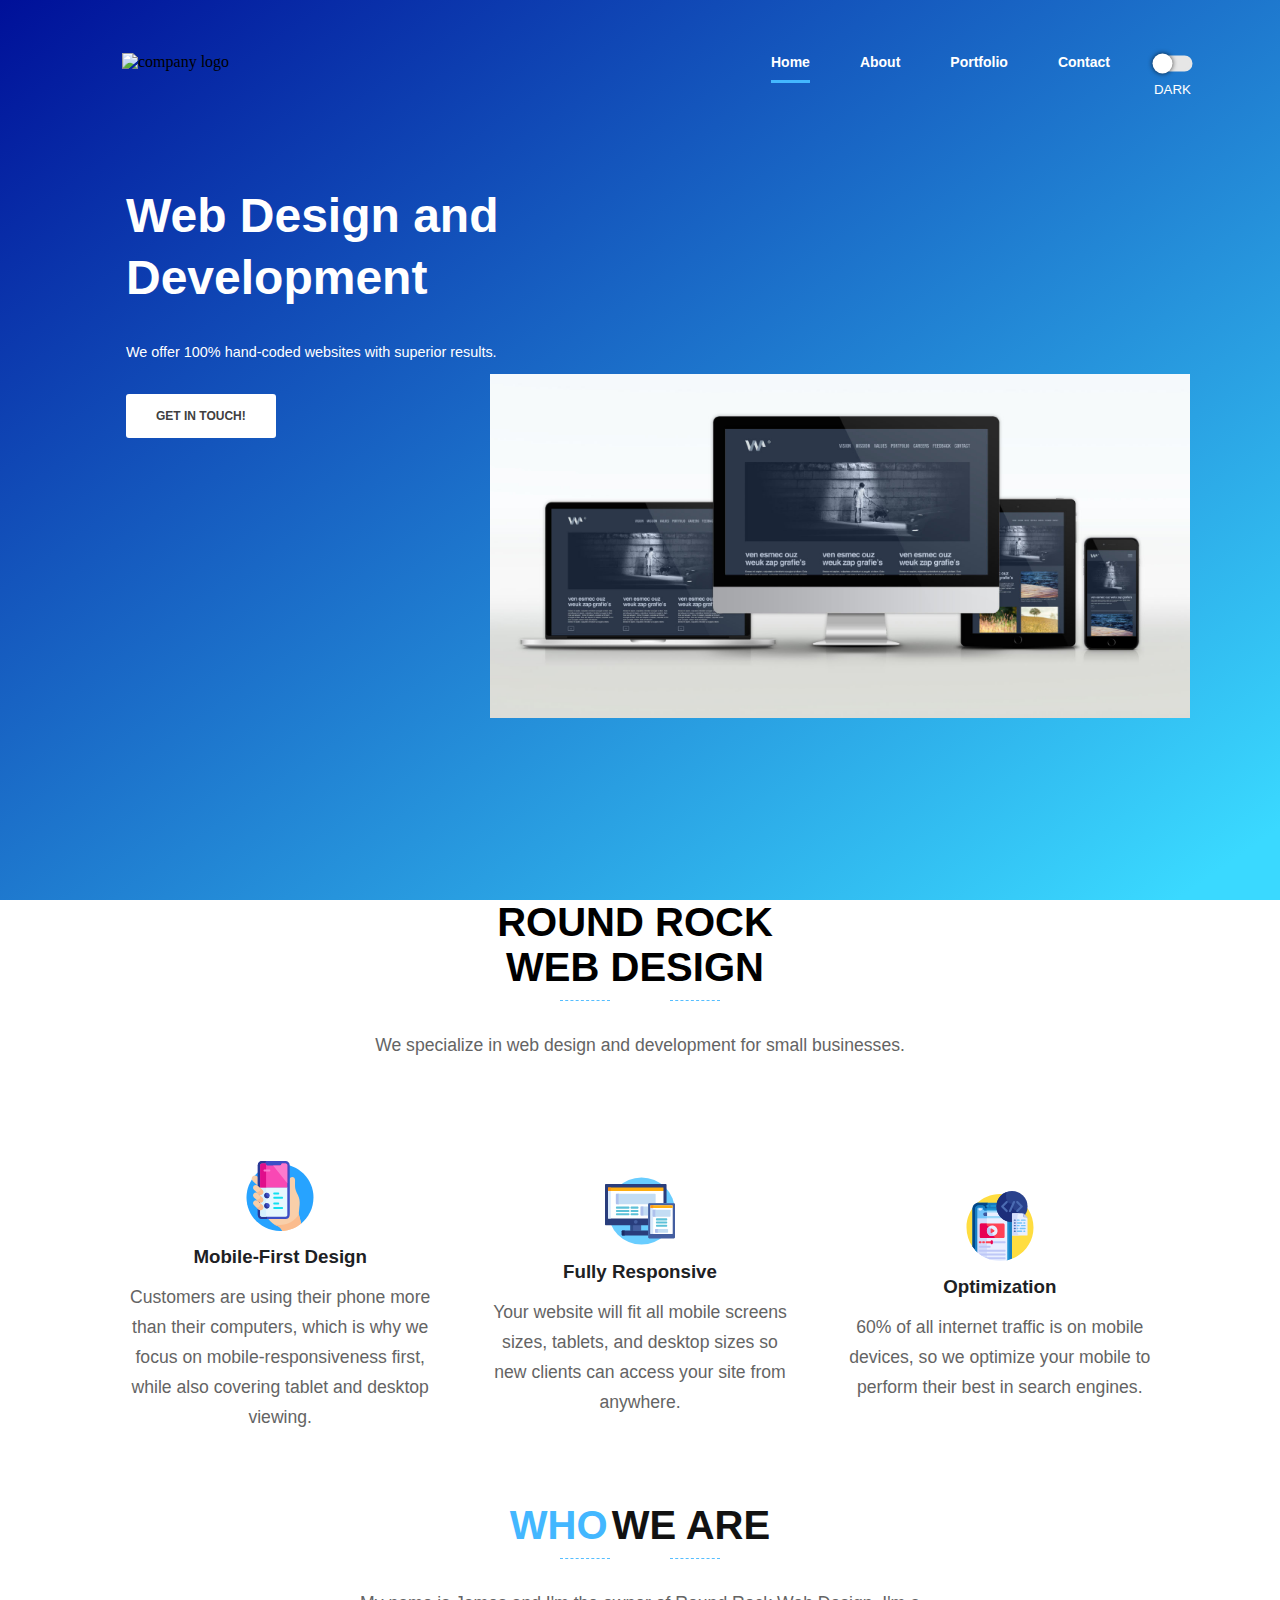
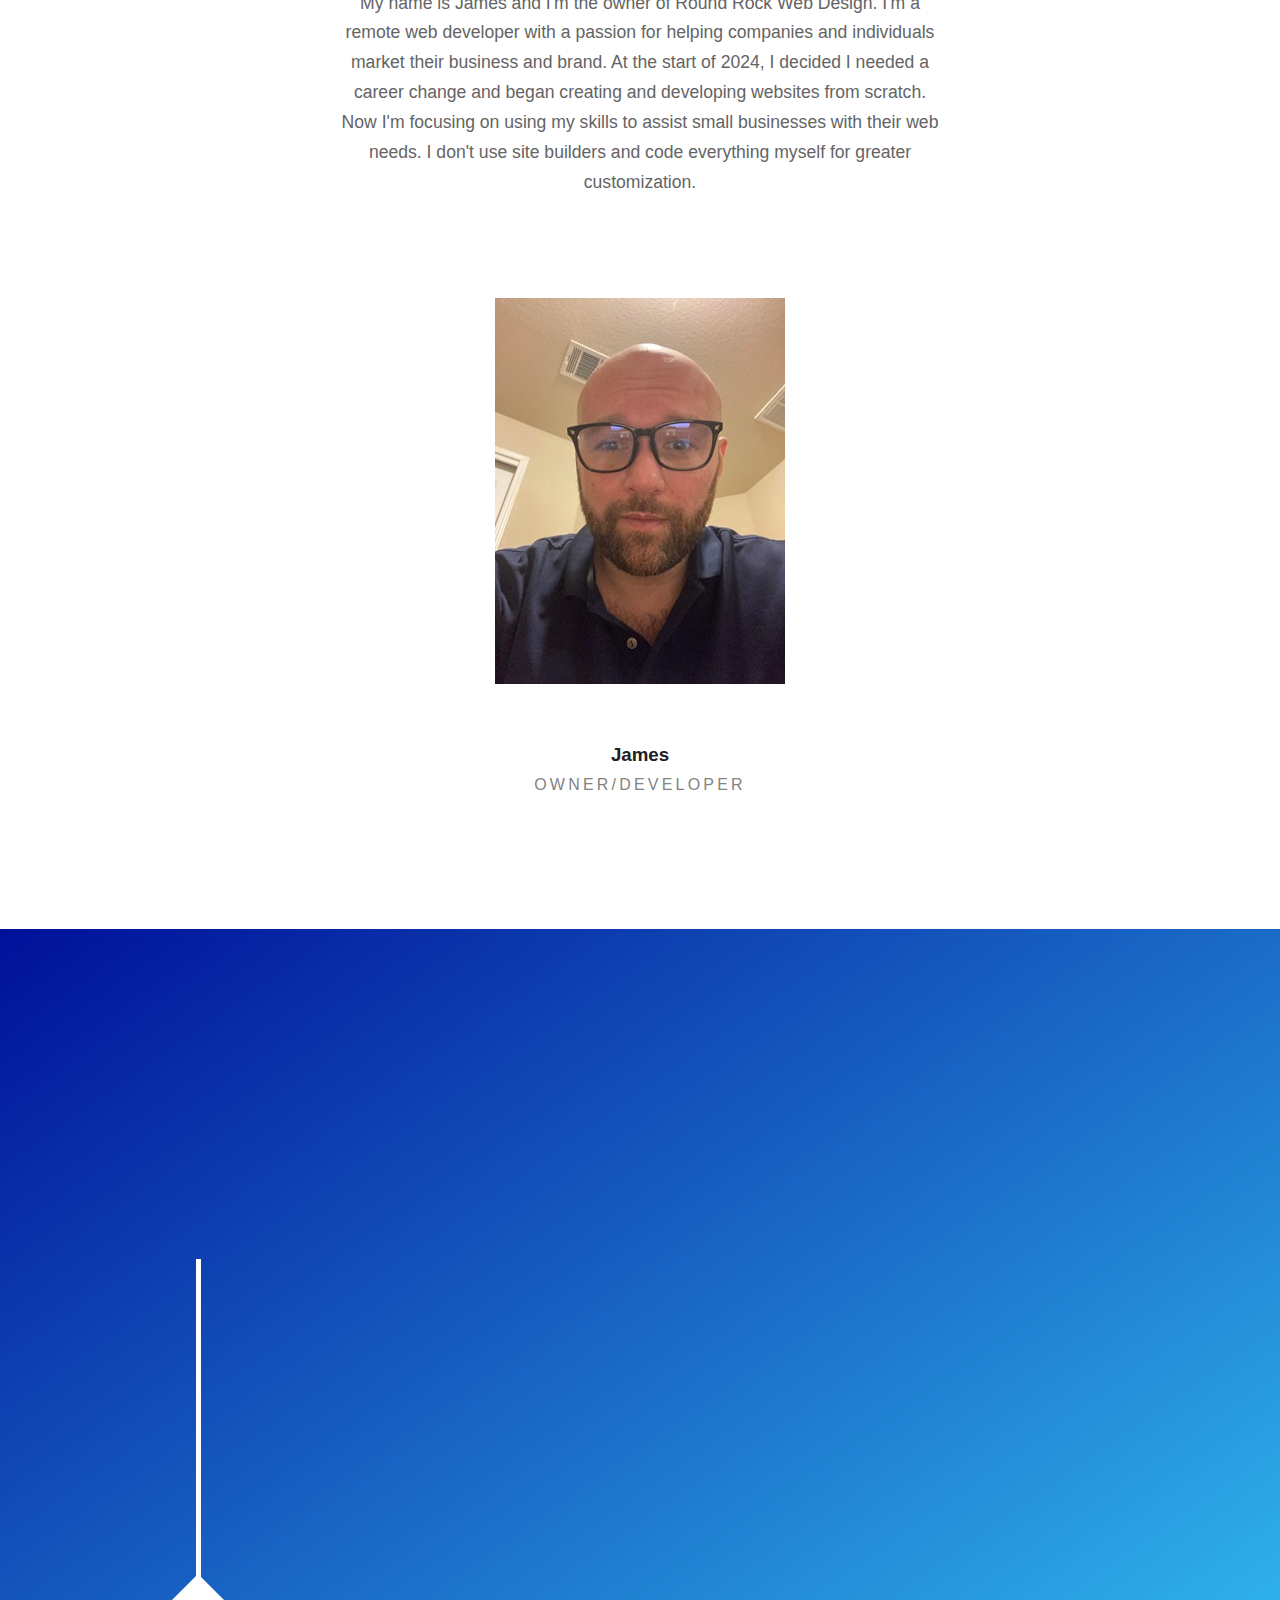
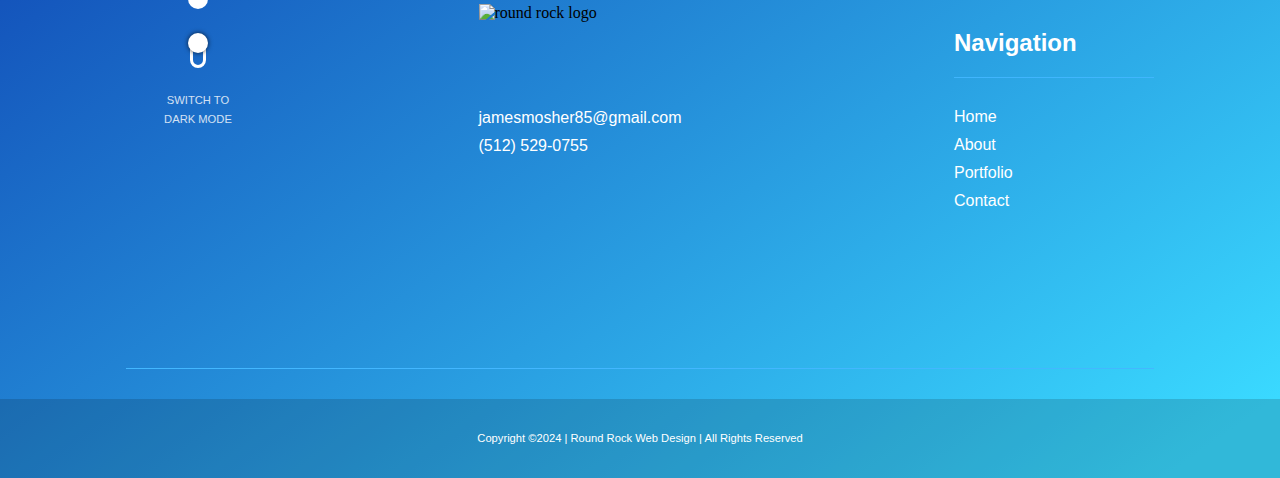
==== index.html @ 41aff117 "basic html/css site" ====
<!DOCTYPE html>
<html lang="en">
  <head>
    <meta charset="UTF-8" />
    <meta name="viewport" content="width=device-width, initial-scale=1.0" />
    <link rel="stylesheet" href="styles.css" />
    <script defer="" src="https://ajax.googleapis.com/ajax/libs/jquery/3.4.1/jquery.min.js"></script>
    <title>Round Rock Web Design</title>
  </head>
  <body>
    <a class="skip" href="/#main">skip to main content</a>
    <header>
      <button
        class="dark-mode-button top-dark-mode-button"
        aria-label="dark mode toggle"
      >
        <span aria-hidden="true" class="dark-toggle">
          <span class="DTspan"></span>
        </span>
      </button>
      <!-- Desktop Navbar -->
      <div class="mobile-wrapper">
        <div class="mobile-nav container mobile-nav-container">
          <img
            id="mobile-logo"
            src="https://goroundrock.com/wp-content/uploads/2023/08/The-Round-Rock.jpg"
            alt="mobile_company_logo"
            height="60"
          />
          <!-- Hamburger Menu -->
          <button
            aria-label="open the menu"
            id="menu-button"
            class="hamburger hamburger--spring"
            onclick="toggleNav()"
            type="button"
          >
            <span aria-hidden="true" class="hamburger-box">
              <span aria-hidden="true" class="hamburger-inner"></span>
            </span>
          </button>
        </div>
      </div>
      <!-- ============================================ -->
      <!--                   NAVIGATION                 -->
      <!-- ============================================ -->
      <nav>
        <div class="navbar-menu">
          <div id="side-menu" class="side-nav">
            <img
              src="https://goroundrock.com/wp-content/uploads/2023/08/The-Round-Rock.jpg"
              alt="company logo"
              width="100px"
            />
            <ul id="on-top" class="navbar-links">
              <li class="nav-li">
                <a class="active-menu" href="/">Home</a>
              </li>
              <li class="nav-li">
                <a href="/About">About</a>
              </li>
              <li class="nav-li">
                <a href="/portfolio">Portfolio</a>
              </li>
              <li class="nav-li">
                <a href="/contact">Contact</a>
              </li>
            </ul>
          </div>
        </div>
      </nav>
    </header>
    <main id="main">
      <!-- ============================================ -->
      <!--                    LANDING                   -->
      <!-- ============================================ -->
      <section id="landing" class="section">
        <div aria-hidden="true" class="universe universe1">
          <div class="shooting-star"></div>
          <div class="shooting-star star2"></div>
          <svg
            class="satellite"
            xmlns="http://www.w3.org/2000/svg"
            id="Capa_1"
            enable-background="new 0 0 512 512"
            height="512"
            viewBox="0 0 512 512"
            width="512"
          >
            <g>
              <path
                d="m362.066 319.64-38.184 4.242-4.242 38.184 31.82 10.607 21.213-21.213z"
                fill="#fcc023"
              />
              <path
                d="m330.246 287.82-31.82 10.607-10.607 31.82c-17.572 17.572-17.572 46.068 0 63.64l106.067-106.067c-17.571-17.572-46.068-17.572-63.64 0z"
                fill="#fff04a"
              />
              <path
                d="m234.787 340.853 21.213-84.853 84.853-21.213 21.213 21.213-106.066 106.066z"
                fill="#c0d4ed"
              />
              <path
                d="m192.361 149.934-4.243 38.184-38.184 4.243-10.606-31.82 21.213-21.213z"
                fill="#fcc023"
              />
              <path
                d="m224.181 181.754-10.607 31.82-31.82 10.607c-17.572 17.572-46.068 17.572-63.64 0l106.066-106.066c17.572 17.571 17.572 46.067.001 63.639z"
                fill="#fff04a"
              />
              <path
                d="m149.934 256 106.066-106.066 84.853 84.853-21.213 21.213-42.427 21.213-21.213 42.427-21.213 21.213z"
                fill="#deecff"
              />
              <path
                d="m351.46 202.967 34.094-97.733 97.733-34.094 21.213 21.213-43.942 43.943-32.578 11.364-11.365 32.578-43.942 43.942z"
                fill="#0f4c81"
              />
              <path
                d="m287.82 139.328 43.943-43.943 43.184-.758.758-43.184 43.942-43.943 63.64 63.64-131.827 131.827z"
                fill="#2d6aab"
              />
              <path
                d="m395.402 159.025-9.848-53.791 53.791 9.848 21.213 21.214-43.943 43.942z"
                fill="#2d6aab"
              />
              <path
                d="m354.481 60.234h62.144v90h-62.144z"
                fill="#4b88d5"
                transform="matrix(.707 -.707 .707 .707 38.515 303.45)"
              />
              <path
                d="m71.14 483.287 34.094-97.733 97.733-34.094 21.213 21.213-43.942 43.942-32.578 11.365-11.364 32.578-43.943 43.942z"
                fill="#0f4c81"
              />
              <path
                d="m7.5 419.647 43.943-43.942 43.184-.758.758-43.184 43.943-43.943 63.639 63.64-131.827 131.827z"
                fill="#2d6aab"
              />
              <path
                d="m115.082 439.345-9.848-53.791 53.791 9.848 21.213 21.213-43.942 43.943z"
                fill="#2d6aab"
              />
              <path
                d="m74.162 340.553h62.144v90h-62.144z"
                fill="#4b88d5"
                transform="matrix(.707 -.707 .707 .707 -241.805 187.337)"
              />
              <path
                d="m232.213 262.213h90v30h-90z"
                fill="#69a7ff"
                transform="matrix(.707 -.707 .707 .707 -114.826 277.213)"
              />
              <circle cx="256" cy="192.36" r="7.5" />
              <path
                d="m240.09 218.877c2.929-2.929 2.929-7.678 0-10.607s-7.677-2.929-10.606 0-2.929 7.678 0 10.607 7.677 2.929 10.606 0z"
              />
              <path
                d="m282.517 218.877c2.929-2.929 2.929-7.678 0-10.607s-7.678-2.929-10.607 0-2.929 7.678 0 10.607 7.678 2.929 10.607 0z"
              />
              <circle cx="256" cy="234.787" r="7.5" />
              <path
                d="m229.484 303.73 21.213 21.213c1.465 1.464 3.385 2.196 5.304 2.196s3.839-.732 5.304-2.196l63.64-63.64c2.929-2.93 2.929-7.678 0-10.607l-21.213-21.213c-2.93-2.928-7.678-2.928-10.607 0l-63.64 63.64c-2.93 2.93-2.93 7.678-.001 10.607zm68.943-58.336 10.606 10.606-53.033 53.033-10.606-10.606z"
              />
              <path
                d="m367.369 229.484c1.407 1.406 3.314 2.196 5.304 2.196s3.896-.79 5.304-2.196l131.827-131.828c2.929-2.93 2.929-7.678 0-10.607l-84.853-84.853c-2.929-2.927-7.677-2.929-10.607 0l-131.828 131.827c-1.406 1.407-2.196 3.314-2.196 5.304s.79 3.896 2.196 5.304l15.911 15.911-10.606 10.605-26.517-26.517c-2.93-2.928-7.678-2.928-10.607 0l-5.873 5.873c.146-13.633-4.959-27.313-15.339-37.693-2.93-2.928-7.678-2.928-10.607 0l-28.542 28.542-27.422-9.141c-2.693-.896-5.667-.196-7.676 1.812l-21.214 21.214c-2.009 2.009-2.71 4.98-1.812 7.676l9.141 27.422-28.542 28.542c-2.929 2.93-2.929 7.678 0 10.607 10.235 10.234 23.68 15.352 37.124 15.352.19 0 .379-.011.569-.014l-5.874 5.874c-1.406 1.407-2.196 3.314-2.196 5.304s.79 3.896 2.196 5.304l26.518 26.516-10.606 10.607-15.91-15.91c-1.407-1.406-3.314-2.196-5.304-2.196s-3.896.79-5.304 2.196l-131.827 131.827c-2.929 2.93-2.929 7.678 0 10.607l84.853 84.853c1.465 1.464 3.384 2.196 5.304 2.196 1.919 0 3.839-.732 5.304-2.196l131.828-131.827c1.406-1.407 2.196-3.314 2.196-5.304s-.79-3.896-2.196-5.304l-15.911-15.911 10.606-10.605 26.517 26.517c1.465 1.464 3.385 2.196 5.304 2.196s3.839-.732 5.304-2.196l5.873-5.873c-.146 13.633 4.959 27.313 15.339 37.692 1.465 1.464 3.385 2.196 5.304 2.196s3.839-.732 5.304-2.196l28.542-28.542 27.422 9.141c.777.259 1.577.385 2.371.385 1.958 0 3.875-.768 5.305-2.196l21.214-21.214c2.009-2.009 2.71-4.98 1.812-7.676l-9.141-27.422 28.542-28.542c2.929-2.93 2.929-7.678 0-10.607-10.38-10.379-24.06-15.485-37.693-15.338l5.874-5.874c2.929-2.93 2.929-7.678 0-10.607l-26.517-26.517 10.605-10.606zm49.247-59.853-74.246-74.247 33.335-33.335 74.247 74.247zm3.032-151.525 74.246 74.246-33.335 33.336-74.246-74.246zm-87.886 87.885 74.247 74.247-33.336 33.336-74.247-74.247zm-183.854 56.575 14.658-14.658 15.91 5.303-25.265 25.265zm-18.654 61.081 94.394-94.394c9.619 14.543 8.036 34.368-4.749 47.174l-42.471 42.471c-12.806 12.787-32.63 14.368-47.174 4.749zm-33.87 118.722 74.247 74.247-33.335 33.335-74.247-74.247zm-3.031 151.525-74.246-74.246 33.335-33.335 74.246 74.246zm87.886-87.885-74.247-74.247 33.336-33.336 74.247 74.247zm183.853-56.575-14.658 14.658-15.91-5.303 25.265-25.265zm18.654-61.081-94.394 94.394c-9.619-14.543-8.036-34.368 4.749-47.174l42.471-42.471c12.807-12.788 32.632-14.369 47.174-4.749zm-126.746 63.107-47.729-47.73c-2.93-2.928-7.678-2.928-10.607 0-2.929 2.93-2.929 7.678 0 10.607l15.91 15.91-10.606 10.605-31.819-31.819 15.91-15.911c2.929-2.929 2.929-7.678 0-10.606l-26.519-26.516 95.46-95.46 95.46 95.46zm74.247-137.887-31.82-31.82 10.606-10.605 31.819 31.82z"
              />
            </g>
          </svg>
          <svg
            class="star"
            xmlns="http://www.w3.org/2000/svg"
            xmlns:xlink="http://www.w3.org/1999/xlink"
            version="1.1"
            x="0px"
            y="0px"
            viewBox="0 0 512 512"
            style="enable-background: new 0 0 512 512"
            xml:space="preserve"
            width="2px"
            height="2px"
          >
            <g>
              <g>
                <g>
                  <path
                    d="M256,0C115.39,0,0,115.39,0,256s115.39,256,256,256s256-115.39,256-256S396.61,0,256,0z"
                    data-original="#000000"
                    class="active-path"
                    data-old_color="#000000"
                    fill="#FFFFFF"
                  />
                </g>
              </g>
            </g>
          </svg>
          <svg
            class="star"
            xmlns="http://www.w3.org/2000/svg"
            xmlns:xlink="http://www.w3.org/1999/xlink"
            version="1.1"
            x="0px"
            y="0px"
            viewBox="0 0 512 512"
            style="enable-background: new 0 0 512 512"
            xml:space="preserve"
            width="2px"
            height="2px"
          >
            <g>
              <g>
                <g>
                  <path
                    d="M256,0C115.39,0,0,115.39,0,256s115.39,256,256,256s256-115.39,256-256S396.61,0,256,0z"
                    data-original="#000000"
                    class="active-path"
                    data-old_color="#000000"
                    fill="#FFFFFF"
                  />
                </g>
              </g>
            </g>
          </svg>
          <svg
            class="star"
            xmlns="http://www.w3.org/2000/svg"
            xmlns:xlink="http://www.w3.org/1999/xlink"
            version="1.1"
            x="0px"
            y="0px"
            viewBox="0 0 512 512"
            style="enable-background: new 0 0 512 512"
            xml:space="preserve"
            width="2px"
            height="2px"
          >
            <g>
              <g>
                <g>
                  <path
                    d="M256,0C115.39,0,0,115.39,0,256s115.39,256,256,256s256-115.39,256-256S396.61,0,256,0z"
                    data-original="#000000"
                    class="active-path"
                    data-old_color="#000000"
                    fill="#FFFFFF"
                  />
                </g>
              </g>
            </g>
          </svg>
          <svg
            class="star"
            xmlns="http://www.w3.org/2000/svg"
            xmlns:xlink="http://www.w3.org/1999/xlink"
            version="1.1"
            x="0px"
            y="0px"
            viewBox="0 0 512 512"
            style="enable-background: new 0 0 512 512"
            xml:space="preserve"
            width="2px"
            height="2px"
          >
            <g>
              <g>
                <g>
                  <path
                    d="M256,0C115.39,0,0,115.39,0,256s115.39,256,256,256s256-115.39,256-256S396.61,0,256,0z"
                    data-original="#000000"
                    class="active-path"
                    data-old_color="#000000"
                    fill="#FFFFFF"
                  />
                </g>
              </g>
            </g>
          </svg>
          <svg
            class="star"
            xmlns="http://www.w3.org/2000/svg"
            xmlns:xlink="http://www.w3.org/1999/xlink"
            version="1.1"
            x="0px"
            y="0px"
            viewBox="0 0 512 512"
            style="enable-background: new 0 0 512 512"
            xml:space="preserve"
            width="2px"
            height="2px"
          >
            <g>
              <g>
                <g>
                  <path
                    d="M256,0C115.39,0,0,115.39,0,256s115.39,256,256,256s256-115.39,256-256S396.61,0,256,0z"
                    data-original="#000000"
                    class="active-path"
                    data-old_color="#000000"
                    fill="#FFFFFF"
                  />
                </g>
              </g>
            </g>
          </svg>
          <svg
            class="star"
            xmlns="http://www.w3.org/2000/svg"
            xmlns:xlink="http://www.w3.org/1999/xlink"
            version="1.1"
            x="0px"
            y="0px"
            viewBox="0 0 512 512"
            style="enable-background: new 0 0 512 512"
            xml:space="preserve"
            width="2px"
            height="2px"
          >
            <g>
              <g>
                <g>
                  <path
                    d="M256,0C115.39,0,0,115.39,0,256s115.39,256,256,256s256-115.39,256-256S396.61,0,256,0z"
                    data-original="#000000"
                    class="active-path"
                    data-old_color="#000000"
                    fill="#FFFFFF"
                  />
                </g>
              </g>
            </g>
          </svg>
          <svg
            class="star"
            xmlns="http://www.w3.org/2000/svg"
            xmlns:xlink="http://www.w3.org/1999/xlink"
            version="1.1"
            x="0px"
            y="0px"
            viewBox="0 0 512 512"
            style="enable-background: new 0 0 512 512"
            xml:space="preserve"
            width="2px"
            height="2px"
          >
            <g>
              <g>
                <g>
                  <path
                    d="M256,0C115.39,0,0,115.39,0,256s115.39,256,256,256s256-115.39,256-256S396.61,0,256,0z"
                    data-original="#000000"
                    class="active-path"
                    data-old_color="#000000"
                    fill="#FFFFFF"
                  />
                </g>
              </g>
            </g>
          </svg>
          <svg
            class="star"
            xmlns="http://www.w3.org/2000/svg"
            xmlns:xlink="http://www.w3.org/1999/xlink"
            version="1.1"
            x="0px"
            y="0px"
            viewBox="0 0 512 512"
            style="enable-background: new 0 0 512 512"
            xml:space="preserve"
            width="2px"
            height="2px"
          >
            <g>
              <g>
                <g>
                  <path
                    d="M256,0C115.39,0,0,115.39,0,256s115.39,256,256,256s256-115.39,256-256S396.61,0,256,0z"
                    data-original="#000000"
                    class="active-path"
                    data-old_color="#000000"
                    fill="#FFFFFF"
                  />
                </g>
              </g>
            </g>
          </svg>
          <svg
            class="star"
            xmlns="http://www.w3.org/2000/svg"
            xmlns:xlink="http://www.w3.org/1999/xlink"
            version="1.1"
            x="0px"
            y="0px"
            viewBox="0 0 512 512"
            style="enable-background: new 0 0 512 512"
            xml:space="preserve"
            width="2px"
            height="2px"
          >
            <g>
              <g>
                <g>
                  <path
                    d="M256,0C115.39,0,0,115.39,0,256s115.39,256,256,256s256-115.39,256-256S396.61,0,256,0z"
                    data-original="#000000"
                    class="active-path"
                    data-old_color="#000000"
                    fill="#FFFFFF"
                  />
                </g>
              </g>
            </g>
          </svg>
          <svg
            class="star"
            xmlns="http://www.w3.org/2000/svg"
            xmlns:xlink="http://www.w3.org/1999/xlink"
            version="1.1"
            x="0px"
            y="0px"
            viewBox="0 0 512 512"
            style="enable-background: new 0 0 512 512"
            xml:space="preserve"
            width="2px"
            height="2px"
          >
            <g>
              <g>
                <g>
                  <path
                    d="M256,0C115.39,0,0,115.39,0,256s115.39,256,256,256s256-115.39,256-256S396.61,0,256,0z"
                    data-original="#000000"
                    class="active-path"
                    data-old_color="#000000"
                    fill="#FFFFFF"
                  />
                </g>
              </g>
            </g>
          </svg>
          <svg
            class="star"
            xmlns="http://www.w3.org/2000/svg"
            xmlns:xlink="http://www.w3.org/1999/xlink"
            version="1.1"
            x="0px"
            y="0px"
            viewBox="0 0 512 512"
            style="enable-background: new 0 0 512 512"
            xml:space="preserve"
            width="2px"
            height="2px"
          >
            <g>
              <g>
                <g>
                  <path
                    d="M256,0C115.39,0,0,115.39,0,256s115.39,256,256,256s256-115.39,256-256S396.61,0,256,0z"
                    data-original="#000000"
                    class="active-path"
                    data-old_color="#000000"
                    fill="#FFFFFF"
                  />
                </g>
              </g>
            </g>
          </svg>
          <svg
            class="star"
            xmlns="http://www.w3.org/2000/svg"
            xmlns:xlink="http://www.w3.org/1999/xlink"
            version="1.1"
            x="0px"
            y="0px"
            viewBox="0 0 512 512"
            style="enable-background: new 0 0 512 512"
            xml:space="preserve"
            width="2px"
            height="2px"
          >
            <g>
              <g>
                <g>
                  <path
                    d="M256,0C115.39,0,0,115.39,0,256s115.39,256,256,256s256-115.39,256-256S396.61,0,256,0z"
                    data-original="#000000"
                    class="active-path"
                    data-old_color="#000000"
                    fill="#FFFFFF"
                  />
                </g>
              </g>
            </g>
          </svg>
          <svg
            class="star"
            xmlns="http://www.w3.org/2000/svg"
            xmlns:xlink="http://www.w3.org/1999/xlink"
            version="1.1"
            x="0px"
            y="0px"
            viewBox="0 0 512 512"
            style="enable-background: new 0 0 512 512"
            xml:space="preserve"
            width="2px"
            height="2px"
          >
            <g>
              <g>
                <g>
                  <path
                    d="M256,0C115.39,0,0,115.39,0,256s115.39,256,256,256s256-115.39,256-256S396.61,0,256,0z"
                    data-original="#000000"
                    class="active-path"
                    data-old_color="#000000"
                    fill="#FFFFFF"
                  />
                </g>
              </g>
            </g>
          </svg>
        </div>
        <div aria-hidden="true" class="universe universe2">
          <svg
            class="satellite"
            xmlns="http://www.w3.org/2000/svg"
            id="Capa_1"
            enable-background="new 0 0 512 512"
            height="512"
            viewBox="0 0 512 512"
            width="512"
          >
            <g>
              <path
                d="m362.066 319.64-38.184 4.242-4.242 38.184 31.82 10.607 21.213-21.213z"
                fill="#fcc023"
              />
              <path
                d="m330.246 287.82-31.82 10.607-10.607 31.82c-17.572 17.572-17.572 46.068 0 63.64l106.067-106.067c-17.571-17.572-46.068-17.572-63.64 0z"
                fill="#fff04a"
              />
              <path
                d="m234.787 340.853 21.213-84.853 84.853-21.213 21.213 21.213-106.066 106.066z"
                fill="#c0d4ed"
              />
              <path
                d="m192.361 149.934-4.243 38.184-38.184 4.243-10.606-31.82 21.213-21.213z"
                fill="#fcc023"
              />
              <path
                d="m224.181 181.754-10.607 31.82-31.82 10.607c-17.572 17.572-46.068 17.572-63.64 0l106.066-106.066c17.572 17.571 17.572 46.067.001 63.639z"
                fill="#fff04a"
              />
              <path
                d="m149.934 256 106.066-106.066 84.853 84.853-21.213 21.213-42.427 21.213-21.213 42.427-21.213 21.213z"
                fill="#deecff"
              />
              <path
                d="m351.46 202.967 34.094-97.733 97.733-34.094 21.213 21.213-43.942 43.943-32.578 11.364-11.365 32.578-43.942 43.942z"
                fill="#0f4c81"
              />
              <path
                d="m287.82 139.328 43.943-43.943 43.184-.758.758-43.184 43.942-43.943 63.64 63.64-131.827 131.827z"
                fill="#2d6aab"
              />
              <path
                d="m395.402 159.025-9.848-53.791 53.791 9.848 21.213 21.214-43.943 43.942z"
                fill="#2d6aab"
              />
              <path
                d="m354.481 60.234h62.144v90h-62.144z"
                fill="#4b88d5"
                transform="matrix(.707 -.707 .707 .707 38.515 303.45)"
              />
              <path
                d="m71.14 483.287 34.094-97.733 97.733-34.094 21.213 21.213-43.942 43.942-32.578 11.365-11.364 32.578-43.943 43.942z"
                fill="#0f4c81"
              />
              <path
                d="m7.5 419.647 43.943-43.942 43.184-.758.758-43.184 43.943-43.943 63.639 63.64-131.827 131.827z"
                fill="#2d6aab"
              />
              <path
                d="m115.082 439.345-9.848-53.791 53.791 9.848 21.213 21.213-43.942 43.943z"
                fill="#2d6aab"
              />
              <path
                d="m74.162 340.553h62.144v90h-62.144z"
                fill="#4b88d5"
                transform="matrix(.707 -.707 .707 .707 -241.805 187.337)"
              />
              <path
                d="m232.213 262.213h90v30h-90z"
                fill="#69a7ff"
                transform="matrix(.707 -.707 .707 .707 -114.826 277.213)"
              />
              <circle cx="256" cy="192.36" r="7.5" />
              <path
                d="m240.09 218.877c2.929-2.929 2.929-7.678 0-10.607s-7.677-2.929-10.606 0-2.929 7.678 0 10.607 7.677 2.929 10.606 0z"
              />
              <path
                d="m282.517 218.877c2.929-2.929 2.929-7.678 0-10.607s-7.678-2.929-10.607 0-2.929 7.678 0 10.607 7.678 2.929 10.607 0z"
              />
              <circle cx="256" cy="234.787" r="7.5" />
              <path
                d="m229.484 303.73 21.213 21.213c1.465 1.464 3.385 2.196 5.304 2.196s3.839-.732 5.304-2.196l63.64-63.64c2.929-2.93 2.929-7.678 0-10.607l-21.213-21.213c-2.93-2.928-7.678-2.928-10.607 0l-63.64 63.64c-2.93 2.93-2.93 7.678-.001 10.607zm68.943-58.336 10.606 10.606-53.033 53.033-10.606-10.606z"
              />
              <path
                d="m367.369 229.484c1.407 1.406 3.314 2.196 5.304 2.196s3.896-.79 5.304-2.196l131.827-131.828c2.929-2.93 2.929-7.678 0-10.607l-84.853-84.853c-2.929-2.927-7.677-2.929-10.607 0l-131.828 131.827c-1.406 1.407-2.196 3.314-2.196 5.304s.79 3.896 2.196 5.304l15.911 15.911-10.606 10.605-26.517-26.517c-2.93-2.928-7.678-2.928-10.607 0l-5.873 5.873c.146-13.633-4.959-27.313-15.339-37.693-2.93-2.928-7.678-2.928-10.607 0l-28.542 28.542-27.422-9.141c-2.693-.896-5.667-.196-7.676 1.812l-21.214 21.214c-2.009 2.009-2.71 4.98-1.812 7.676l9.141 27.422-28.542 28.542c-2.929 2.93-2.929 7.678 0 10.607 10.235 10.234 23.68 15.352 37.124 15.352.19 0 .379-.011.569-.014l-5.874 5.874c-1.406 1.407-2.196 3.314-2.196 5.304s.79 3.896 2.196 5.304l26.518 26.516-10.606 10.607-15.91-15.91c-1.407-1.406-3.314-2.196-5.304-2.196s-3.896.79-5.304 2.196l-131.827 131.827c-2.929 2.93-2.929 7.678 0 10.607l84.853 84.853c1.465 1.464 3.384 2.196 5.304 2.196 1.919 0 3.839-.732 5.304-2.196l131.828-131.827c1.406-1.407 2.196-3.314 2.196-5.304s-.79-3.896-2.196-5.304l-15.911-15.911 10.606-10.605 26.517 26.517c1.465 1.464 3.385 2.196 5.304 2.196s3.839-.732 5.304-2.196l5.873-5.873c-.146 13.633 4.959 27.313 15.339 37.692 1.465 1.464 3.385 2.196 5.304 2.196s3.839-.732 5.304-2.196l28.542-28.542 27.422 9.141c.777.259 1.577.385 2.371.385 1.958 0 3.875-.768 5.305-2.196l21.214-21.214c2.009-2.009 2.71-4.98 1.812-7.676l-9.141-27.422 28.542-28.542c2.929-2.93 2.929-7.678 0-10.607-10.38-10.379-24.06-15.485-37.693-15.338l5.874-5.874c2.929-2.93 2.929-7.678 0-10.607l-26.517-26.517 10.605-10.606zm49.247-59.853-74.246-74.247 33.335-33.335 74.247 74.247zm3.032-151.525 74.246 74.246-33.335 33.336-74.246-74.246zm-87.886 87.885 74.247 74.247-33.336 33.336-74.247-74.247zm-183.854 56.575 14.658-14.658 15.91 5.303-25.265 25.265zm-18.654 61.081 94.394-94.394c9.619 14.543 8.036 34.368-4.749 47.174l-42.471 42.471c-12.806 12.787-32.63 14.368-47.174 4.749zm-33.87 118.722 74.247 74.247-33.335 33.335-74.247-74.247zm-3.031 151.525-74.246-74.246 33.335-33.335 74.246 74.246zm87.886-87.885-74.247-74.247 33.336-33.336 74.247 74.247zm183.853-56.575-14.658 14.658-15.91-5.303 25.265-25.265zm18.654-61.081-94.394 94.394c-9.619-14.543-8.036-34.368 4.749-47.174l42.471-42.471c12.807-12.788 32.632-14.369 47.174-4.749zm-126.746 63.107-47.729-47.73c-2.93-2.928-7.678-2.928-10.607 0-2.929 2.93-2.929 7.678 0 10.607l15.91 15.91-10.606 10.605-31.819-31.819 15.91-15.911c2.929-2.929 2.929-7.678 0-10.606l-26.519-26.516 95.46-95.46 95.46 95.46zm74.247-137.887-31.82-31.82 10.606-10.605 31.819 31.82z"
              />
            </g>
          </svg>
          <svg
            class="star"
            xmlns="http://www.w3.org/2000/svg"
            xmlns:xlink="http://www.w3.org/1999/xlink"
            version="1.1"
            x="0px"
            y="0px"
            viewBox="0 0 512 512"
            style="enable-background: new 0 0 512 512"
            xml:space="preserve"
            width="2px"
            height="2px"
          >
            <g>
              <g>
                <g>
                  <path
                    d="M256,0C115.39,0,0,115.39,0,256s115.39,256,256,256s256-115.39,256-256S396.61,0,256,0z"
                    data-original="#000000"
                    class="active-path"
                    data-old_color="#000000"
                    fill="#FFFFFF"
                  />
                </g>
              </g>
            </g>
          </svg>
          <svg
            class="star"
            xmlns="http://www.w3.org/2000/svg"
            xmlns:xlink="http://www.w3.org/1999/xlink"
            version="1.1"
            x="0px"
            y="0px"
            viewBox="0 0 512 512"
            style="enable-background: new 0 0 512 512"
            xml:space="preserve"
            width="2px"
            height="2px"
          >
            <g>
              <g>
                <g>
                  <path
                    d="M256,0C115.39,0,0,115.39,0,256s115.39,256,256,256s256-115.39,256-256S396.61,0,256,0z"
                    data-original="#000000"
                    class="active-path"
                    data-old_color="#000000"
                    fill="#FFFFFF"
                  />
                </g>
              </g>
            </g>
          </svg>
          <svg
            class="star"
            xmlns="http://www.w3.org/2000/svg"
            xmlns:xlink="http://www.w3.org/1999/xlink"
            version="1.1"
            x="0px"
            y="0px"
            viewBox="0 0 512 512"
            style="enable-background: new 0 0 512 512"
            xml:space="preserve"
            width="2px"
            height="2px"
          >
            <g>
              <g>
                <g>
                  <path
                    d="M256,0C115.39,0,0,115.39,0,256s115.39,256,256,256s256-115.39,256-256S396.61,0,256,0z"
                    data-original="#000000"
                    class="active-path"
                    data-old_color="#000000"
                    fill="#FFFFFF"
                  />
                </g>
              </g>
            </g>
          </svg>
          <svg
            class="star"
            xmlns="http://www.w3.org/2000/svg"
            xmlns:xlink="http://www.w3.org/1999/xlink"
            version="1.1"
            x="0px"
            y="0px"
            viewBox="0 0 512 512"
            style="enable-background: new 0 0 512 512"
            xml:space="preserve"
            width="2px"
            height="2px"
          >
            <g>
              <g>
                <g>
                  <path
                    d="M256,0C115.39,0,0,115.39,0,256s115.39,256,256,256s256-115.39,256-256S396.61,0,256,0z"
                    data-original="#000000"
                    class="active-path"
                    data-old_color="#000000"
                    fill="#FFFFFF"
                  />
                </g>
              </g>
            </g>
          </svg>
          <svg
            class="star"
            xmlns="http://www.w3.org/2000/svg"
            xmlns:xlink="http://www.w3.org/1999/xlink"
            version="1.1"
            x="0px"
            y="0px"
            viewBox="0 0 512 512"
            style="enable-background: new 0 0 512 512"
            xml:space="preserve"
            width="2px"
            height="2px"
          >
            <g>
              <g>
                <g>
                  <path
                    d="M256,0C115.39,0,0,115.39,0,256s115.39,256,256,256s256-115.39,256-256S396.61,0,256,0z"
                    data-original="#000000"
                    class="active-path"
                    data-old_color="#000000"
                    fill="#FFFFFF"
                  />
                </g>
              </g>
            </g>
          </svg>
          <svg
            class="star"
            xmlns="http://www.w3.org/2000/svg"
            xmlns:xlink="http://www.w3.org/1999/xlink"
            version="1.1"
            x="0px"
            y="0px"
            viewBox="0 0 512 512"
            style="enable-background: new 0 0 512 512"
            xml:space="preserve"
            width="2px"
            height="2px"
          >
            <g>
              <g>
                <g>
                  <path
                    d="M256,0C115.39,0,0,115.39,0,256s115.39,256,256,256s256-115.39,256-256S396.61,0,256,0z"
                    data-original="#000000"
                    class="active-path"
                    data-old_color="#000000"
                    fill="#FFFFFF"
                  />
                </g>
              </g>
            </g>
          </svg>
          <svg
            class="star"
            xmlns="http://www.w3.org/2000/svg"
            xmlns:xlink="http://www.w3.org/1999/xlink"
            version="1.1"
            x="0px"
            y="0px"
            viewBox="0 0 512 512"
            style="enable-background: new 0 0 512 512"
            xml:space="preserve"
            width="2px"
            height="2px"
          >
            <g>
              <g>
                <g>
                  <path
                    d="M256,0C115.39,0,0,115.39,0,256s115.39,256,256,256s256-115.39,256-256S396.61,0,256,0z"
                    data-original="#000000"
                    class="active-path"
                    data-old_color="#000000"
                    fill="#FFFFFF"
                  />
                </g>
              </g>
            </g>
          </svg>
          <svg
            class="star"
            xmlns="http://www.w3.org/2000/svg"
            xmlns:xlink="http://www.w3.org/1999/xlink"
            version="1.1"
            x="0px"
            y="0px"
            viewBox="0 0 512 512"
            style="enable-background: new 0 0 512 512"
            xml:space="preserve"
            width="2px"
            height="2px"
          >
            <g>
              <g>
                <g>
                  <path
                    d="M256,0C115.39,0,0,115.39,0,256s115.39,256,256,256s256-115.39,256-256S396.61,0,256,0z"
                    data-original="#000000"
                    class="active-path"
                    data-old_color="#000000"
                    fill="#FFFFFF"
                  />
                </g>
              </g>
            </g>
          </svg>
          <svg
            class="star"
            xmlns="http://www.w3.org/2000/svg"
            xmlns:xlink="http://www.w3.org/1999/xlink"
            version="1.1"
            x="0px"
            y="0px"
            viewBox="0 0 512 512"
            style="enable-background: new 0 0 512 512"
            xml:space="preserve"
            width="2px"
            height="2px"
          >
            <g>
              <g>
                <g>
                  <path
                    d="M256,0C115.39,0,0,115.39,0,256s115.39,256,256,256s256-115.39,256-256S396.61,0,256,0z"
                    data-original="#000000"
                    class="active-path"
                    data-old_color="#000000"
                    fill="#FFFFFF"
                  />
                </g>
              </g>
            </g>
          </svg>
          <svg
            class="star"
            xmlns="http://www.w3.org/2000/svg"
            xmlns:xlink="http://www.w3.org/1999/xlink"
            version="1.1"
            x="0px"
            y="0px"
            viewBox="0 0 512 512"
            style="enable-background: new 0 0 512 512"
            xml:space="preserve"
            width="2px"
            height="2px"
          >
            <g>
              <g>
                <g>
                  <path
                    d="M256,0C115.39,0,0,115.39,0,256s115.39,256,256,256s256-115.39,256-256S396.61,0,256,0z"
                    data-original="#000000"
                    class="active-path"
                    data-old_color="#000000"
                    fill="#FFFFFF"
                  />
                </g>
              </g>
            </g>
          </svg>
          <svg
            class="star"
            xmlns="http://www.w3.org/2000/svg"
            xmlns:xlink="http://www.w3.org/1999/xlink"
            version="1.1"
            x="0px"
            y="0px"
            viewBox="0 0 512 512"
            style="enable-background: new 0 0 512 512"
            xml:space="preserve"
            width="2px"
            height="2px"
          >
            <g>
              <g>
                <g>
                  <path
                    d="M256,0C115.39,0,0,115.39,0,256s115.39,256,256,256s256-115.39,256-256S396.61,0,256,0z"
                    data-original="#000000"
                    class="active-path"
                    data-old_color="#000000"
                    fill="#FFFFFF"
                  />
                </g>
              </g>
            </g>
          </svg>
          <svg
            class="star"
            xmlns="http://www.w3.org/2000/svg"
            xmlns:xlink="http://www.w3.org/1999/xlink"
            version="1.1"
            x="0px"
            y="0px"
            viewBox="0 0 512 512"
            style="enable-background: new 0 0 512 512"
            xml:space="preserve"
            width="2px"
            height="2px"
          >
            <g>
              <g>
                <g>
                  <path
                    d="M256,0C115.39,0,0,115.39,0,256s115.39,256,256,256s256-115.39,256-256S396.61,0,256,0z"
                    data-original="#000000"
                    class="active-path"
                    data-old_color="#000000"
                    fill="#FFFFFF"
                  />
                </g>
              </g>
            </g>
          </svg>
          <svg
            class="star"
            xmlns="http://www.w3.org/2000/svg"
            xmlns:xlink="http://www.w3.org/1999/xlink"
            version="1.1"
            x="0px"
            y="0px"
            viewBox="0 0 512 512"
            style="enable-background: new 0 0 512 512"
            xml:space="preserve"
            width="2px"
            height="2px"
          >
            <g>
              <g>
                <g>
                  <path
                    d="M256,0C115.39,0,0,115.39,0,256s115.39,256,256,256s256-115.39,256-256S396.61,0,256,0z"
                    data-original="#000000"
                    class="active-path"
                    data-old_color="#000000"
                    fill="#FFFFFF"
                  />
                </g>
              </g>
            </g>
          </svg>
        </div>
        <div aria-hidden="true" class="universe universe3">
          <svg
            class="satellite"
            xmlns="http://www.w3.org/2000/svg"
            id="Capa_1"
            enable-background="new 0 0 512 512"
            height="512"
            viewBox="0 0 512 512"
            width="512"
          >
            <g>
              <path
                d="m362.066 319.64-38.184 4.242-4.242 38.184 31.82 10.607 21.213-21.213z"
                fill="#fcc023"
              />
              <path
                d="m330.246 287.82-31.82 10.607-10.607 31.82c-17.572 17.572-17.572 46.068 0 63.64l106.067-106.067c-17.571-17.572-46.068-17.572-63.64 0z"
                fill="#fff04a"
              />
              <path
                d="m234.787 340.853 21.213-84.853 84.853-21.213 21.213 21.213-106.066 106.066z"
                fill="#c0d4ed"
              />
              <path
                d="m192.361 149.934-4.243 38.184-38.184 4.243-10.606-31.82 21.213-21.213z"
                fill="#fcc023"
              />
              <path
                d="m224.181 181.754-10.607 31.82-31.82 10.607c-17.572 17.572-46.068 17.572-63.64 0l106.066-106.066c17.572 17.571 17.572 46.067.001 63.639z"
                fill="#fff04a"
              />
              <path
                d="m149.934 256 106.066-106.066 84.853 84.853-21.213 21.213-42.427 21.213-21.213 42.427-21.213 21.213z"
                fill="#deecff"
              />
              <path
                d="m351.46 202.967 34.094-97.733 97.733-34.094 21.213 21.213-43.942 43.943-32.578 11.364-11.365 32.578-43.942 43.942z"
                fill="#0f4c81"
              />
              <path
                d="m287.82 139.328 43.943-43.943 43.184-.758.758-43.184 43.942-43.943 63.64 63.64-131.827 131.827z"
                fill="#2d6aab"
              />
              <path
                d="m395.402 159.025-9.848-53.791 53.791 9.848 21.213 21.214-43.943 43.942z"
                fill="#2d6aab"
              />
              <path
                d="m354.481 60.234h62.144v90h-62.144z"
                fill="#4b88d5"
                transform="matrix(.707 -.707 .707 .707 38.515 303.45)"
              />
              <path
                d="m71.14 483.287 34.094-97.733 97.733-34.094 21.213 21.213-43.942 43.942-32.578 11.365-11.364 32.578-43.943 43.942z"
                fill="#0f4c81"
              />
              <path
                d="m7.5 419.647 43.943-43.942 43.184-.758.758-43.184 43.943-43.943 63.639 63.64-131.827 131.827z"
                fill="#2d6aab"
              />
              <path
                d="m115.082 439.345-9.848-53.791 53.791 9.848 21.213 21.213-43.942 43.943z"
                fill="#2d6aab"
              />
              <path
                d="m74.162 340.553h62.144v90h-62.144z"
                fill="#4b88d5"
                transform="matrix(.707 -.707 .707 .707 -241.805 187.337)"
              />
              <path
                d="m232.213 262.213h90v30h-90z"
                fill="#69a7ff"
                transform="matrix(.707 -.707 .707 .707 -114.826 277.213)"
              />
              <circle cx="256" cy="192.36" r="7.5" />
              <path
                d="m240.09 218.877c2.929-2.929 2.929-7.678 0-10.607s-7.677-2.929-10.606 0-2.929 7.678 0 10.607 7.677 2.929 10.606 0z"
              />
              <path
                d="m282.517 218.877c2.929-2.929 2.929-7.678 0-10.607s-7.678-2.929-10.607 0-2.929 7.678 0 10.607 7.678 2.929 10.607 0z"
              />
              <circle cx="256" cy="234.787" r="7.5" />
              <path
                d="m229.484 303.73 21.213 21.213c1.465 1.464 3.385 2.196 5.304 2.196s3.839-.732 5.304-2.196l63.64-63.64c2.929-2.93 2.929-7.678 0-10.607l-21.213-21.213c-2.93-2.928-7.678-2.928-10.607 0l-63.64 63.64c-2.93 2.93-2.93 7.678-.001 10.607zm68.943-58.336 10.606 10.606-53.033 53.033-10.606-10.606z"
              />
              <path
                d="m367.369 229.484c1.407 1.406 3.314 2.196 5.304 2.196s3.896-.79 5.304-2.196l131.827-131.828c2.929-2.93 2.929-7.678 0-10.607l-84.853-84.853c-2.929-2.927-7.677-2.929-10.607 0l-131.828 131.827c-1.406 1.407-2.196 3.314-2.196 5.304s.79 3.896 2.196 5.304l15.911 15.911-10.606 10.605-26.517-26.517c-2.93-2.928-7.678-2.928-10.607 0l-5.873 5.873c.146-13.633-4.959-27.313-15.339-37.693-2.93-2.928-7.678-2.928-10.607 0l-28.542 28.542-27.422-9.141c-2.693-.896-5.667-.196-7.676 1.812l-21.214 21.214c-2.009 2.009-2.71 4.98-1.812 7.676l9.141 27.422-28.542 28.542c-2.929 2.93-2.929 7.678 0 10.607 10.235 10.234 23.68 15.352 37.124 15.352.19 0 .379-.011.569-.014l-5.874 5.874c-1.406 1.407-2.196 3.314-2.196 5.304s.79 3.896 2.196 5.304l26.518 26.516-10.606 10.607-15.91-15.91c-1.407-1.406-3.314-2.196-5.304-2.196s-3.896.79-5.304 2.196l-131.827 131.827c-2.929 2.93-2.929 7.678 0 10.607l84.853 84.853c1.465 1.464 3.384 2.196 5.304 2.196 1.919 0 3.839-.732 5.304-2.196l131.828-131.827c1.406-1.407 2.196-3.314 2.196-5.304s-.79-3.896-2.196-5.304l-15.911-15.911 10.606-10.605 26.517 26.517c1.465 1.464 3.385 2.196 5.304 2.196s3.839-.732 5.304-2.196l5.873-5.873c-.146 13.633 4.959 27.313 15.339 37.692 1.465 1.464 3.385 2.196 5.304 2.196s3.839-.732 5.304-2.196l28.542-28.542 27.422 9.141c.777.259 1.577.385 2.371.385 1.958 0 3.875-.768 5.305-2.196l21.214-21.214c2.009-2.009 2.71-4.98 1.812-7.676l-9.141-27.422 28.542-28.542c2.929-2.93 2.929-7.678 0-10.607-10.38-10.379-24.06-15.485-37.693-15.338l5.874-5.874c2.929-2.93 2.929-7.678 0-10.607l-26.517-26.517 10.605-10.606zm49.247-59.853-74.246-74.247 33.335-33.335 74.247 74.247zm3.032-151.525 74.246 74.246-33.335 33.336-74.246-74.246zm-87.886 87.885 74.247 74.247-33.336 33.336-74.247-74.247zm-183.854 56.575 14.658-14.658 15.91 5.303-25.265 25.265zm-18.654 61.081 94.394-94.394c9.619 14.543 8.036 34.368-4.749 47.174l-42.471 42.471c-12.806 12.787-32.63 14.368-47.174 4.749zm-33.87 118.722 74.247 74.247-33.335 33.335-74.247-74.247zm-3.031 151.525-74.246-74.246 33.335-33.335 74.246 74.246zm87.886-87.885-74.247-74.247 33.336-33.336 74.247 74.247zm183.853-56.575-14.658 14.658-15.91-5.303 25.265-25.265zm18.654-61.081-94.394 94.394c-9.619-14.543-8.036-34.368 4.749-47.174l42.471-42.471c12.807-12.788 32.632-14.369 47.174-4.749zm-126.746 63.107-47.729-47.73c-2.93-2.928-7.678-2.928-10.607 0-2.929 2.93-2.929 7.678 0 10.607l15.91 15.91-10.606 10.605-31.819-31.819 15.91-15.911c2.929-2.929 2.929-7.678 0-10.606l-26.519-26.516 95.46-95.46 95.46 95.46zm74.247-137.887-31.82-31.82 10.606-10.605 31.819 31.82z"
              />
            </g>
          </svg>
          <svg
            class="star"
            xmlns="http://www.w3.org/2000/svg"
            xmlns:xlink="http://www.w3.org/1999/xlink"
            version="1.1"
            x="0px"
            y="0px"
            viewBox="0 0 512 512"
            style="enable-background: new 0 0 512 512"
            xml:space="preserve"
            width="2px"
            height="2px"
          >
            <g>
              <g>
                <g>
                  <path
                    d="M256,0C115.39,0,0,115.39,0,256s115.39,256,256,256s256-115.39,256-256S396.61,0,256,0z"
                    data-original="#000000"
                    class="active-path"
                    data-old_color="#000000"
                    fill="#FFFFFF"
                  />
                </g>
              </g>
            </g>
          </svg>
          <svg
            class="star"
            xmlns="http://www.w3.org/2000/svg"
            xmlns:xlink="http://www.w3.org/1999/xlink"
            version="1.1"
            x="0px"
            y="0px"
            viewBox="0 0 512 512"
            style="enable-background: new 0 0 512 512"
            xml:space="preserve"
            width="2px"
            height="2px"
          >
            <g>
              <g>
                <g>
                  <path
                    d="M256,0C115.39,0,0,115.39,0,256s115.39,256,256,256s256-115.39,256-256S396.61,0,256,0z"
                    data-original="#000000"
                    class="active-path"
                    data-old_color="#000000"
                    fill="#FFFFFF"
                  />
                </g>
              </g>
            </g>
          </svg>
          <svg
            class="star"
            xmlns="http://www.w3.org/2000/svg"
            xmlns:xlink="http://www.w3.org/1999/xlink"
            version="1.1"
            x="0px"
            y="0px"
            viewBox="0 0 512 512"
            style="enable-background: new 0 0 512 512"
            xml:space="preserve"
            width="2px"
            height="2px"
          >
            <g>
              <g>
                <g>
                  <path
                    d="M256,0C115.39,0,0,115.39,0,256s115.39,256,256,256s256-115.39,256-256S396.61,0,256,0z"
                    data-original="#000000"
                    class="active-path"
                    data-old_color="#000000"
                    fill="#FFFFFF"
                  />
                </g>
              </g>
            </g>
          </svg>
          <svg
            class="star"
            xmlns="http://www.w3.org/2000/svg"
            xmlns:xlink="http://www.w3.org/1999/xlink"
            version="1.1"
            x="0px"
            y="0px"
            viewBox="0 0 512 512"
            style="enable-background: new 0 0 512 512"
            xml:space="preserve"
            width="2px"
            height="2px"
          >
            <g>
              <g>
                <g>
                  <path
                    d="M256,0C115.39,0,0,115.39,0,256s115.39,256,256,256s256-115.39,256-256S396.61,0,256,0z"
                    data-original="#000000"
                    class="active-path"
                    data-old_color="#000000"
                    fill="#FFFFFF"
                  />
                </g>
              </g>
            </g>
          </svg>
          <svg
            class="star"
            xmlns="http://www.w3.org/2000/svg"
            xmlns:xlink="http://www.w3.org/1999/xlink"
            version="1.1"
            x="0px"
            y="0px"
            viewBox="0 0 512 512"
            style="enable-background: new 0 0 512 512"
            xml:space="preserve"
            width="2px"
            height="2px"
          >
            <g>
              <g>
                <g>
                  <path
                    d="M256,0C115.39,0,0,115.39,0,256s115.39,256,256,256s256-115.39,256-256S396.61,0,256,0z"
                    data-original="#000000"
                    class="active-path"
                    data-old_color="#000000"
                    fill="#FFFFFF"
                  />
                </g>
              </g>
            </g>
          </svg>
          <svg
            class="star"
            xmlns="http://www.w3.org/2000/svg"
            xmlns:xlink="http://www.w3.org/1999/xlink"
            version="1.1"
            x="0px"
            y="0px"
            viewBox="0 0 512 512"
            style="enable-background: new 0 0 512 512"
            xml:space="preserve"
            width="2px"
            height="2px"
          >
            <g>
              <g>
                <g>
                  <path
                    d="M256,0C115.39,0,0,115.39,0,256s115.39,256,256,256s256-115.39,256-256S396.61,0,256,0z"
                    data-original="#000000"
                    class="active-path"
                    data-old_color="#000000"
                    fill="#FFFFFF"
                  />
                </g>
              </g>
            </g>
          </svg>
          <svg
            class="star"
            xmlns="http://www.w3.org/2000/svg"
            xmlns:xlink="http://www.w3.org/1999/xlink"
            version="1.1"
            x="0px"
            y="0px"
            viewBox="0 0 512 512"
            style="enable-background: new 0 0 512 512"
            xml:space="preserve"
            width="2px"
            height="2px"
          >
            <g>
              <g>
                <g>
                  <path
                    d="M256,0C115.39,0,0,115.39,0,256s115.39,256,256,256s256-115.39,256-256S396.61,0,256,0z"
                    data-original="#000000"
                    class="active-path"
                    data-old_color="#000000"
                    fill="#FFFFFF"
                  />
                </g>
              </g>
            </g>
          </svg>
          <svg
            class="star"
            xmlns="http://www.w3.org/2000/svg"
            xmlns:xlink="http://www.w3.org/1999/xlink"
            version="1.1"
            x="0px"
            y="0px"
            viewBox="0 0 512 512"
            style="enable-background: new 0 0 512 512"
            xml:space="preserve"
            width="2px"
            height="2px"
          >
            <g>
              <g>
                <g>
                  <path
                    d="M256,0C115.39,0,0,115.39,0,256s115.39,256,256,256s256-115.39,256-256S396.61,0,256,0z"
                    data-original="#000000"
                    class="active-path"
                    data-old_color="#000000"
                    fill="#FFFFFF"
                  />
                </g>
              </g>
            </g>
          </svg>
          <svg
            class="star"
            xmlns="http://www.w3.org/2000/svg"
            xmlns:xlink="http://www.w3.org/1999/xlink"
            version="1.1"
            x="0px"
            y="0px"
            viewBox="0 0 512 512"
            style="enable-background: new 0 0 512 512"
            xml:space="preserve"
            width="2px"
            height="2px"
          >
            <g>
              <g>
                <g>
                  <path
                    d="M256,0C115.39,0,0,115.39,0,256s115.39,256,256,256s256-115.39,256-256S396.61,0,256,0z"
                    data-original="#000000"
                    class="active-path"
                    data-old_color="#000000"
                    fill="#FFFFFF"
                  />
                </g>
              </g>
            </g>
          </svg>
          <svg
            class="star"
            xmlns="http://www.w3.org/2000/svg"
            xmlns:xlink="http://www.w3.org/1999/xlink"
            version="1.1"
            x="0px"
            y="0px"
            viewBox="0 0 512 512"
            style="enable-background: new 0 0 512 512"
            xml:space="preserve"
            width="2px"
            height="2px"
          >
            <g>
              <g>
                <g>
                  <path
                    d="M256,0C115.39,0,0,115.39,0,256s115.39,256,256,256s256-115.39,256-256S396.61,0,256,0z"
                    data-original="#000000"
                    class="active-path"
                    data-old_color="#000000"
                    fill="#FFFFFF"
                  />
                </g>
              </g>
            </g>
          </svg>
          <svg
            class="star"
            xmlns="http://www.w3.org/2000/svg"
            xmlns:xlink="http://www.w3.org/1999/xlink"
            version="1.1"
            x="0px"
            y="0px"
            viewBox="0 0 512 512"
            style="enable-background: new 0 0 512 512"
            xml:space="preserve"
            width="2px"
            height="2px"
          >
            <g>
              <g>
                <g>
                  <path
                    d="M256,0C115.39,0,0,115.39,0,256s115.39,256,256,256s256-115.39,256-256S396.61,0,256,0z"
                    data-original="#000000"
                    class="active-path"
                    data-old_color="#000000"
                    fill="#FFFFFF"
                  />
                </g>
              </g>
            </g>
          </svg>
          <svg
            class="star"
            xmlns="http://www.w3.org/2000/svg"
            xmlns:xlink="http://www.w3.org/1999/xlink"
            version="1.1"
            x="0px"
            y="0px"
            viewBox="0 0 512 512"
            style="enable-background: new 0 0 512 512"
            xml:space="preserve"
            width="2px"
            height="2px"
          >
            <g>
              <g>
                <g>
                  <path
                    d="M256,0C115.39,0,0,115.39,0,256s115.39,256,256,256s256-115.39,256-256S396.61,0,256,0z"
                    data-original="#000000"
                    class="active-path"
                    data-old_color="#000000"
                    fill="#FFFFFF"
                  />
                </g>
              </g>
            </g>
          </svg>
          <svg
            class="star"
            xmlns="http://www.w3.org/2000/svg"
            xmlns:xlink="http://www.w3.org/1999/xlink"
            version="1.1"
            x="0px"
            y="0px"
            viewBox="0 0 512 512"
            style="enable-background: new 0 0 512 512"
            xml:space="preserve"
            width="2px"
            height="2px"
          >
            <g>
              <g>
                <g>
                  <path
                    d="M256,0C115.39,0,0,115.39,0,256s115.39,256,256,256s256-115.39,256-256S396.61,0,256,0z"
                    data-original="#000000"
                    class="active-path"
                    data-old_color="#000000"
                    fill="#FFFFFF"
                  />
                </g>
              </g>
            </g>
          </svg>
        </div>
        <div class="container">
          <h1>Web Design and Development</h1>
          <h2>
           We offer 100% hand-coded websites with superior results.
          </h2>
          <button
            class="button-solid quote-button"
            onclick="location.href='/contact'"
            type="button"
          >
            GET IN TOUCH!
          </button>
          <img
            class="mock-up desktop-display"
            src="/assets/mockup.png"
            alt="mockup of a website on computer desktop and phone"
          />
          <img
            class="mock-up mobile-display"
            src="/assets/mockupmobile.png"
            alt="a mockup of a website on computer desktop and phone"
          />
        </div>
        <img
          aria-hidden="true"
          class="swoop light-swoop"
          src="https://d33wubrfki0l68.cloudfront.net/25e94eabb1cdec2613bd265d645dc15324bacfe8/86f45/images/landing-swoosh.svg"
          alt=""
        />
        <img
          aria-hidden="true"
          class="swoop dark-swoop"
          src="https://d33wubrfki0l68.cloudfront.net/2c499269a4a33fbbfca28010db8fdbb668a23c1c/beba6/images/landing-swoosh-dark.svg"
          alt=""
        />
      </section>
      <!-- ============================================ -->
      <!--                   WHAT WE DO                 -->
      <!-- ============================================ -->
      <section id="what-we-do" class="section">
        <div class="what-topper">
          <div class="what-we-do-topper container">
            <h2>
              <span>ROUND ROCK WEB DESIGN</span>
            </h2>
            <div aria-hidden="true" class="graphic-group">
              <div class="dash"></div>
              <img
                src="https://d33wubrfki0l68.cloudfront.net/29048d9efe89252399122cd2487f253dcbe9bcc4/cf8a5/images/code.svg"
                alt=""
              />
              <div class="dash"></div>
            </div>
            <p>
              We specialize in web design and development for small businesses.
            </p>
          </div>
        </div>
        <div class="what-we-do-content container">
          <div class="content">
            <div class="item">
              <svg
                aria-hidden="true"
                xmlns="http://www.w3.org/2000/svg"
                height="512pt"
                viewBox="-11 0 512 512.001"
                width="512pt"
              >
                <path
                  d="m261.4375 511.441406 138.851562-54.941406c54.765626-44.929688 89.710938-113.132812 89.710938-189.5 0-135.308594-109.691406-245-245-245s-245 109.691406-245 245c0 135.3125 109.691406 245 245 245 5.527344 0 11.003906-.199219 16.4375-.558594zm0 0"
                  fill="#27a3ff"
                />
                <path
                  d="m388.742188 318.949219c1.953124-23.644531-1.648438-47.335938-12.117188-68.628907-27.042969-55.011718-20.839844-59.003906-21.679688-113.601562 0-11.15625-9.042968-20.195312-20.195312-20.195312-11.15625 0-20.195312 9.039062-20.195312 20.195312 0 7.203125 0 203.832031 0 203.0625 0 3.148438-.335938 6.222656-.957032 9.1875v29.070312c0 24.496094-19.929687 44.429688-44.425781 44.429688-16.269531 0-72.375 0-110.550781 0 16.980468 23.617188 40.214844 42.113281 67.179687 53.3125.167969.066406.335938.136719.503907.207031 16.222656 6.855469 28.609374 19.78125 35.132812 35.453125 52.535156-3.480468 100.546875-23.507812 138.851562-54.9375l-15.050781-55.292968c-2.148437-7.902344-2.90625-16.117188-2.238281-24.277344zm0 0"
                  fill="#f9cfa9"
                />
                <path
                  d="m83.609375 117.230469-6.152344-5.699219c-9.480469-8.789062-24.429687-8.21875-33.214843 1.265625-8.785157 9.480469-8.214844 24.429687 1.265624 33.214844l38.101563 35.304687zm0 0"
                  fill="#f9cfa9"
                />
                <path
                  d="m285.621094 0h-172.714844c-16.757812 0-30.390625 13.636719-30.390625 30.394531v363.980469c0 16.757812 13.632813 30.394531 30.390625 30.394531h172.714844c16.757812 0 30.394531-13.636719 30.394531-30.394531v-363.980469c0-16.757812-13.636719-30.394531-30.394531-30.394531zm0 0"
                  fill="#3d4ec6"
                />
                <path
                  d="m141.035156 22.539062c-1.644531-2.445312-2.605468-5.386718-2.605468-8.554687 0-6.21875 3.703124-11.5625 9.015624-13.984375h-34.539062c-16.785156 0-30.394531 13.609375-30.394531 30.394531v363.980469c0 16.785156 13.609375 30.390625 30.394531 30.390625h36.71875v-375.589844c0-9.558593-3.253906-18.703125-8.589844-26.636719zm0 0"
                  fill="#2b3894"
                />
                <path
                  d="m100.109375 191.976562v202.398438c0 7.070312 5.730469 12.800781 12.796875 12.800781h172.714844c7.066406 0 12.796875-5.730469 12.796875-12.800781 0-6.945312 0-108.335938 0-202.398438zm0 0"
                  fill="#e6f7fe"
                />
                <path
                  d="m100.109375 191.976562v202.398438c0 7.070312 5.730469 12.800781 12.796875 12.800781h30.273438v-215.199219zm0 0"
                  fill="#d5f1fe"
                />
                <path
                  d="m169.675781 253.03125c0 11.074219-8.976562 20.050781-20.050781 20.050781s-20.050781-8.976562-20.050781-20.050781 8.976562-20.054688 20.050781-20.054688 20.050781 8.980469 20.050781 20.054688zm0 0"
                  fill="#3d4ec6"
                />
                <path
                  d="m169.675781 327.382812c0 11.074219-8.976562 20.054688-20.050781 20.054688s-20.050781-8.980469-20.050781-20.054688c0-11.074218 8.976562-20.050781 20.050781-20.050781s20.050781 8.976563 20.050781 20.050781zm0 0"
                  fill="#3d4ec6"
                />
                <path
                  d="m147.359375 233.113281c-10.007813 1.128907-17.785156 9.609375-17.785156 19.917969 0 11.074219 8.976562 20.050781 20.050781 20.050781 6.90625 0 12.992188-3.492187 16.597656-8.804687-17.289062 1.949218-28.296875-17.269532-18.863281-31.164063zm0 0"
                  fill="#2b3894"
                />
                <path
                  d="m147.359375 307.46875c-10.007813 1.125-17.785156 9.609375-17.785156 19.914062 0 11.078126 8.976562 20.054688 20.050781 20.054688 6.90625 0 12.992188-3.492188 16.597656-8.804688-17.183594 1.933594-28.359375-17.179687-18.863281-31.164062zm0 0"
                  fill="#2b3894"
                />
                <g fill="#11dfef">
                  <path
                    d="m231.566406 244.695312h-28.46875c-4.140625 0-7.5-3.359374-7.5-7.5 0-4.144531 3.359375-7.5 7.5-7.5h28.46875c4.140625 0 7.5 3.355469 7.5 7.5 0 4.140626-3.359375 7.5-7.5 7.5zm0 0"
                  />
                  <path
                    d="m260.035156 276.367188h-56.9375c-4.144531 0-7.5-3.359376-7.5-7.5 0-4.144532 3.355469-7.5 7.5-7.5h56.9375c4.140625 0 7.5 3.355468 7.5 7.5 0 4.140624-3.359375 7.5-7.5 7.5zm0 0"
                  />
                  <path
                    d="m231.566406 319.046875h-28.46875c-4.140625 0-7.5-3.355469-7.5-7.5s3.359375-7.5 7.5-7.5h28.46875c4.140625 0 7.5 3.355469 7.5 7.5s-3.359375 7.5-7.5 7.5zm0 0"
                  />
                  <path
                    d="m260.035156 350.71875h-56.9375c-4.144531 0-7.5-3.355469-7.5-7.5 0-4.140625 3.355469-7.5 7.5-7.5h56.9375c4.140625 0 7.5 3.359375 7.5 7.5 0 4.144531-3.359375 7.5-7.5 7.5zm0 0"
                  />
                </g>
                <path
                  d="m285.519531 17.597656h-25.667969c-2.421874 0-4.382812 1.960938-4.382812 4.378906 0 5.808594-4.75 10.558594-10.554688 10.558594h-91.496093c-5.808594 0-10.558594-4.75-10.558594-10.558594 0-2.417968-1.960937-4.378906-4.382813-4.378906h-25.667968c-7.070313 0-12.800782 5.730469-12.800782 12.796875v163.582031h198.3125v-163.582031c0-7.066406-5.730468-12.796875-12.800781-12.796875zm0 0"
                  fill="#f948b4"
                />
                <path
                  d="m143.179688 24.507812c-.203126-.8125-.320313-1.65625-.320313-2.527343 0-2.421875-1.960937-4.382813-4.382813-4.382813h-25.667968c-7.070313 0-12.800782 5.730469-12.800782 12.796875v163.582031h43.171876zm0 0"
                  fill="#e00e8b"
                />
                <path
                  d="m285.519531 17.597656h-25.667969c-2.421874 0-4.382812 1.960938-4.382812 4.378906 0 5.808594-4.75 10.558594-10.554688 10.558594h-50.464843l103.871093 130.203125v-132.34375c0-7.066406-5.730468-12.796875-12.800781-12.796875zm0 0"
                  fill="#fc7acd"
                />
                <path
                  d="m166.917969 77.207031h-34.585938c-4.140625 0-7.5-3.355469-7.5-7.5s3.359375-7.5 7.5-7.5h34.585938c4.140625 0 7.5 3.355469 7.5 7.5 0 4.140625-3.359375 7.5-7.5 7.5zm0 0"
                  fill="#fc7acd"
                />
                <path
                  d="m117.816406 241.191406c-7.730468 8.339844-20.761718 8.839844-29.105468 1.109375l-34.496094-31.964843c-8.34375-7.730469-8.839844-20.761719-1.109375-29.105469s20.761719-8.839844 29.105469-1.109375l34.496093 31.964844c8.339844 7.730468 8.839844 20.761718 1.109375 29.105468zm0 0"
                  fill="#f9cfa9"
                />
                <path
                  d="m116.707031 212.085938-16.410156-15.203126c2.160156 7.824219.367187 16.542969-5.550781 22.929688-5.921875 6.390625-14.480469 8.839844-22.441406 7.285156l16.40625 15.203125c8.34375 7.730469 21.371093 7.230469 29.105468-1.109375 7.730469-8.34375 7.230469-21.375-1.109375-29.105468zm0 0"
                  fill="#fbbc8d"
                />
                <path
                  d="m117.816406 297.363281c-7.730468 8.34375-20.761718 8.839844-29.105468 1.109375l-34.496094-31.964844c-8.34375-7.730468-8.839844-20.761718-1.109375-29.101562 7.730469-8.34375 20.761719-8.839844 29.105469-1.109375l34.496093 31.964844c8.339844 7.730469 8.839844 20.757812 1.109375 29.101562zm0 0"
                  fill="#f9cfa9"
                />
                <path
                  d="m117.816406 353.539062c-7.730468 8.34375-20.761718 8.839844-29.105468 1.109376l-34.496094-31.964844c-8.34375-7.730469-8.839844-20.761719-1.109375-29.105469s20.761719-8.839844 29.105469-1.109375l34.496093 31.964844c8.339844 7.730468 8.839844 20.761718 1.109375 29.105468zm0 0"
                  fill="#f9cfa9"
                />
                <path
                  d="m385.238281 401.207031c-1.066406-3.929687-1.789062-7.933593-2.167969-11.972656-38.164062 62.65625-112.257812 91.753906-181.855468 73.660156 7.761718 4.988281 15.984375 9.308594 24.585937 12.882813.167969.070312.335938.140625.503907.210937 16.222656 6.851563 28.609374 19.777344 35.132812 35.453125 52.535156-3.480468 100.546875-23.511718 138.851562-54.941406zm0 0"
                  fill="#fbbc8d"
                />
                <path
                  d="m116.707031 268.261719-16.410156-15.203125c2.160156 7.820312.367187 16.539062-5.550781 22.929687-5.921875 6.390625-14.480469 8.839844-22.441406 7.285157l16.40625 15.199218c8.34375 7.730469 21.375 7.234375 29.105468-1.109375 7.730469-8.34375 7.230469-21.371093-1.109375-29.101562zm0 0"
                  fill="#fbbc8d"
                />
                <path
                  d="m116.707031 324.433594-16.410156-15.203125c2.160156 7.824219.367187 16.542969-5.550781 22.929687-5.921875 6.390625-14.480469 8.84375-22.441406 7.285156l16.40625 15.203126c8.34375 7.730468 21.375 7.234374 29.105468-1.109376 7.730469-8.34375 7.230469-21.375-1.109375-29.105468zm0 0"
                  fill="#fbbc8d"
                />
              </svg>
              <h3>Mobile-First Design</h3>
              <p>
                Customers are using their phone more than their computers, which is why we focus on mobile-responsiveness first, while also covering tablet and desktop viewing.
              </p>
            </div>
            <div class="item">
              <svg
                aria-hidden="true"
                xmlns="http://www.w3.org/2000/svg"
                xmlns:xlink="http://www.w3.org/1999/xlink"
                version="1.1"
                id="Capa_1"
                x="0px"
                y="0px"
                viewBox="0 0 512 512"
                style="enable-background: new 0 0 512 512"
                xml:space="preserve"
              >
                <circle style="fill: #69cdff" cx="267" cy="256" r="245" />
                <rect
                  x="185.72"
                  y="358.53"
                  style="fill: #445ea0"
                  width="78.71"
                  height="41.23"
                />
                <rect
                  x="185.72"
                  y="358.53"
                  style="fill: #2e4c89"
                  width="19.842"
                  height="41.23"
                />
                <path
                  style="fill: #293d7c"
                  d="M316.856,398.763H127.56c-2.806,0-5.101,2.296-5.101,5.102v25.571c0,2.806,2.296,5.102,5.101,5.102  h189.296L316.856,398.763L316.856,398.763z"
                />
                <path
                  style="fill: #1a2b63"
                  d="M142.301,429.435v-25.571c0-2.806,2.296-5.102,5.102-5.102H127.56c-2.806,0-5.101,2.296-5.101,5.102  v25.571c0,2.806,2.296,5.102,5.101,5.102h19.842C144.597,434.537,142.301,432.241,142.301,429.435z"
                />
                <path
                  style="fill: #293d7c"
                  d="M445.054,58.964H5.102C2.296,58.964,0,61.26,0,64.066V354.43c0,2.807,2.296,5.102,5.102,5.102  h311.754V206.768c0-3.859,3.14-7,7-7h126.3V64.066C450.156,61.26,447.86,58.964,445.054,58.964z"
                />
                <path
                  style="fill: #ffffff"
                  d="M22.396,308.514c0,1.684,1.377,3.06,3.061,3.06h291.399V206.768c0-3.859,3.14-7,7-7H427.76v-90.77  H22.396V308.514z"
                />
                <path
                  style="fill: #d9eafc"
                  d="M42.239,308.514V108.998H22.396v199.516c0,1.684,1.377,3.06,3.061,3.06H45.3  C43.616,311.574,42.239,310.197,42.239,308.514z"
                />
                <circle
                  style="fill: #445ea0"
                  cx="225.08"
                  cy="335.46"
                  r="13.774"
                />
                <path
                  style="fill: #c3ddf4"
                  d="M316.856,223.146h-53.424c-1.65,0-3,1.35-3,3v59.639c0,1.65,1.35,3,3,3h53.424V223.146z"
                />
                <path
                  style="fill: #aec1ed"
                  d="M280.274,285.785v-59.639c0-1.65,1.35-3,3-3h-19.842c-1.65,0-3,1.35-3,3v59.639c0,1.65,1.35,3,3,3  h19.842C281.624,288.785,280.274,287.435,280.274,285.785z"
                />
                <path
                  style="fill: #c3ddf4"
                  d="M323.856,199.768h46.618v-65.382c0-2.75-2.25-5-5-5H84.682c-2.75,0-5,2.25-5,5v66.525  c0,2.75,2.25,5,5,5h232.233C317.339,202.455,320.288,199.768,323.856,199.768z"
                />
                <path
                  style="fill: #aec1ed"
                  d="M99.524,200.91v-66.525c0-2.75,2.25-5,5-5H84.682c-2.75,0-5,2.25-5,5v66.525c0,2.75,2.25,5,5,5  h19.842C101.774,205.91,99.524,203.66,99.524,200.91z"
                />
                <path
                  style="fill: #ffaf10"
                  d="M424.699,84.983H25.457c-1.684,0-3.061,1.377-3.061,3.062v21.953H427.76V88.045  C427.76,86.36,426.382,84.983,424.699,84.983z"
                />
                <path
                  style="fill: #ff9518"
                  d="M45.3,84.983H25.457c-1.684,0-3.061,1.377-3.061,3.062v21.953h19.842V88.045  C42.239,86.36,43.616,84.983,45.3,84.983z"
                />
                <g>
                  <path
                    style="fill: #5dc1d8"
                    d="M171.504,238.979h-84.17c-4.142,0-7.5-3.357-7.5-7.5s3.358-7.5,7.5-7.5h84.17   c4.142,0,7.5,3.357,7.5,7.5S175.646,238.979,171.504,238.979z"
                  />
                  <path
                    style="fill: #5dc1d8"
                    d="M171.504,263.466h-84.17c-4.142,0-7.5-3.357-7.5-7.5s3.358-7.5,7.5-7.5h84.17   c4.142,0,7.5,3.357,7.5,7.5C179.004,260.108,175.646,263.466,171.504,263.466z"
                  />
                  <path
                    style="fill: #5dc1d8"
                    d="M171.504,287.953h-84.17c-4.142,0-7.5-3.357-7.5-7.5s3.358-7.5,7.5-7.5h84.17   c4.142,0,7.5,3.357,7.5,7.5S175.646,287.953,171.504,287.953z"
                  />
                  <path
                    style="fill: #5dc1d8"
                    d="M237.56,238.979h-43.326c-4.142,0-7.5-3.357-7.5-7.5s3.358-7.5,7.5-7.5h43.326   c4.142,0,7.5,3.357,7.5,7.5S241.702,238.979,237.56,238.979z"
                  />
                  <path
                    style="fill: #5dc1d8"
                    d="M237.56,263.466h-43.326c-4.142,0-7.5-3.357-7.5-7.5s3.358-7.5,7.5-7.5h43.326   c4.142,0,7.5,3.357,7.5,7.5C245.06,260.108,241.702,263.466,237.56,263.466z"
                  />
                  <path
                    style="fill: #5dc1d8"
                    d="M237.56,287.953h-43.326c-4.142,0-7.5-3.357-7.5-7.5s3.358-7.5,7.5-7.5h43.326   c4.142,0,7.5,3.357,7.5,7.5S241.702,287.953,237.56,287.953z"
                  />
                </g>
                <path
                  style="fill: #445ea0"
                  d="M504,198.768c4.4,0,8,3.6,8,8v241.77c0,4.4-3.6,8-8,8H323.856c-4.4,0-8-3.6-8-8v-241.77  c0-4.4,3.6-8,8-8L504,198.768L504,198.768z"
                />
                <path
                  style="fill: #ffffff"
                  d="M337.567,425.125c-2.75,0-5-2.25-5-5V219.18c0-2.75,2.25-5,5-5H490.29c2.75,0,5,2.25,5,5v200.945  c0,2.75-2.25,5-5,5H337.567z"
                />
                <path
                  style="fill: #d9eafc"
                  d="M352.409,420.125V219.18c0-2.75,2.25-5,5-5h-19.842c-2.75,0-5,2.25-5,5v200.945c0,2.75,2.25,5,5,5  h19.842C354.659,425.125,352.409,422.875,352.409,420.125z"
                />
                <path
                  style="fill: #445ea0"
                  d="M404.567,445.125c-2.75,0-5-2.25-5-5v-1.945c0-2.75,2.25-5,5-5h18.723c2.75,0,5,2.25,5,5v1.945  c0,2.75-2.25,5-5,5H404.567z"
                />
                <path
                  style="fill: #ffaf10"
                  d="M495.29,233.473V219.18c0-2.75-2.25-5-5-5H337.567c-2.75,0-5,2.25-5,5v14.293L495.29,233.473  L495.29,233.473z"
                />
                <path
                  style="fill: #ff9518"
                  d="M357.409,214.18h-19.842c-2.75,0-5,2.25-5,5v14.293h19.842V219.18  C352.409,216.43,354.659,214.18,357.409,214.18z"
                />
                <g>
                  <path
                    style="fill: #5dc1d8"
                    d="M448.013,324.933h-68.169c-4.142,0-7.5-3.357-7.5-7.5s3.358-7.5,7.5-7.5h68.169   c4.142,0,7.5,3.357,7.5,7.5C455.513,321.575,452.155,324.933,448.013,324.933z"
                  />
                  <path
                    style="fill: #5dc1d8"
                    d="M448.013,348.06h-68.169c-4.142,0-7.5-3.357-7.5-7.5c0-4.142,3.358-7.5,7.5-7.5h68.169   c4.142,0,7.5,3.358,7.5,7.5C455.513,344.703,452.155,348.06,448.013,348.06z"
                  />
                  <path
                    style="fill: #5dc1d8"
                    d="M448.013,371.185h-68.169c-4.142,0-7.5-3.357-7.5-7.5c0-4.142,3.358-7.5,7.5-7.5h68.169   c4.142,0,7.5,3.358,7.5,7.5C455.513,367.828,452.155,371.185,448.013,371.185z"
                  />
                </g>
                <path
                  style="fill: #c3ddf4"
                  d="M479.756,292.257c0,2.75-2.25,5-5,5H353.101c-2.75,0-5-2.25-5-5v-41.244c0-2.75,2.25-5,5-5h121.655  c2.75,0,5,2.25,5,5V292.257z"
                />
                <path
                  style="fill: #aec1ed"
                  d="M367.943,292.257v-41.244c0-2.75,2.25-5,5-5h-19.842c-2.75,0-5,2.25-5,5v41.244c0,2.75,2.25,5,5,5  h19.842C370.193,297.257,367.943,295.007,367.943,292.257z"
                />
                <path
                  style="fill: #c3ddf4"
                  d="M461.757,409.416c0,2.75-2.25,5-5,5H371.1c-2.75,0-5-2.25-5-5v-16.91c0-2.75,2.25-5,5-5h85.657  c2.75,0,5,2.25,5,5L461.757,409.416L461.757,409.416z"
                />
                <path
                  style="fill: #aec1ed"
                  d="M385.942,409.416v-16.91c0-2.75,2.25-5,5-5H371.1c-2.75,0-5,2.25-5,5v16.91c0,2.75,2.25,5,5,5h19.842  C388.192,414.416,385.942,412.166,385.942,409.416z"
                />
                <g></g>
                <g></g>
                <g></g>
                <g></g>
                <g></g>
                <g></g>
                <g></g>
                <g></g>
                <g></g>
                <g></g>
                <g></g>
                <g></g>
                <g></g>
                <g></g>
                <g></g>
              </svg>
              <h3>Fully Responsive</h3>
              <p>
                Your website will fit all mobile screens sizes, tablets, and
                desktop sizes so new clients can access your site from anywhere.
              </p>
            </div>
            <div class="item">
              <svg
                aria-hidden="true"
                xmlns="http://www.w3.org/2000/svg"
                id="Layer_1"
                enable-background="new 0 0 512 512"
                height="512"
                viewBox="0 0 512 512"
                width="512"
              >
                <g>
                  <path
                    d="m256 21.995c-135.311 0-245.002 109.691-245.002 245.002 0 52.367 16.439 100.889 44.425 140.708l286.822 88.666c92.755-34.893 158.757-124.419 158.757-229.373 0-135.311-109.691-245.003-245.002-245.003z"
                    fill="#ffdd40"
                  />
                  <path
                    d="m231.432 113.764c0-9.306 1.146-18.348 3.29-27.001h-136.783c-3.034 0-5.995.316-8.855.911-12.847 11.963-24.404 25.288-34.446 39.748-.057.906-.096 1.818-.096 2.738v276.275c10.451 15.071 22.551 28.912 36.035 41.265l216.579 58.936c12.562-2.672 24.769-6.302 36.54-10.816v-269.794c-61.903 0-112.264-50.36-112.264-112.262z"
                    fill="#167cc1"
                  />
                  <path
                    d="m162.165 480.399-2.113-336.11c-.003-.492-.185-.964-.49-1.35-5.347-6.752-2.011-11.404.082-13.366.685-.642.846-1.673.417-2.508-2.463-4.796.815-7.829 2.195-8.834.379-.276.648-.676.779-1.126l3.773-13.061c.203-.703.041-1.471-.449-2.014-6.459-7.16-1.993-12.277.494-14.304.318-.259.539-.596.664-.963h-69.578c-23.929 0-43.397 19.468-43.397 43.397v276.273c10.054 14.499 21.633 27.858 34.503 39.85z"
                    fill="#024788"
                  />
                  <path
                    d="m81.542 195.887v243.108c44.43 45.062 106.177 73.005 174.458 73.005 20.951 0 41.285-2.636 60.695-7.583v-281.681c-18.787-4.656-35.72-14.055-49.454-26.849z"
                    fill="#e9efff"
                  />
                  <path
                    d="m81.542 438.996c22.271 22.587 48.888 40.875 78.506 53.494v-296.603h-78.506z"
                    fill="#d3dcfb"
                  />
                  <g>
                    <path
                      d="m167.149 117.862h-4.333c-4.142 0-7.5-3.357-7.5-7.5s3.358-7.5 7.5-7.5h4.333c4.142 0 7.5 3.357 7.5 7.5s-3.358 7.5-7.5 7.5z"
                      fill="#1e92d3"
                    />
                  </g>
                  <g>
                    <path
                      d="m234.384 117.862h-41.638c-4.142 0-7.5-3.357-7.5-7.5s3.358-7.5 7.5-7.5h41.638c4.142 0 7.5 3.357 7.5 7.5s-3.358 7.5-7.5 7.5z"
                      fill="#1e92d3"
                    />
                  </g>
                  <path
                    d="m233.653 136.029h-83.035c-6.6 0-12-5.4-12-12 0-5.67-4.596-10.266-10.266-10.266h-30.413c-9.056 0-16.397 7.341-16.397 16.397v68.385h188.644c-18.379-15.956-31.535-37.775-36.533-62.516z"
                    fill="#9bd8f9"
                  />
                  <path
                    d="m150.618 136.029c-6.6 0-12-5.4-12-12 0-5.67-4.596-10.266-10.265-10.266h-30.414c-9.056 0-16.397 7.341-16.397 16.397v68.385h78.505v-62.517h-9.429z"
                    fill="#73c3f9"
                  />
                  <g fill="#1e92d3">
                    <path
                      d="m316.695 210.236c-4.142 0-7.5 3.357-7.5 7.5v288.455c5.06-1.12 10.063-2.392 15-3.819v-284.636c0-4.142-3.358-7.5-7.5-7.5z"
                    />
                    <path
                      d="m89.042 446.282v-316.122c0-4.906 3.991-8.897 8.897-8.897h30.414c1.525 0 2.766 1.24 2.766 2.765 0 10.752 8.748 19.5 19.5 19.5h88.035c4.142 0 7.5-3.357 7.5-7.5 0-4.142-3.358-7.5-7.5-7.5h-88.035c-2.439 0-4.5-2.06-4.5-4.5 0-9.796-7.97-17.765-17.766-17.765h-30.414c-13.177 0-23.897 10.721-23.897 23.897v300.892c4.776 5.293 9.784 10.371 15 15.23z"
                    />
                  </g>
                  <path
                    d="m159.644 129.573c.306-.286.489-.655.58-1.044h-9.606c-2.439 0-4.5-2.06-4.5-4.5 0-9.796-7.97-17.765-17.766-17.765h-30.413c-13.177 0-23.897 10.721-23.897 23.897v300.892c4.776 5.293 9.784 10.371 15 15.23v-316.123c0-4.906 3.991-8.897 8.897-8.897h30.414c1.525 0 2.766 1.24 2.766 2.765 0 10.752 8.748 19.5 19.5 19.5h9.281c-.083-.21-.195-.41-.337-.59-5.347-6.751-2.011-11.404.081-13.365z"
                    fill="#167cc1"
                  />
                  <path
                    d="m241.934 157.106h-81.585v26.286h94.292c.568 0 1.124-.048 1.674-.118-5.892-7.984-10.75-16.772-14.381-26.168z"
                    fill="#e9efff"
                  />
                  <path
                    d="m161.349 157.106h-14.752c-7.259 0-13.143 5.884-13.143 13.143s5.884 13.143 13.143 13.143h14.752z"
                    fill="#3c58a0"
                  />
                  <g>
                    <path
                      d="m116.535 141.832h-10.334c-4.142 0-7.5-3.357-7.5-7.5s3.358-7.5 7.5-7.5h10.334c4.142 0 7.5 3.357 7.5 7.5s-3.358 7.5-7.5 7.5z"
                      fill="#e9efff"
                    />
                  </g>
                  <path
                    d="m279.821 344.5h-161.405c-5.445 0-9.899-4.455-9.899-9.899v-87.32c0-5.445 4.455-9.899 9.899-9.899h161.405c5.445 0 9.899 4.455 9.899 9.899v87.32c0 5.445-4.454 9.899-9.899 9.899z"
                    fill="#ff4155"
                  />
                  <path
                    d="m108.517 247.281v87.32c0 5.445 4.455 9.899 9.899 9.899h103.706c-.316-.525-.778-.97-1.374-1.255-8.068-3.848-7.854-10.046-6.848-13.692.443-1.607-.374-3.315-1.94-3.886-14.32-5.216-11.761-18.034-10.633-21.86.218-.739.172-1.527-.14-2.232l-10.99-24.823c-.479-1.081-1.51-1.839-2.69-1.908-9.687-.567-11.434-8.464-11.672-12.684-.084-1.484-1.191-2.714-2.656-2.964-16.049-2.743-14.719-15.34-13.63-20.039.139-.601.094-1.214-.103-1.775h-41.029c-5.446 0-9.9 4.454-9.9 9.899z"
                    fill="#e80054"
                  />
                  <g>
                    <path
                      d="m138.23 382.003h-5c-4.142 0-7.5-3.357-7.5-7.5 0-4.142 3.358-7.5 7.5-7.5h5c4.142 0 7.5 3.358 7.5 7.5 0 4.143-3.357 7.5-7.5 7.5z"
                      fill="#ff4155"
                    />
                  </g>
                  <g>
                    <path
                      d="m113.517 382.003h-5c-4.142 0-7.5-3.357-7.5-7.5 0-4.142 3.358-7.5 7.5-7.5h5c4.142 0 7.5 3.358 7.5 7.5 0 4.143-3.358 7.5-7.5 7.5z"
                      fill="#ff4155"
                    />
                  </g>
                  <g>
                    <path
                      d="m289.721 382.003h-94.074c-4.142 0-7.5-3.357-7.5-7.5 0-4.142 3.358-7.5 7.5-7.5h94.074c4.142 0 7.5 3.358 7.5 7.5 0 4.143-3.358 7.5-7.5 7.5z"
                      fill="#bec8f7"
                    />
                  </g>
                  <g>
                    <path
                      d="m195.647 382.003h-37.083c-4.142 0-7.5-3.357-7.5-7.5 0-4.142 3.358-7.5 7.5-7.5h37.083c4.142 0 7.5 3.358 7.5 7.5 0 4.143-3.358 7.5-7.5 7.5z"
                      fill="#ff4155"
                    />
                  </g>
                  <g>
                    <path
                      d="m195.648 389.882c-4.142 0-7.5-3.357-7.5-7.5v-15.5c0-4.143 3.358-7.5 7.5-7.5s7.5 3.357 7.5 7.5v15.5c0 4.143-3.358 7.5-7.5 7.5z"
                      fill="#e80054"
                    />
                  </g>
                  <ellipse
                    cx="199.118"
                    cy="290.941"
                    fill="#e9efff"
                    rx="39.071"
                    ry="39.071"
                    transform="matrix(.16 -.987 .987 .16 -119.961 440.885)"
                  />
                  <path
                    d="m211.959 325.668c-14.32-5.216-11.761-18.034-10.633-21.86.218-.739.172-1.527-.14-2.232l-10.99-24.823c-.479-1.081-1.51-1.839-2.69-1.908-9.687-.567-11.434-8.464-11.672-12.684-.042-.747-.345-1.43-.821-1.955-9.108 7.153-14.965 18.257-14.965 30.736 0 21.578 17.493 39.071 39.071 39.071 5.145 0 10.053-1.004 14.551-2.811-.347-.69-.936-1.252-1.711-1.534z"
                    fill="#bec8f7"
                  />
                  <path
                    d="m213.804 286.915-19.081-12.199c-3.18-2.033-7.352.251-7.352 4.026v24.398c0 3.775 4.172 6.059 7.352 4.026l19.081-12.199c2.939-1.879 2.939-6.173 0-8.052z"
                    fill="#ff4155"
                  />
                  <g>
                    <path
                      d="m180.747 414.763h-72.23c-4.142 0-7.5-3.357-7.5-7.5s3.358-7.5 7.5-7.5h72.23c4.142 0 7.5 3.357 7.5 7.5 0 4.142-3.358 7.5-7.5 7.5z"
                      fill="#bec8f7"
                    />
                  </g>
                  <g>
                    <path
                      d="m289.721 444.145h-181.204c-4.142 0-7.5-3.358-7.5-7.5 0-4.143 3.358-7.5 7.5-7.5h181.204c4.142 0 7.5 3.357 7.5 7.5 0 4.142-3.358 7.5-7.5 7.5z"
                      fill="#bec8f7"
                    />
                  </g>
                  <path
                    d="m289.721 456.922h-181.204c-1.9 0-3.63.712-4.952 1.877 5.833 4.642 11.884 9.02 18.133 13.123h168.023c4.142 0 7.5-3.357 7.5-7.5s-3.358-7.5-7.5-7.5z"
                    fill="#bec8f7"
                  />
                  <path
                    d="m289.721 484.7h-146.2c11.395 5.899 23.313 10.925 35.665 15h110.534c4.142 0 7.5-3.357 7.5-7.5.001-4.142-3.357-7.5-7.499-7.5z"
                    fill="#bec8f7"
                  />
                  <circle
                    cx="343.695"
                    cy="113.763"
                    fill="#2a428c"
                    r="113.763"
                  />
                  <path
                    d="m387.182 155.35c.097-1.953-.613-3.856-1.996-5.239l-6.662-6.662c-1.2-1.2-2.808-1.891-4.502-1.997-21.61-1.357-22.772-19.765-22.708-24.531.011-.815-.137-1.622-.417-2.387l-5.878-16.076c-.837-2.287-2.829-3.926-5.219-4.394-51.017-9.995-39.706-68.875-35.972-83.791.258-1.031.257-2.089.037-3.098-43.184 16.144-73.934 57.773-73.934 106.589 0 62.83 50.933 113.763 113.763 113.763 7.325 0 14.484-.701 21.424-2.023l30.396-60.95c-7.418-1.528-8.482-6.176-8.332-9.204z"
                    fill="#1c2e7a"
                  />
                  <g>
                    <path
                      d="m299.712 152.603-33.304-33.304c-3.057-3.057-3.057-8.015 0-11.072l33.304-33.304c3.057-3.057 8.014-3.058 11.072 0 3.057 3.057 3.058 8.015 0 11.072l-27.768 27.769 27.768 27.768c3.057 3.057 3.057 8.015 0 11.072-3.058 3.057-8.014 3.056-11.072-.001z"
                      fill="#4b6bb2"
                    />
                  </g>
                  <g>
                    <path
                      d="m376.607 152.603c-3.057-3.057-3.057-8.014 0-11.072l27.768-27.768-27.769-27.768c-3.057-3.057-3.057-8.015 0-11.072 3.058-3.058 8.015-3.058 11.072 0l33.305 33.304c3.055 3.056 3.057 8.015 0 11.072l-33.304 33.304c-3.057 3.057-8.014 3.058-11.072 0z"
                      fill="#4b6bb2"
                    />
                  </g>
                  <g>
                    <path
                      d="m325.589 154.213c-3.947-1.766-5.714-6.398-3.948-10.344l29.816-66.608c1.767-3.946 6.399-5.713 10.344-3.947 3.947 1.767 5.714 6.398 3.947 10.344l-29.816 66.608c-1.76 3.934-6.385 5.718-10.343 3.947z"
                      fill="#4b6bb2"
                    />
                  </g>
                  <path
                    d="m441.789 192.471h-9.091c-2.402 0-4.356-1.954-4.356-4.356v-9.091c0-10.81-7.631-14.419-12.5-15.622h-67.236c-2.738 0-4.958 2.22-4.958 4.958v152.775c0 2.738 2.22 4.958 4.958 4.958h103.848c2.738 0 4.958-2.22 4.958-4.958v-117.961c-2.916-10.459-15.475-10.701-15.623-10.703z"
                    fill="#e9efff"
                  />
                  <path
                    d="m383.069 301.465v-113.435c0-13.601 11.026-24.628 24.627-24.628h-59.09c-2.738 0-4.958 2.22-4.958 4.958v152.775c0 2.738 2.22 4.958 4.958 4.958h59.09c-13.601 0-24.627-11.026-24.627-24.628z"
                    fill="#d3dcfb"
                  />
                  <path
                    d="m452.296 187.958-19.44-19.44c-3.275-3.275-7.718-5.115-12.35-5.115h-8.628s15.862.242 15.862 15.622v9.091c0 2.738 2.22 4.958 4.958 4.958h9.091s15.622.128 15.622 14.771v-7.537c0-4.632-1.84-9.075-5.115-12.35z"
                    fill="#bec8f7"
                  />
                  <g fill="#73c3f9">
                    <path
                      d="m414.045 238.911h-31.483c-2.841 0-5.145-2.303-5.145-5.145s2.304-5.145 5.145-5.145h31.483c2.841 0 5.145 2.303 5.145 5.145s-2.303 5.145-5.145 5.145z"
                    />
                    <path
                      d="m439.22 218.407h-26.082c-2.841 0-5.145-2.303-5.145-5.145s2.303-5.145 5.145-5.145h26.082c2.841 0 5.145 2.303 5.145 5.145s-2.304 5.145-5.145 5.145z"
                    />
                    <path
                      d="m395.563 218.407h-13.001c-2.841 0-5.145-2.303-5.145-5.145s2.304-5.145 5.145-5.145h13.001c2.841 0 5.145 2.303 5.145 5.145s-2.303 5.145-5.145 5.145z"
                    />
                    <path
                      d="m439.22 258.586h-26.082c-2.841 0-5.145-2.303-5.145-5.145s2.303-5.145 5.145-5.145h26.082c2.841 0 5.145 2.303 5.145 5.145s-2.304 5.145-5.145 5.145z"
                    />
                    <path
                      d="m395.563 258.586h-13.001c-2.841 0-5.145-2.303-5.145-5.145s2.304-5.145 5.145-5.145h13.001c2.841 0 5.145 2.303 5.145 5.145s-2.303 5.145-5.145 5.145z"
                    />
                    <path
                      d="m386.377 279.088h-3.814c-2.841 0-5.145-2.303-5.145-5.145s2.304-5.145 5.145-5.145h3.814c2.841 0 5.145 2.303 5.145 5.145s-2.304 5.145-5.145 5.145z"
                    />
                    <path
                      d="m439.22 279.088h-35.644c-2.841 0-5.145-2.303-5.145-5.145s2.303-5.145 5.145-5.145h35.644c2.841 0 5.145 2.303 5.145 5.145s-2.304 5.145-5.145 5.145z"
                    />
                  </g>
                  <path
                    d="m366.783 238.911h-4.943c-2.841 0-5.145-2.303-5.145-5.145s2.304-5.145 5.145-5.145h4.943c2.841 0 5.145 2.303 5.145 5.145s-2.304 5.145-5.145 5.145z"
                    fill="#4b6bb2"
                  />
                  <path
                    d="m366.783 218.407h-4.943c-2.841 0-5.145-2.303-5.145-5.145s2.304-5.145 5.145-5.145h4.943c2.841 0 5.145 2.303 5.145 5.145s-2.304 5.145-5.145 5.145z"
                    fill="#4b6bb2"
                  />
                  <path
                    d="m366.783 258.586h-4.943c-2.841 0-5.145-2.303-5.145-5.145s2.304-5.145 5.145-5.145h4.943c2.841 0 5.145 2.303 5.145 5.145s-2.304 5.145-5.145 5.145z"
                    fill="#4b6bb2"
                  />
                  <path
                    d="m366.783 279.088h-4.943c-2.841 0-5.145-2.303-5.145-5.145s2.304-5.145 5.145-5.145h4.943c2.841 0 5.145 2.303 5.145 5.145s-2.304 5.145-5.145 5.145z"
                    fill="#4b6bb2"
                  />
                  <path
                    d="m436.647 238.911h-5.395c-2.841 0-5.145-2.303-5.145-5.145s2.303-5.145 5.145-5.145h5.395c2.841 0 5.145 2.303 5.145 5.145s-2.303 5.145-5.145 5.145z"
                    fill="#73c3f9"
                  />
                  <path
                    d="m414.045 299.591h-31.483c-2.841 0-5.145-2.303-5.145-5.145s2.304-5.145 5.145-5.145h31.483c2.841 0 5.145 2.303 5.145 5.145s-2.303 5.145-5.145 5.145z"
                    fill="#73c3f9"
                  />
                  <path
                    d="m366.783 299.591h-4.943c-2.841 0-5.145-2.303-5.145-5.145s2.304-5.145 5.145-5.145h4.943c2.841 0 5.145 2.303 5.145 5.145s-2.304 5.145-5.145 5.145z"
                    fill="#4b6bb2"
                  />
                  <path
                    d="m436.647 299.591h-5.395c-2.841 0-5.145-2.303-5.145-5.145s2.303-5.145 5.145-5.145h5.395c2.841 0 5.145 2.303 5.145 5.145s-2.303 5.145-5.145 5.145z"
                    fill="#73c3f9"
                  />
                </g>
              </svg>
              <h3>Optimization</h3>
              <p>
                60% of all internet traffic is on mobile devices, so we optimize
                your mobile to perform their best in search engines.
              </p>
            </div>
          </div>
        </div>
      </section>
      <!-- ============================================ -->
      <!--                   WHO WE ARE                 -->
      <!-- ============================================ -->
      <section id="who-we-are" class="section">
        <div class="">
          <div class="who-topper container">
            <h2>
              <span>WHO </span>
              WE ARE
            </h2>
            <div aria-hidden="true" class="graphic-group">
              <div class="dash"></div>
              <img
                src="https://d33wubrfki0l68.cloudfront.net/009bfb53714af3ae071037fef68318d40b30fb41/4ae45/images/profile.svg"
                alt=""
              />
              <div class="dash"></div>
            </div>
            <p>
              My name is James and I'm the owner of Round Rock Web Design. I'm a remote web developer with a passion for helping 
              companies and individuals market their business and brand. At the start of 2024, I decided I needed a career change and began 
              creating and developing websites from scratch. Now I'm focusing on using my skills to assist small businesses with 
              their web needs. I don't use site builders and code everything myself for greater customization. 
            </p>
          </div>
        </div>
        <div class="spotlight container">
          <div class="partner">
            <img
              src="/assets/james.jpg"
              alt="picture of James"
            />
            <h3>James</h3>
            <h4>Owner/Developer</h4>
          </div>
        </div>
      </section>
    <!-- ============================================ -->
    <!--                    FOOTER                    -->
    <!-- ============================================ -->
    <footer>
      <img
        aria-hidden="true"
        class="footer-img light-mode-svg"
        src="https://d33wubrfki0l68.cloudfront.net/c272e13f11fec5e8a82b6342bc194b3eb74b5b72/7cf10/images/footer-swoosh.svg"
        alt=""
      />
      <img
        aria-hidden="true"
        class="footer-img dark-mode-svg"
        src="https://d33wubrfki0l68.cloudfront.net/3b756ae30ef51ccd8564c2978ea8a5a70f1931f8/95db7/images/footer-swoosh-dark.svg"
        alt=""
      />
      <div class="container">
        <div class="flex-group">
          <div class="dark-mode-group">
            <div aria-hidden="true" class="light">
              <div class="wire"></div>
              <div class="triangle"></div>
              <div class="bulb"></div>
            </div>
            <!--SVG Light-->
            <button class="dark-mode-button" aria-label="dark mode toggle">
              <span aria-hidden="true" class="dark-toggle">
                <span class="DTspan"></span>
              </span>
            </button>
            <p>SWITCH TO DARK MODE</p>
          </div>
          <div class="footer-item image-box">
            <img
              class="footer-logo mobile-display"
              src="https://goroundrock.com/wp-content/uploads/2023/08/The-Round-Rock.jpg"
              alt="round rock logo"
              height="50"
            />
            <img
              class="footer-logo desktop-display"
              src="https://goroundrock.com/wp-content/uploads/2023/08/The-Round-Rock.jpg"
              alt="round rock logo"
              height="50"
            />
            <a href="mailto:jamesmosher85@gmail.com">jamesmosher85@gmail.com</a>
            <a href="tel:512-529-0755">(512) 529-0755</a>
          </div>
          <div class="footer-item">
            <h2>Navigation</h2>
            <div aria-hidden="true" class="footer-line"></div>
            <a class="link" href="/">Home</a>
            <a class="link" href="/about">About</a>
            <a class="link-long" href="/portfolio">Portfolio</a>
            <a class="link-long" href="/contact">Contact</a>
          </div>
        </div>
      </div>
      <div class="branding">
        <p>
          Copyright &copy;2024 | Round Rock Web Design | All Rights Reserved
        </p>
      </div>
    </footer>
    <script
      defer
      src="https://d33wubrfki0l68.cloudfront.net/js/eef0025cd862cc3e03f8ff60b8943386d5df5d14/app.js"
    ></script>
    <script>
      const bannerCloseButton = document.querySelector(
        "#beta-form #beta-submit"
      );
      const bannerSubmitButton = document.querySelector(
        "#beta-form #close-submit"
      );
      const banner = document.querySelector(".banner");
      let buttonClosed = localStorage.getItem("buttonClosed");

      bannerSubmitButton.addEventListener("click", () => {
        banner.classList.add("close");
        localStorage.setItem("buttonClosed", "true");
      });
      if (buttonClosed == "true") {
        banner.classList.add("close");
      }
    </script>
  </body>
</html>
---- styles.css ----
@font-face {
  font-family: Yellowtail;
  font-style: normal;
  font-weight: 400;
  font-display: swap;
  src: local(""),
    url(/9f39f63af40a24e01442e32857704f64ba3be606/b76b7/fonts/yellowtail-v17-latin-regular.woff2)
      format("woff2"),
    url(/21642168a5368afeda9d1fc7a0eb68bdddacdfc7/a2d5b/fonts/yellowtail-v17-latin-regular.woff)
      format("woff");
}
@font-face {
  font-family: Poppins;
  font-style: normal;
  font-weight: 400;
  font-display: swap;
  src: local(""),
    url(/ac6d71b4d5fdd2b3dabc9a06ff6c001e4251da0b/cb9f5/fonts/poppins-v19-latin-regular.woff2)
      format("woff2"),
    url(/a8db3445fc77bd533e33a6e0cf23d3c8c9f47cb8/d8e53/fonts/poppins-v19-latin-regular.woff)
      format("woff");
}
@font-face {
  font-family: Poppins;
  font-style: normal;
  font-weight: 700;
  font-display: swap;
  src: local(""),
    url(/cb726212d5d525021752a1d8470a0fb593e0c49e/6349d/fonts/poppins-v19-latin-700.woff2)
      format("woff2"),
    url(/3075477be6206edb5bc400810c9a7612b9030a2e/25151/fonts/poppins-v19-latin-700.woff)
      format("woff");
}
@font-face {
  font-family: Poppins;
  font-style: normal;
  font-weight: 800;
  font-display: swap;
  src: local(""),
    url(/6d11d743bc3cfb169d70bc86450f18351dc1a905/94e78/fonts/poppins-v19-latin-800.woff2)
      format("woff2"),
    url(/3862e8f2877ea37124d36015afc3edcb202086b5/28d21/fonts/poppins-v19-latin-800.woff)
      format("woff");
}
@font-face {
  font-family: Poppins;
  font-style: normal;
  font-weight: 900;
  font-display: swap;
  src: local(""),
    url(/ec0cbbcb4600e691cb24a63451f758727f90a306/19afe/fonts/poppins-v19-latin-900.woff2)
      format("woff2"),
    url(/fffd791d1307a0ff215b562a7dae5d4ae2924965/40b8c/fonts/poppins-v19-latin-900.woff)
      format("woff");
}
* {
  -webkit-box-sizing: border-box;
  box-sizing: border-box;
}
.skip {
  position: absolute;
  z-index: -1000;
  top: 0;
  left: 0;
  opacity: 0;
}
button:hover {
  cursor: pointer;
}
:root {
  --primary: #43b7ff;
  --dark: #00306b;
  --light: #b3c1d3;
  --secondary: #19a084;
  --secondaryLight: #f7a5a7;
  --secondaryDark: #000;
  --tertiary: #f68d1e;
}
.section {
  padding-top: 35px !important;
  padding-bottom: 35px !important;
}
html {
  scroll-behavior: smooth;
  overflow-x: hidden !important;
}
html.clicked {
  position: fixed;
}
body,
html {
  margin: 0;
  padding: 0;
  overflow-x: hidden !important;
}
p {
  line-height: 1.7em;
  font-size: 1.1em;
}
a,
li,
p,
span {
  font-family: Poppins, sans-serif;
  color: #646464;
  margin: 0;
}
h1,
h2,
h2 span,
h3,
h4,
h5,
h6 {
  font-family: Poppins, sans-serif;
  margin: 0;
  color: #1d2124;
}
h2 span {
  font-weight: 700;
}
.container {
  padding: 0 15px;
  margin: auto;
  max-width: 380px;
  position: relative;
}
.mobile-wrapper {
  background: 0 0;
  height: 100px;
  position: absolute;
  left: 0;
  width: 100%;
}
#brand,
.call-strip-button,
.top-nav-strip,
.topper-flex {
  display: none;
}
.button-solid {
  color: #fff;
  background: #43b7ff;
  background: -o-linear-gradient(left, #43b7ff 0, #00ddf6 100%);
  background: linear-gradient(90deg, #43b7ff 0, #00ddf6 100%);
  border-radius: 3px;
  width: auto;
  height: auto;
  font-weight: 700;
  text-decoration: none;
  display: inline-block;
  box-sizing: border-box;
  white-space: nowrap;
  width: auto;
  margin: 10px 0;
  padding: 15px 30px;
  text-align: center;
  font-size: 0.75em;
  width: auto;
  -webkit-transition: 0.3s ease;
  -o-transition: 0.3s ease;
  transition: 0.3s ease;
  -webkit-box-sizing: border-box;
  box-sizing: border-box;
  border: 1px solid transparent;
}
.button-solid:hover {
  color: var(--primary);
  background: #fff;
  border: 1px solid var(--primary);
  cursor: pointer;
}
.button-transparent {
  display: inline-block;
  background: 0 0;
  border-style: solid;
  border-width: 2px;
  border-color: #fff;
  font-size: 0.75em;
  margin: 10px 0;
  padding: 6px 30px;
  color: #fff;
  text-decoration: none;
  -webkit-animation-delay: 0.6s;
  animation-delay: 0.6s;
  border-radius: 3px;
  white-space: nowrap;
  height: 50px;
  -webkit-transition: 0.3s ease;
  -o-transition: 0.3s ease;
  transition: 0.3s ease;
}
.button-transparent:hover {
  color: #fff;
  background: var(--primary);
  border: none;
}
.hamburger {
  padding: 0;
  display: inline-block;
  cursor: pointer;
  -webkit-transition-property: opacity, -webkit-filter;
  transition-property: opacity, -webkit-filter;
  -o-transition-property: opacity, filter;
  transition-property: opacity, filter;
  transition-property: opacity, filter, -webkit-filter;
  -webkit-transition-duration: 0.15s;
  -o-transition-duration: 0.15s;
  transition-duration: 0.15s;
  -webkit-transition-timing-function: linear;
  -o-transition-timing-function: linear;
  transition-timing-function: linear;
  font: inherit;
  color: inherit;
  text-transform: none;
  background-color: transparent;
  border: 0;
  margin: 0;
  overflow: visible;
  position: relative;
  z-index: 2000;
}
.hamburger:hover {
  opacity: 0.7;
  cursor: pointer;
}
.hamburger.is-active:hover {
  opacity: 0.7;
  cursor: pointer;
}
.hamburger.is-active .hamburger-inner,
.hamburger.is-active .hamburger-inner::after,
.hamburger.is-active .hamburger-inner::before {
  background-color: #000;
}
.hamburger-box {
  width: 30px;
  height: 24px;
  display: inline-block;
  position: relative;
  z-index: 2000;
}
.hamburger-inner {
  display: block;
  top: 50%;
  margin-top: -2px;
}
.hamburger-inner,
.hamburger-inner::after,
.hamburger-inner::before {
  width: 30px;
  height: 3px;
  background-color: #fff;
  border-radius: 4px;
  position: absolute;
  -webkit-transition-property: -webkit-transform;
  transition-property: -webkit-transform;
  -o-transition-property: transform;
  transition-property: transform;
  transition-property: transform, -webkit-transform;
  -webkit-transition-duration: 0.15s;
  -o-transition-duration: 0.15s;
  transition-duration: 0.15s;
  -webkit-transition-timing-function: ease;
  -o-transition-timing-function: ease;
  transition-timing-function: ease;
}
.hamburger-inner::after,
.hamburger-inner::before {
  content: "";
  display: block;
}
.hamburger-inner::before {
  top: -10px;
}
.hamburger-inner::after {
  bottom: -10px;
}
.hamburger--spring .hamburger-inner {
  top: 2px;
  -webkit-transition: background-color 0s 0.13s linear;
  -o-transition: background-color 0s 0.13s linear;
  transition: background-color 0s 0.13s linear;
  -webkit-transition-delay: 0.22s;
  -o-transition-delay: 0.22s;
  transition-delay: 0.22s;
}
.hamburger--spring .hamburger-inner::before {
  top: 10px;
  -webkit-transition: top 0.1s 0.2s cubic-bezier(0.33333, 0.66667, 0.66667, 1),
    -webkit-transform 0.13s cubic-bezier(0.55, 0.055, 0.675, 0.19);
  transition: top 0.1s 0.2s cubic-bezier(0.33333, 0.66667, 0.66667, 1),
    -webkit-transform 0.13s cubic-bezier(0.55, 0.055, 0.675, 0.19);
  -o-transition: top 0.1s 0.2s cubic-bezier(0.33333, 0.66667, 0.66667, 1),
    transform 0.13s cubic-bezier(0.55, 0.055, 0.675, 0.19);
  transition: top 0.1s 0.2s cubic-bezier(0.33333, 0.66667, 0.66667, 1),
    transform 0.13s cubic-bezier(0.55, 0.055, 0.675, 0.19);
  transition: top 0.1s 0.2s cubic-bezier(0.33333, 0.66667, 0.66667, 1),
    transform 0.13s cubic-bezier(0.55, 0.055, 0.675, 0.19),
    -webkit-transform 0.13s cubic-bezier(0.55, 0.055, 0.675, 0.19);
  -webkit-transition-delay: 0.22s;
  -o-transition-delay: 0.22s;
  transition-delay: 0.22s;
}
.hamburger--spring .hamburger-inner::after {
  top: 20px;
  -webkit-transition: top 0.2s 0.2s cubic-bezier(0.33333, 0.66667, 0.66667, 1),
    -webkit-transform 0.13s cubic-bezier(0.55, 0.055, 0.675, 0.19);
  transition: top 0.2s 0.2s cubic-bezier(0.33333, 0.66667, 0.66667, 1),
    -webkit-transform 0.13s cubic-bezier(0.55, 0.055, 0.675, 0.19);
  -o-transition: top 0.2s 0.2s cubic-bezier(0.33333, 0.66667, 0.66667, 1),
    transform 0.13s cubic-bezier(0.55, 0.055, 0.675, 0.19);
  transition: top 0.2s 0.2s cubic-bezier(0.33333, 0.66667, 0.66667, 1),
    transform 0.13s cubic-bezier(0.55, 0.055, 0.675, 0.19);
  transition: top 0.2s 0.2s cubic-bezier(0.33333, 0.66667, 0.66667, 1),
    transform 0.13s cubic-bezier(0.55, 0.055, 0.675, 0.19),
    -webkit-transform 0.13s cubic-bezier(0.55, 0.055, 0.675, 0.19);
  -webkit-transition-delay: 0.22s;
  -o-transition-delay: 0.22s;
  transition-delay: 0.22s;
}
.hamburger--spring.is-active .hamburger-inner {
  -webkit-transition-delay: 0.22s;
  -o-transition-delay: 0.22s;
  transition-delay: 0.22s;
  background-color: transparent !important;
}
.hamburger--spring.is-active .hamburger-inner::before {
  top: 0;
  -webkit-transition: top 0.1s 0.15s cubic-bezier(0.33333, 0, 0.66667, 0.33333),
    -webkit-transform 0.13s 0.22s cubic-bezier(0.215, 0.61, 0.355, 1);
  transition: top 0.1s 0.15s cubic-bezier(0.33333, 0, 0.66667, 0.33333),
    -webkit-transform 0.13s 0.22s cubic-bezier(0.215, 0.61, 0.355, 1);
  -o-transition: top 0.1s 0.15s cubic-bezier(0.33333, 0, 0.66667, 0.33333),
    transform 0.13s 0.22s cubic-bezier(0.215, 0.61, 0.355, 1);
  transition: top 0.1s 0.15s cubic-bezier(0.33333, 0, 0.66667, 0.33333),
    transform 0.13s 0.22s cubic-bezier(0.215, 0.61, 0.355, 1);
  transition: top 0.1s 0.15s cubic-bezier(0.33333, 0, 0.66667, 0.33333),
    transform 0.13s 0.22s cubic-bezier(0.215, 0.61, 0.355, 1),
    -webkit-transform 0.13s 0.22s cubic-bezier(0.215, 0.61, 0.355, 1);
  -webkit-transform: translate3d(0, 10px, 0) rotate(45deg);
  transform: translate3d(0, 10px, 0) rotate(45deg);
}
.hamburger--spring.is-active .hamburger-inner::after {
  top: 0;
  -webkit-transition: top 0.2s cubic-bezier(0.33333, 0, 0.66667, 0.33333),
    -webkit-transform 0.13s 0.22s cubic-bezier(0.215, 0.61, 0.355, 1);
  transition: top 0.2s cubic-bezier(0.33333, 0, 0.66667, 0.33333),
    -webkit-transform 0.13s 0.22s cubic-bezier(0.215, 0.61, 0.355, 1);
  -o-transition: top 0.2s cubic-bezier(0.33333, 0, 0.66667, 0.33333),
    transform 0.13s 0.22s cubic-bezier(0.215, 0.61, 0.355, 1);
  transition: top 0.2s cubic-bezier(0.33333, 0, 0.66667, 0.33333),
    transform 0.13s 0.22s cubic-bezier(0.215, 0.61, 0.355, 1);
  transition: top 0.2s cubic-bezier(0.33333, 0, 0.66667, 0.33333),
    transform 0.13s 0.22s cubic-bezier(0.215, 0.61, 0.355, 1),
    -webkit-transform 0.13s 0.22s cubic-bezier(0.215, 0.61, 0.355, 1);
  -webkit-transform: translate3d(0, 10px, 0) rotate(-45deg);
  transform: translate3d(0, 10px, 0) rotate(-45deg);
}
.call-us,
.navbar-menu img,
.quote-nav-button {
  display: none;
}
.mobile-wrapper {
  height: 70px;
}
.mobile-nav {
  position: relative;
  display: -webkit-box;
  display: -ms-flexbox;
  display: flex;
  -webkit-box-align: center;
  -ms-flex-align: center;
  align-items: center;
  -webkit-box-pack: space-between;
  -ms-flex-pack: space-between;
  justify-content: space-between;
  height: 100%;
  max-width: 100%;
}
.hamburger {
  position: absolute;
  right: 15px;
}
#desktop-neon {
  display: none !important;
}
.mobile-wrapper img {
  height: 50px;
  position: relative;
  z-index: 1000;
  top: 10px;
}
.neon {
  visibility: hidden;
  opacity: 0;
  -webkit-transition: 0.1s ease-in;
  -o-transition: 0.1s ease-in;
  transition: 0.1s ease-in;
  font-family: Yellowtail;
  color: #fff;
  display: -webkit-box;
  display: -ms-flexbox;
  display: flex;
  position: absolute;
  top: 54px;
  left: 100px;
  z-index: 1000;
}
.neon span {
  font-family: Yellowtail;
  display: table-cell;
  margin: 0;
  font-size: 1.5em;
  padding: 0;
  -webkit-animation: neonGlow 3s linear infinite;
  animation: neonGlow 3s linear infinite;
}
.neon span:nth-child(1) {
  -webkit-animation-delay: 1s;
  animation-delay: 1s;
}
.neon span:nth-child(2) {
  -webkit-animation-delay: 1s;
  animation-delay: 1s;
}
.neon span:nth-child(3) {
  -webkit-animation-delay: 1.2s;
  animation-delay: 1.2s;
}
.neon span:nth-child(4) {
  -webkit-animation-delay: 1s;
  animation-delay: 1s;
}
.neon span:nth-child(5) {
  -webkit-animation-delay: 2s;
  animation-delay: 2s;
  margin-right: 3px !important;
}
.neon span:nth-child(6) {
  -webkit-animation-delay: 2.45s;
  animation-delay: 2.45s;
}
.neon span:nth-child(7) {
  -webkit-animation-delay: 2.75s;
  animation-delay: 2.75s;
}
.neon span:nth-child(8) {
  -webkit-animation-delay: 2.75s;
  animation-delay: 2.75s;
}
.neon span:nth-child(9) {
  -webkit-animation-delay: 2.75s;
  animation-delay: 2.75s;
}
@-webkit-keyframes neonGlow {
  0%,
  100% {
    color: #abe1fe;
    -webkit-filter: blur(2px);
    filter: blur(2px);
    text-shadow: 0 0 10px #43b7ff, 0 0 20px #43b7ff, 0 0 40px #43b7ff,
      0 0 50px #43b7ff, 0 0 60px #43b7ff;
  }
  5%,
  95% {
    color: #fff;
    -webkit-filter: blur(0);
    filter: blur(0);
    text-shadow: none;
  }
}
@keyframes neonGlow {
  0%,
  100% {
    color: #abe1fe;
    -webkit-filter: blur(2px);
    filter: blur(2px);
    text-shadow: 0 0 10px #43b7ff, 0 0 20px #43b7ff, 0 0 40px #43b7ff,
      0 0 50px #43b7ff, 0 0 60px #43b7ff;
  }
  5%,
  95% {
    color: #fff;
    -webkit-filter: blur(0);
    filter: blur(0);
    text-shadow: none;
  }
}
.navbar-menu {
  overflow: hidden;
  background: #f5f5f5;
  width: 0;
  top: 0;
  position: absolute;
  right: 0;
  height: 100vh !important;
  -webkit-transition: 0.3s ease-in-out;
  -o-transition: 0.3s ease-in-out;
  transition: 0.3s ease-in-out;
  z-index: 1000;
  max-width: 1600px;
}
.side-nav {
  overflow: hidden;
  padding: 40px 0;
  position: absolute;
  right: 2em;
  -webkit-transition: 0.3s ease;
  -o-transition: 0.3s ease;
  transition: 0.3s ease;
  -webkit-transition-delay: 0.2s;
  -o-transition-delay: 0.2s;
  transition-delay: 0.2s;
}
.side-nav ul {
  margin: 0;
  text-align: right;
  list-style: none;
  margin-top: 50px;
}
.side-nav ul li {
  margin-bottom: 20px;
  opacity: 0;
  -webkit-transform: translateY(50px);
  -ms-transform: translateY(50px);
  transform: translateY(50px);
}
.side-nav ul li.open {
  -webkit-animation-name: fadeIn;
  animation-name: fadeIn;
  -webkit-animation-fill-mode: forwards;
  animation-fill-mode: forwards;
  -webkit-animation-duration: 0.5s;
  animation-duration: 0.5s;
  -webkit-animation-timing-function: ease-out;
  animation-timing-function: ease-in-out;
}
.side-nav ul li.open:nth-child(2) {
  -webkit-animation-delay: 0.1s;
  animation-delay: 0.1s;
}
.side-nav ul li.open:nth-child(3) {
  -webkit-animation-delay: 0.2s;
  animation-delay: 0.2s;
}
.side-nav ul li.open:nth-child(4) {
  -webkit-animation-delay: 0.3s;
  animation-delay: 0.3s;
}
.side-nav ul li.open:nth-child(5) {
  -webkit-animation-delay: 0.4s;
  animation-delay: 0.4s;
}
.side-nav ul li.open:nth-child(6) {
  -webkit-animation-delay: 0.5s;
  animation-delay: 0.5s;
}
@-webkit-keyframes fadeIn {
  0% {
    -webkit-transform: translateY(50px);
    transform: translateY(50px);
    opacity: 0;
  }
  100% {
    -webkit-transform: translateY(0);
    transform: translateY(0);
    opacity: 1;
  }
}
@keyframes fadeIn {
  0% {
    -webkit-transform: translateY(50px);
    transform: translateY(50px);
    opacity: 0;
  }
  100% {
    -webkit-transform: translateY(0);
    transform: translateY(0);
    opacity: 1;
  }
}
.side-nav a {
  text-decoration: none;
  padding: 5px 10px 5px 10px;
  -webkit-transition: 0.3s ease-in-out;
  -o-transition: 0.3s ease-in-out;
  transition: 0.3s ease-in-out;
  -webkit-transition-delay: 0.2s;
  -o-transition-delay: 0.2s;
  transition-delay: 0.2s;
  opacity: 0;
  visibility: hidden;
  -webkit-transform: translateY(75px);
  -ms-transform: translateY(75px);
  transform: translateY(75px);
}
.active-menu {
  border-right: 4px solid var(--primary);
  color: var(--primary);
}
#bottom {
  background: url(/images/9ed5b5d8d9cd509ccc2db7f752ed24fa8b3f5391/code-type.jpg);
  background-size: cover;
  background-repeat: no-repeat;
  background-position: center;
  position: relative;
}
#bottom:before {
  content: "";
  position: absolute;
  height: 100%;
  width: 100%;
  background: #000;
  opacity: 0.7;
}
#bottom .container {
  padding-top: 50px;
  padding-bottom: 50px;
}
#bottom h2 {
  text-align: center;
  margin-bottom: 25px;
  color: #fff;
}
#bottom p {
  text-align: center;
  margin-bottom: 25px;
  color: #fff;
  opacity: 0.95;
}
.bottom-button {
  display: block;
  margin: auto;
  background: #fff;
  font-weight: 700;
  font-family: "Open Sans", Helvetica, Arial, sans-serif;
  color: #000;
  font-size: 1em;
  padding-top: 15px;
  padding-bottom: 15px;
  height: auto;
}
#page-header {
  height: 220px;
  background: url(/assets/roundrock.png);
  background-size: cover;
  background-repeat: no-repeat;
  background-position: left;
  display: -webkit-box;
  display: -ms-flexbox;
  display: flex;
  -webkit-box-pack: center;
  -ms-flex-pack: center;
  justify-content: center;
  -webkit-box-align: center;
  -ms-flex-align: center;
  align-items: center;
  position: relative;
}
#page-header:before {
  content: "";
  position: absolute;
  top: 0;
  left: 0;
  height: 100%;
  width: 100%;
  background: #00306b;
  background: -o-linear-gradient(
    left,
    #00306b 0,
    rgba(0, 122, 213, 0.727608543417367) 100%
  );
  background: linear-gradient(
    to right,
    rgba(0, 48, 107, 0.7),
    rgba(0, 122, 213, 0.927608543417367)
);
  background: linear-gradient(
    90deg,
    rgba(0, 48, 107, 0.9) 0,
    rgba(0, 122, 213, 0.427608543417367) 100%
  );
}
#page-header h1 {
  color: #fff;
  font-size: 36px;
  position: relative;
  z-index: 2;
  -webkit-transform: translateY(30px);
  -ms-transform: translateY(30px);
  transform: translateY(30px);
}
@media screen and (min-width: 500px) and (max-width: 1025px) {
  main {
    width: 100%;
  }
  .container {
    max-width: 800px;
  }
  .mobile-nav {
    max-width: 100%;
  }
  #bottom .container {
    width: 500px;
  }
  #bottom h2 {
    font-size: 2em;
  }
  .mobile-wrapper {
    padding-left: 36px;
    padding-right: 36px;
  }
  .container.clicked {
    max-width: 100%;
    width: 100%;
  }
  .mobile-wrapper img {
    left: -33px;
  }
}
@media screen and (min-width: 1025px) {
  .mobile-display {
    display: none !important;
  }
  #page-header {
    height: 400px;
    background-repeat: no-repeat;
    background-position: center 100%;
  }
  .desktop-display {
    display: block;
  }
  .mobile-wrapper {
    display: none;
  }
  .side-nav a {
    opacity: 1;
    visibility: visible;
  }
  .svg-group {
    width: 1600px;
  }
  .background {
    background: var(--primary);
    height: 36px;
    width: 100%;
  }
  .quote-nav-button {
    display: block;
    color: #fff;
    background: var(--primary);
    margin-left: 100px;
  }
  .quote-nav-button:hover {
    opacity: 0.7;
  }
  .container {
    max-width: 1100px;
    padding-left: 36px;
    padding-right: 36px;
  }
  .navbar-menu img {
    display: block;
    margin: 0 !important;
    position: absolute;
    left: 2em;
    height: auto;
    width: 290px;
  }
  nav {
    width: 100%;
    position: absolute;
    display: -webkit-box;
    display: -ms-flexbox;
    display: flex;
    -webkit-box-pack: center;
    -ms-flex-pack: center;
    justify-content: center;
    height: 124px;
    background: 0 0;
    z-index: 100;
  }
  #desktop-neon {
    display: block !important;
  }
  .neon {
    top: 80px;
    left: 200px;
    width: 150px;
  }
  .neon span {
    font-size: 2em;
  }
  .neon span:nth-child(5) {
    -webkit-animation-delay: 1s;
    animation-delay: 1s;
    padding-right: 4px !important;
  }
  .navbar-menu {
    width: 1100px !important;
    min-height: 100px;
    height: 124px !important;
    margin: auto;
    position: absolute;
    display: -webkit-box;
    display: -ms-flexbox;
    display: flex;
    -webkit-box-align: center;
    -ms-flex-align: center;
    align-items: center;
    z-index: 100;
    left: 0;
    background: 0 0;
  }
  #on-top {
    display: -webkit-box;
    display: -ms-flexbox;
    display: flex;
    -webkit-box-align: center;
    -ms-flex-align: center;
    align-items: center;
    -webkit-box-pack: end;
    -ms-flex-pack: end;
    justify-content: flex-end;
    margin: 0;
  }
  .side-nav {
    padding: 0;
    width: 1100px;
    height: 100%;
    display: -webkit-box;
    display: -ms-flexbox;
    display: flex;
    -webkit-box-align: center;
    -ms-flex-align: center;
    align-items: center;
    -webkit-box-pack: end;
    -ms-flex-pack: end;
    justify-content: flex-end;
    right: 0;
    overflow: visible;
  }
  .side-nav ul li {
    margin: 0 50px 0 0;
    text-align: right;
  }
  .call-us {
    font-size: 0.875em;
    line-height: 24px;
    display: -webkit-box;
    display: -ms-flexbox;
    display: flex;
    -webkit-box-align: center;
    -ms-flex-align: center;
    align-items: center;
    font-weight: 400;
    margin-left: 40px !important;
    color: #212121;
  }
  .call-us svg {
    width: 20px;
    margin-right: 10px;
    height: auto;
  }
  .side-nav a {
    padding: 20px 0 10px 0;
    color: #fff;
    font-weight: 400;
    -webkit-transition: 0.2s ease;
    -o-transition: 0.2s ease;
    transition: 0.2s ease;
    font-size: 14px;
    font-weight: 700;
  }
  .side-nav ul li {
    opacity: 1;
    -webkit-transform: translateY(0);
    -ms-transform: translateY(0);
    transform: translateY(0);
  }
  .side-nav ul li a:hover {
    cursor: pointer;
    opacity: 1;
    -webkit-transition: 0.2s ease;
    -o-transition: 0.2s ease;
    transition: 0.2s ease;
    color: var(--primary);
  }
  .side-nav li {
    color: #212121;
  }
  #on-top {
    margin-right: 30px;
  }
  #on-top li {
    float: right;
  }
  .active-menu {
    border-right: none;
    color: #fff;
    opacity: 1 !important;
    border-bottom: 3px solid var(--primary);
    color: #fff !important;
  }
  #bottom .container {
    width: 600px;
  }
  #bottom h2 {
    font-size: 2.5em;
  }
  #page-header {
    background-attachment: fixed;
  }
  #page-header h1 {
    margin-top: 50px;
  }
  @media screen and (min-width: 1025px) and (max-width: 1456px) {
    .quote-nav-button {
      display: none;
    }
    .call-us {
      display: none;
    }
  }
}
.desktop-display {
  display: none;
}
footer {
  position: relative;
  height: auto;
  padding-top: 150px;
  background: #001099;
  background: -o-linear-gradient(305deg, #001099 0, #3ad9ff 96%);
  background: linear-gradient(145deg, #001099 0, #3ad9ff 96%);
}
.footer-img {
  position: absolute;
  width: 100%;
  top: -2px;
}
.handles {
  width: auto;
  position: absolute;
  top: 0;
  left: 19px;
}
.handle-circle {
  background: #fff;
  height: 15px;
  width: 15px;
  border-radius: 50%;
  position: absolute;
}
.handle-line {
  width: 50px;
  height: 5px;
  background: #fff;
  position: absolute;
  top: 5px;
}
.handle-end {
  position: absolute;
  background: #fff;
  height: 20px;
  width: 200px;
  border-radius: 10px 0 0 10px;
  top: -2px;
  right: -250px;
}
.light {
  height: auto;
  width: auto;
  position: relative;
  top: 0;
  z-index: 10;
}
.wire {
  height: 330px;
  width: 5px;
  -webkit-transform: translateY(50x);
  -ms-transform: translateY(50x);
  transform: translateY(50x);
  background: #fff;
  margin: auto;
  z-index: 0;
}
.triangle {
  border-left: 26px solid transparent;
  border-right: 26px solid transparent;
  border-bottom: 26px solid #fff;
  -webkit-transform: translateY(-15px);
  -ms-transform: translateY(-15px);
  transform: translateY(-15px);
}
.bulb {
  background: #fff;
  height: 20px;
  width: 20px;
  position: relative;
  z-index: -1;
  border-radius: 50%;
  margin: auto;
  position: absolute;
  bottom: 6px;
  right: 16px;
  display: -webkit-box;
  display: -ms-flexbox;
  display: flex;
  -webkit-box-orient: vertical;
  -webkit-box-direction: normal;
  -ms-flex-direction: column;
  flex-direction: column;
  -webkit-box-align: center;
  -ms-flex-align: center;
  align-items: center;
}
.bulb:before {
  display: none;
  position: absolute;
  border-radius: 50%;
  content: "";
  height: 79px;
  width: 79px;
  opacity: 0.7;
  -webkit-animation-name: bulbFlicker;
  animation-name: bulbFlicker;
  -webkit-animation-duration: 5s;
  animation-duration: 5s;
  -webkit-animation-iteration-count: infinite;
  animation-iteration-count: infinite;
  -webkit-animation-fill-mode: forwards;
  animation-fill-mode: forwards;
  -webkit-animation-timing-function: step-start;
  animation-timing-function: step-start;
  -webkit-transform: translateY(-22px);
  -ms-transform: translateY(-22px);
  transform: translateY(-22px);
  background: #43b7ff;
  background: -o-radial-gradient(circle, #43b7ff 0, rgba(0, 0, 0, 0) 45%);
  background: radial-gradient(circle, #43b7ff 0, rgba(0, 0, 0, 0) 45%);
}
@-webkit-keyframes bulbFlicker {
  0% {
    background: #43b7ff;
    background: radial-gradient(circle, #43b7ff 0, rgba(0, 0, 0, 0) 45%);
  }
  1% {
    background: rgba(67, 183, 255, 0);
  }
  2% {
    background: #43b7ff;
    background: radial-gradient(circle, #43b7ff 0, rgba(0, 0, 0, 0) 45%);
  }
  8% {
    background: rgba(67, 183, 255, 0);
  }
  9% {
    background: #43b7ff;
    background: radial-gradient(circle, #43b7ff 0, rgba(0, 0, 0, 0) 45%);
  }
  25% {
    background: rgba(67, 183, 255, 0);
  }
  26% {
    background: #43b7ff;
    background: radial-gradient(circle, #43b7ff 0, rgba(0, 0, 0, 0) 45%);
  }
  47% {
    background: rgba(67, 183, 255, 0);
  }
  48% {
    background: #43b7ff;
    background: radial-gradient(circle, #43b7ff 0, rgba(0, 0, 0, 0) 45%);
  }
  100% {
    background: #43b7ff;
    background: radial-gradient(circle, #43b7ff 0, rgba(0, 0, 0, 0) 45%);
  }
}
@keyframes bulbFlicker {
  0% {
    background: #43b7ff;
    background: -o-radial-gradient(circle, #43b7ff 0, rgba(0, 0, 0, 0) 45%);
    background: radial-gradient(circle, #43b7ff 0, rgba(0, 0, 0, 0) 45%);
  }
  1% {
    background: rgba(67, 183, 255, 0);
  }
  2% {
    background: #43b7ff;
    background: -o-radial-gradient(circle, #43b7ff 0, rgba(0, 0, 0, 0) 45%);
    background: radial-gradient(circle, #43b7ff 0, rgba(0, 0, 0, 0) 45%);
  }
  8% {
    background: rgba(67, 183, 255, 0);
  }
  9% {
    background: #43b7ff;
    background: -o-radial-gradient(circle, #43b7ff 0, rgba(0, 0, 0, 0) 45%);
    background: radial-gradient(circle, #43b7ff 0, rgba(0, 0, 0, 0) 45%);
  }
  25% {
    background: rgba(67, 183, 255, 0);
  }
  26% {
    background: #43b7ff;
    background: -o-radial-gradient(circle, #43b7ff 0, rgba(0, 0, 0, 0) 45%);
    background: radial-gradient(circle, #43b7ff 0, rgba(0, 0, 0, 0) 45%);
  }
  47% {
    background: rgba(67, 183, 255, 0);
  }
  48% {
    background: #43b7ff;
    background: -o-radial-gradient(circle, #43b7ff 0, rgba(0, 0, 0, 0) 45%);
    background: radial-gradient(circle, #43b7ff 0, rgba(0, 0, 0, 0) 45%);
  }
  100% {
    background: #43b7ff;
    background: -o-radial-gradient(circle, #43b7ff 0, rgba(0, 0, 0, 0) 45%);
    background: radial-gradient(circle, #43b7ff 0, rgba(0, 0, 0, 0) 45%);
  }
}
footer img {
  margin-bottom: 30px;
  margin-top: 0;
}
.footer-logo {
  height: 60px;
  margin-bottom: 100px;
}
#footer-neon {
  left: 120px;
  top: 40px;
}
#footer-neon span {
  font-size: 1.7em;
}
.footer-line {
  height: 1px;
  width: 200px;
  background: var(--primary);
  opacity: 0.9;
  margin-top: 20px;
  margin-bottom: 30px;
}
.footer-item {
  margin-bottom: 50px;
}
.footer-item p {
  width: 230px;
  margin-bottom: 10px;
  color: #fff;
  font-size: 1em !important;
}
.footer-item h2 {
  margin-bottom: 0;
  color: #fff;
}
.footer-item a {
  display: block;
  text-decoration: none;
  margin-bottom: 10px;
  position: relative;
  color: #fff;
}
.footer-item a:hover {
  cursor: pointer;
}
.branding {
  background: rgba(0, 0, 0, 0.15);
  display: -webkit-box;
  display: -ms-flexbox;
  display: flex;
  -webkit-box-orient: vertical;
  -webkit-box-direction: normal;
  -ms-flex-direction: column;
  flex-direction: column;
  -webkit-box-align: center;
  -ms-flex-align: center;
  align-items: center;
}
.branding p {
  -webkit-box-ordinal-group: 3;
  -ms-flex-order: 2;
  order: 2;
  text-align: center;
  font-size: 0.7em;
  margin-bottom: 30px;
  margin-top: 30px;
  color: #fff;
}
@media screen and (min-width: 500px) and (max-width: 1025px) {
  .mobile-display {
    display: none;
  }
  .desktop-display {
    display: block !important;
  }
  .handle-line {
    width: 80px;
  }
  .handle-end {
    right: -100px;
  }
  footer {
    padding-top: 337px;
  }
  .wire {
    height: 300px;
  }
  .footer-logo {
    height: 100px;
  }
  #footer-neon {
    top: 70px;
    left: 210px;
  }
  #footer-neon span {
    font-size: 2.6em;
  }
}
@media screen and (min-width: 1026px) {
  footer .desktop-display {
    display: block !important;
  }
  footer {
    padding-top: 620px !important;
  }
  .footer-img {
    top: -2px;
    width: 110%;
  }
  .flex-group {
    max-width: 1100px;
    margin: auto;
  }
  footer img {
    margin-top: 0;
    margin-bottom: 56px;
  }
  .footer-logo {
    margin-bottom: 45px;
  }
  .link:before {
    content: "";
    position: absolute;
    height: 2px;
    width: 0;
    bottom: -5px;
    background: var(--primary);
    -webkit-transition: 0.2s ease-in-out;
    -o-transition: 0.2s ease-in-out;
    transition: 0.2s ease-in-out;
  }
  .link:hover.link:before {
    width: 50px;
    -webkit-transition: 0.2s ease-in-out;
    -o-transition: 0.2s ease-in-out;
    transition: 0.2s ease-in-out;
  }
  .link-long:before {
    content: "";
    position: absolute;
    height: 2px;
    width: 0;
    bottom: -5px;
    background: var(--primary);
    -webkit-transition: 0.2s ease-in-out;
    -o-transition: 0.2s ease-in-out;
    transition: 0.2s ease-in-out;
  }
  .link-long:hover.link-long:before {
    width: 67px;
    -webkit-transition: 0.2s ease-in-out;
    -o-transition: 0.2s ease-in-out;
    transition: 0.2s ease-in-out;
  }
  .handles {
    -webkit-transform: scaleX(-1);
    -ms-transform: scaleX(-1);
    transform: scaleX(-1);
    left: 14px;
  }
  .handle-line {
    width: 60px;
  }
  .handle-end {
    width: 20px;
    right: -60px;
    position: relative;
  }
  .handle-end:before {
    content: "";
    position: absolute;
    width: 1px;
    height: 332px;
    background: var(--primary);
    left: 20px;
  }
  .handle-end:after {
    content: "";
    position: absolute;
    width: 70px;
    height: 1px;
    background: var(--primary);
    left: -50px;
    bottom: -312px;
  }
  .flex-group {
    display: -webkit-box;
    display: -ms-flexbox;
    display: flex;
    -webkit-box-pack: justify;
    -ms-flex-pack: justify;
    justify-content: space-between;
    padding-top: 0;
    position: relative;
  }
  .flex-group:before {
    content: "";
    position: absolute;
    height: 1px;
    width: 100%;
    background: var(--primary);
    bottom: 30px;
  }
  .footer-item {
    margin-top: 100px;
  }
  .footer-item:last-child p {
    width: 180px;
  }
  .footer-item h2 {
    margin-bottom: 0;
  }
  .image-box {
    -webkit-transform: translateY(-25px);
    -ms-transform: translateY(-25px);
    transform: translateY(-25px);
  }
}
@media screen and (min-width: 2500px) {
  footer {
    padding-top: 350px !important;
  }
  .flex-group {
    padding-top: 450px !important;
  }
  .footer-img {
    top: -500px;
    left: -100px;
    width: 150%;
  }
}
@media screen and (min-width: 2310px) {
  footer {
    padding-top: 250px !important;
  }
  .flex-group {
    padding-top: 250px !important;
  }
  .footer-img {
    top: -500px;
    left: -100px;
    width: 150%;
  }
}
@media screen and (min-width: 2201px) {
  footer {
    padding-top: 350px !important;
  }
  .flex-group {
    padding-top: 200px;
  }
  .footer-img {
    top: -500px;
    left: -100px;
    width: 150%;
  }
}
@media screen and (min-width: 2000px) and (max-width: 2200px) {
  footer {
    padding-top: 580px !important;
  }
  .footer-img {
    top: -190px;
    width: 120%;
  }
}
@media screen and (min-width: 1560px) and (max-width: 1790px) {
  footer {
    padding-top: 550px !important;
  }
}
@media screen and (min-width: 1400px) and (max-width: 1559px) {
  footer {
    padding-top: 450px !important;
  }
  .flex-group {
    margin-top: 80px;
  }
}
@media screen and (min-width: 1200px) and (max-width: 1399px) {
  footer {
    padding-top: 350px !important;
  }
  .flex-group {
    padding-top: 250px;
  }
}
@media screen and (min-width: 1026px) and (max-width: 1199px) {
  footer {
    padding-top: 0 !important;
  }
  .flex-group {
    padding-top: 550px;
  }
}
@media screen and (min-width: 2500px) {
  footer {
    padding-top: 350px !important;
  }
  .flex-group {
    padding-top: 300px !important;
  }
  .footer-img {
    top: -500px;
    left: -100px;
    width: 150%;
  }
}
@media screen and (min-width: 2530px) {
  footer {
    padding-top: 200px !important;
  }
  .flex-group {
    padding-top: 400px !important;
  }
  .footer-img {
    top: -700px;
    left: -100px;
    width: 150%;
  }
}
.navbar-menu {
  height: 100vh !important;
}
html.clicked {
  position: relative;
}
@media only screen and (min-width: 0em) {
  body.dark-mode #beta-form {
    background-color: #1a1a1a;
  }
  body.dark-mode #beta-form #close-submit {
    background-color: #fff;
    color: #1a1a1a;
  }
  .banner {
    position: fixed;
    top: 0;
    left: 0;
    height: 100%;
    width: 100%;
    background-color: rgba(0, 0, 0, 0.5);
    z-index: 10000000;
    display: flex;
    justify-content: center;
    align-items: center;
    text-align: center;
    transition: opacity 0.3s;
  }
  .banner .hidden {
    opacity: 0;
    height: 0;
    overflow: hidden;
    pointer-events: none;
    visibility: hidden;
  }
  .banner.close {
    opacity: 0;
    z-index: -100;
  }
  .banner .button-solid {
    width: 100%;
    display: block;
    text-decoration: none;
    font-size: 16px;
  }
  #beta-form {
    background-color: #fff;
    border-radius: 8px;
    padding: 1.5rem;
    width: 92%;
    max-width: 450px;
    box-sizing: border-box;
    height: auto;
  }
  #beta-form h2 {
    margin-bottom: 24px;
  }
  #beta-form p {
    font-size: clamp(0.875rem, 1.5vw, 1rem);
    margin-bottom: 24px;
  }
  #beta-form input {
    width: 100%;
    margin-bottom: 8px;
  }
  #beta-form .form-submit {
    margin: 0 0 16px 0;
  }
  #beta-form button {
    width: 100%;
    margin: 0;
    font-size: 16px;
    line-height: 46px;
    height: 46px;
    font-size: 16px;
    border: none;
    background-color: var(--primary);
    color: #fff;
    border-radius: 4px;
    transition: filter 0.3s;
  }
  #beta-form button:hover {
    filter: brightness(90%);
  }
  #beta-form #close-submit {
    background: #000;
    display: flex;
    justify-content: center;
    align-items: center;
    gap: 8px;
    line-height: 46px;
    height: 46px;
  }
}
.desktop-display {
  display: none;
}
.universe {
  display: none;
}
.universe1 {
  width: 100%;
  height: 100%;
  position: absolute;
  top: 0;
}
.universe2 {
  position: absolute;
  width: 100%;
  height: 70%;
  left: -20% !important;
  top: 0 !important;
  -webkit-transform: scaleY(-1);
  -ms-transform: scaleY(-1);
  transform: scaleY(-1);
}
.universe2 .satellite {
  -webkit-animation-delay: 10s;
  animation-delay: 10s;
}
.universe3 {
  position: absolute;
  width: 100%;
  height: 70%;
  left: -10% !important;
  top: 20% !important;
  -webkit-transform: scaleX(-1);
  -ms-transform: scaleX(-1);
  transform: scaleX(-1);
}
.universe3 .satellite {
  display: none;
}
.satellite {
  width: 10px !important;
  position: absolute;
  top: 10%;
  left: 0;
  -webkit-animation-name: orbit;
  animation-name: orbit;
  -webkit-animation-duration: 11s;
  animation-duration: 11s;
  -webkit-animation-iteration-count: 1;
  animation-iteration-count: 1;
  -webkit-animation-timing-function: linear;
  animation-timing-function: linear;
  -webkit-animation-fill-mode: forwards;
  animation-fill-mode: forwards;
}
@-webkit-keyframes orbit {
  0% {
    top: 10%;
    left: 0;
    -webkit-transform: rotate(0);
    transform: rotate(0);
  }
  100% {
    top: -40%;
    left: 120%;
    -webkit-transform: rotate(560deg);
    transform: rotate(560deg);
  }
}
@keyframes orbit {
  0% {
    top: 10%;
    left: 0;
    -webkit-transform: rotate(0);
    transform: rotate(0);
  }
  100% {
    top: -40%;
    left: 120%;
    -webkit-transform: rotate(360deg);
    transform: rotate(360deg);
  }
}
.shooting-star {
  position: absolute;
  right: 50%;
  top: -13.59%;
  width: 1px;
  height: 70px;
  background: #fff;
  -webkit-transform: rotate(-25deg);
  -ms-transform: rotate(-25deg);
  transform: rotate(-25deg);
  -webkit-animation: shootingStar;
  animation: shootingStar;
  -webkit-animation-duration: 9s;
  animation-duration: 9s;
  -webkit-animation-iteration-count: infinite;
  animation-iteration-count: infinite;
  -webkit-animation-timing-function: ease-in;
  animation-timing-function: ease-in;
  -webkit-animation-delay: 1s;
  animation-delay: 1s;
}
.star2 {
  top: -23.59%;
  -webkit-animation: shootingStar2;
  animation: shootingStar2;
  -webkit-animation-duration: 10s;
  animation-duration: 10s;
  -webkit-animation-iteration-count: infinite;
  animation-iteration-count: infinite;
  -webkit-animation-timing-function: ease-in;
  animation-timing-function: ease-in;
  -webkit-animation-delay: 1.5s;
  animation-delay: 1.5s;
}
@-webkit-keyframes shootingStar {
  0% {
    top: -13.59%;
    right: 60%;
  }
  2% {
    opacity: 0;
    top: 100%;
    right: 0;
  }
  86% {
    opacity: 0;
  }
  100% {
    opacity: 0;
  }
}
@keyframes shootingStar {
  0% {
    top: -13.59%;
    right: 60%;
  }
  2% {
    opacity: 0;
    top: 100%;
    right: 0;
  }
  86% {
    opacity: 0;
  }
  100% {
    opacity: 0;
  }
}
@-webkit-keyframes shootingStar2 {
  0% {
    top: -23.59%;
    right: 50%;
  }
  2% {
    opacity: 0;
    top: 100%;
    right: -17%;
  }
  86% {
    opacity: 0;
  }
  100% {
    opacity: 0;
  }
}
@keyframes shootingStar2 {
  0% {
    top: -23.59%;
    right: 50%;
  }
  2% {
    opacity: 0;
    top: 100%;
    right: -17%;
  }
  86% {
    opacity: 0;
  }
  100% {
    opacity: 0;
  }
}
.star {
  position: absolute;
  opacity: 0.5;
}
.star:nth-child(1) {
  top: 2%;
  left: 25%;
  -webkit-animation: starFlicker;
  animation: starFlicker;
  -webkit-animation-duration: 3s;
  animation-duration: 3s;
  -webkit-animation-iteration-count: infinite;
  animation-iteration-count: infinite;
  -webkit-animation-timing-function: ease-in-out;
  animation-timing-function: ease-in-out;
  -webkit-animation-fill-mode: forwards;
  animation-fill-mode: forwards;
}
.star:nth-child(2) {
  top: 1.3%;
  left: 48%;
  -webkit-animation: starFlicker;
  animation: starFlicker;
  -webkit-animation-duration: 2s;
  animation-duration: 2s;
  -webkit-animation-iteration-count: infinite;
  animation-iteration-count: infinite;
  -webkit-animation-timing-function: ease-in-out;
  animation-timing-function: ease-in-out;
  -webkit-animation-fill-mode: forwards;
  animation-fill-mode: forwards;
  -webkit-animation-delay: 0.5s;
  animation-delay: 0.5s;
}
.star:nth-child(3) {
  top: 20%;
  left: 36%;
  -webkit-animation: starFlicker;
  animation: starFlicker;
  -webkit-animation-duration: 4s;
  animation-duration: 4s;
  -webkit-animation-iteration-count: infinite;
  animation-iteration-count: infinite;
  -webkit-animation-timing-function: ease-in-out;
  animation-timing-function: ease-in-out;
  -webkit-animation-fill-mode: forwards;
  animation-fill-mode: forwards;
  -webkit-animation-delay: 1s;
  animation-delay: 1s;
}
.star:nth-child(4) {
  top: 17%;
  left: 5%;
  -webkit-animation: starFlicker;
  animation: starFlicker;
  -webkit-animation-duration: 4s;
  animation-duration: 4s;
  -webkit-animation-iteration-count: infinite;
  animation-iteration-count: infinite;
  -webkit-animation-timing-function: ease-in-out;
  animation-timing-function: ease-in-out;
  -webkit-animation-fill-mode: forwards;
  animation-fill-mode: forwards;
  -webkit-animation-delay: 0.8s;
  animation-delay: 0.8s;
}
.star:nth-child(5) {
  top: 11%;
  right: 19%;
  -webkit-animation: starFlicker;
  animation: starFlicker;
  -webkit-animation-duration: 4s;
  animation-duration: 4s;
  -webkit-animation-iteration-count: infinite;
  animation-iteration-count: infinite;
  -webkit-animation-timing-function: ease-in-out;
  animation-timing-function: ease-in-out;
  -webkit-animation-fill-mode: forwards;
  animation-fill-mode: forwards;
  -webkit-animation-delay: 0.2s;
  animation-delay: 0.2s;
}
.star:nth-child(6) {
  top: 4%;
  right: 24%;
  -webkit-animation: starFlicker;
  animation: starFlicker;
  -webkit-animation-duration: 3s;
  animation-duration: 3s;
  -webkit-animation-iteration-count: infinite;
  animation-iteration-count: infinite;
  -webkit-animation-timing-function: ease-in-out;
  animation-timing-function: ease-in-out;
  -webkit-animation-fill-mode: forwards;
  animation-fill-mode: forwards;
  -webkit-animation-delay: 0.9s;
  animation-delay: 0.9s;
}
.star:nth-child(7) {
  top: 3%;
  left: 29%;
  -webkit-animation: starFlicker;
  animation: starFlicker;
  -webkit-animation-duration: 5s;
  animation-duration: 5s;
  -webkit-animation-iteration-count: infinite;
  animation-iteration-count: infinite;
  -webkit-animation-timing-function: ease-in-out;
  animation-timing-function: ease-in-out;
  -webkit-animation-fill-mode: forwards;
  animation-fill-mode: forwards;
  -webkit-animation-delay: 1.2s;
  animation-delay: 1.2s;
}
.star:nth-child(8) {
  top: 18%;
  left: 56%;
  -webkit-animation: starFlicker;
  animation: starFlicker;
  -webkit-animation-duration: 3s;
  animation-duration: 3s;
  -webkit-animation-iteration-count: infinite;
  animation-iteration-count: infinite;
  -webkit-animation-timing-function: ease-in-out;
  animation-timing-function: ease-in-out;
  -webkit-animation-fill-mode: forwards;
  animation-fill-mode: forwards;
  -webkit-animation-delay: 0.4s;
  animation-delay: 0.4s;
}
.star:nth-child(9) {
  top: 31%;
  left: 57%;
  -webkit-animation: starFlicker;
  animation: starFlicker;
  -webkit-animation-duration: 4s;
  animation-duration: 4s;
  -webkit-animation-iteration-count: infinite;
  animation-iteration-count: infinite;
  -webkit-animation-timing-function: ease-in-out;
  animation-timing-function: ease-in-out;
  -webkit-animation-fill-mode: forwards;
  animation-fill-mode: forwards;
  -webkit-animation-delay: 0.1s;
  animation-delay: 0.1s;
}
.star:nth-child(10) {
  top: 27%;
  left: 12%;
  -webkit-animation: starFlicker;
  animation: starFlicker;
  -webkit-animation-duration: 4s;
  animation-duration: 4s;
  -webkit-animation-iteration-count: infinite;
  animation-iteration-count: infinite;
  -webkit-animation-timing-function: ease-in-out;
  animation-timing-function: ease-in-out;
  -webkit-animation-fill-mode: forwards;
  animation-fill-mode: forwards;
  -webkit-animation-delay: 0.2s;
  animation-delay: 0.2s;
}
.star:nth-child(11) {
  top: 7%;
  right: 31%;
  -webkit-animation: starFlicker;
  animation: starFlicker;
  -webkit-animation-duration: 3s;
  animation-duration: 3s;
  -webkit-animation-iteration-count: infinite;
  animation-iteration-count: infinite;
  -webkit-animation-timing-function: ease-in-out;
  animation-timing-function: ease-in-out;
  -webkit-animation-fill-mode: forwards;
  animation-fill-mode: forwards;
  -webkit-animation-delay: 1.4s;
  animation-delay: 1.4s;
}
.star:nth-child(12) {
  top: 35%;
  right: 12%;
  -webkit-animation: starFlicker;
  animation: starFlicker;
  -webkit-animation-duration: 4.5s;
  animation-duration: 4.5s;
  -webkit-animation-iteration-count: infinite;
  animation-iteration-count: infinite;
  -webkit-animation-timing-function: ease-in-out;
  animation-timing-function: ease-in-out;
  -webkit-animation-fill-mode: forwards;
  animation-fill-mode: forwards;
  -webkit-animation-delay: 1.1s;
  animation-delay: 1.1s;
}
.star:nth-child(13) {
  top: 12%;
  right: 25%;
  -webkit-animation: starFlicker;
  animation: starFlicker;
  -webkit-animation-duration: 3.3s;
  animation-duration: 3.3s;
  -webkit-animation-iteration-count: infinite;
  animation-iteration-count: infinite;
  -webkit-animation-timing-function: ease-in-out;
  animation-timing-function: ease-in-out;
  -webkit-animation-fill-mode: forwards;
  animation-fill-mode: forwards;
  -webkit-animation-delay: 0.7s;
  animation-delay: 0.7s;
}
@-webkit-keyframes starFlicker {
  0% {
    opacity: 0.2;
  }
  50% {
    opacity: 0.8;
  }
  100% {
    opacity: 0.2;
  }
}
@keyframes starFlicker {
  0% {
    opacity: 0.2;
  }
  50% {
    opacity: 0.8;
  }
  100% {
    opacity: 0.2;
  }
}
.universe2 .star:nth-child(7) {
  top: -10% !important;
}
.universe2 .star:nth-child(2) {
  top: -15% !important;
}
#landing {
  height: 580px;
  position: relative;
  margin-bottom: 150px;
  display: -webkit-box;
  display: -ms-flexbox;
  display: flex;
  -webkit-box-orient: vertical;
  -webkit-box-direction: normal;
  -ms-flex-direction: column;
  flex-direction: column;
  -webkit-box-align: center;
  -ms-flex-align: center;
  align-items: center;
  background: #001099;
  background: -o-linear-gradient(305deg, #001099 0, #3ad9ff 96%);
  background: linear-gradient(145deg, #001099 0, #3ad9ff 96%);
}
#landing .container {
  margin-top: 100px;
  position: relative;
  z-index: 10;
}
#landing h1 {
  font-size: 1.8em;
  margin-bottom: 20px;
  width: 97%;
  line-height: 1.3em;
  font-weight: 800;
  color: #fff;
}
#landing h2 {
  font-size: 0.9em;
  width: 94%;
  font-weight: 300;
  margin-bottom: 20px;
  line-height: 1.7em;
  margin-bottom: 30px;
  margin-top: 30px;
  color: #fff;
}
.quote-button {
  border: none;
  position: relative;
  background: #fff;
  color: #404040;
  display: -webkit-box;
  display: -ms-flexbox;
  display: flex;
  z-index: 10;
  -webkit-box-align: center;
  -ms-flex-align: center;
  align-items: center;
  -webkit-box-pack: justify;
  -ms-flex-pack: justify;
  justify-content: space-between;
}
.quote-button:hover {
  border: none;
  background: rgba(255, 255, 255, 0.8);
  color: #000;
}
.mock-up {
  position: absolute;
  bottom: -200px;
  width: 80%;
  right: 0;
  z-index: 10;
  margin: auto;
}
.swoop {
  position: absolute;
  bottom: -2px;
  z-index: 9;
  width: 100%;
  -webkit-transform: scaleX(-1);
  -ms-transform: scaleX(-1);
  transform: scaleX(-1);
}
.box {
  width: 100%;
  max-width: 350px;
  padding: 50px 30px;
  background: #fff;
  margin: auto;
  margin-bottom: 50px;
  border-radius: 6px;
  border-top: 4px solid var(--primary);
  -webkit-box-shadow: 0 0 25px -10px rgb(67 183 255);
  box-shadow: 0 0 25px -10px rgb(67 183 255);
}
.box h3 {
  font-size: 25px;
  line-height: 30px;
  margin-bottom: 20px;
}
.box p {
  margin-bottom: 20px;
}
.h2-span {
  opacity: 1;
}
input[type="email"] {
  width: 100%;
  border: 1px solid #ccc;
  background: #fff;
  margin: 0 0 15px;
  padding: 15px;
  border-radius: 3px;
  -webkit-box-sizing: border-box;
  box-sizing: border-box;
}
#what-we-do {
  padding-top: 0 !important;
  position: relative;
  z-index: 90000;
}
.what-we-do-topper h2 {
  color: #121212;
  font-size: 1.7em;
  font-weight: 900;
  text-align: center;
  width: 200px;
  margin: auto;
  position: relative;
  display: -webkit-box;
  display: -ms-flexbox;
  display: flex;
  -webkit-box-align: center;
  -ms-flex-align: center;
  align-items: center;
  -webkit-box-pack: center;
  -ms-flex-pack: center;
  justify-content: center;
  margin-bottom: 10px;
  margin-top: 0;
}
.what-we-do-topper h2 span {
  color: black;
  margin-right: 10px;
  opacity: 1;
}
.h2-span {
  opacity: 1;
}
.what-we-do-topper h3 {
  text-align: center;
  font-size: 1.3em;
  font-weight: 900;
  margin-bottom: 50px;
}
.what-we-do-topper p {
  text-align: center;
  margin-bottom: 50px;
}
.what-we-do-topper a {
  text-decoration: none;
  color: var(--primary);
}
.what-topper {
  margin-bottom: 100px;
}
.content {
  margin-top: 50px;
}
.what-we-do-content {
  position: relative;
}
.what-we-do-content:before {
  content: url(/a33c56222bd3cb59a950207d8d0cad6c6942fe08/4d66d/images/blob.svg);
  position: absolute;
  height: auto;
  z-index: -1;
  bottom: 0;
  opacity: 0.1;
}
.what-we-do-content img {
  margin: 80px auto;
  display: none;
  width: 100%;
}
.item {
  display: -webkit-box;
  display: -ms-flexbox;
  display: flex;
  -webkit-box-orient: vertical;
  -webkit-box-direction: normal;
  -ms-flex-direction: column;
  flex-direction: column;
  -webkit-box-pack: center;
  -ms-flex-pack: center;
  justify-content: center;
  -webkit-box-align: center;
  -ms-flex-align: center;
  align-items: center;
  margin-bottom: 80px;
}
.item:last-child {
  margin-bottom: 0;
}
.item h3 {
  margin: 15px auto;
  text-align: center;
}
.item p {
  text-align: center;
}
.item svg {
  width: 70px !important;
  height: auto;
}
.piggy-bank {
  margin-bottom: 20px;
  width: 100%;
}
.left h2 {
  font-size: 1.3em;
  margin-bottom: 25px;
}
.left h2 span {
  color: var(--primary);
}
.left-text-group {
  margin-bottom: 40px;
}
.list-group {
  display: -webkit-box;
  display: -ms-flexbox;
  display: flex;
  -webkit-box-orient: horizontal;
  -webkit-box-direction: normal;
  -ms-flex-direction: row;
  flex-direction: row;
  -ms-flex-wrap: wrap;
  flex-wrap: wrap;
  -webkit-box-pack: justify;
  -ms-flex-pack: justify;
  justify-content: space-between;
}
.list-item {
  margin-bottom: 50px;
  padding-left: 42px;
}
.list-item:last-child {
  margin-bottom: 0;
}
.list-item h3 {
  margin-bottom: 10px;
  position: relative;
  display: -webkit-box;
  display: -ms-flexbox;
  display: flex;
  -webkit-box-align: center;
  -ms-flex-align: center;
  align-items: center;
}
.list-item h3:before {
  content: url(/568adbb913cf2cbcc902fa785d82c5f5523ed2b4/330b7/images/check.svg);
  position: absolute;
  left: -40px;
  height: 30px;
}
#portolio {
  height: 2039px !important;
}
#portfolio h2 {
  color: #121212;
  font-size: 1.7em;
  font-weight: 900;
  text-align: center;
  width: 230px;
  margin: auto;
  position: relative;
  display: -webkit-box;
  display: -ms-flexbox;
  display: flex;
  -webkit-box-align: center;
  -ms-flex-align: center;
  align-items: center;
  -webkit-box-pack: center;
  -ms-flex-pack: center;
  justify-content: center;
  margin-bottom: 10px;
}
#portfolio h2 span {
  color: var(--primary);
  margin-right: 4px;
}
.example {
  margin-bottom: 70px;
  position: relative;
  padding: 50px 25px;
  background: #fff;
  border-radius: 5px;
  -webkit-box-shadow: 0 0 25px 15px rgba(0, 0, 0, 0.1);
  box-shadow: 0 0 25px 15px rgba(0, 0, 0, 0.1);
  border: 1px solid transparent;
  border-bottom: 5px solid var(--primary);
}
.example:last-child {
  margin-bottom: 0;
}
#portfolio img {
  width: 100%;
  margin-bottom: 30px;
}
#portfolio h3 {
  margin-bottom: 0;
}
#portfolio h4 {
  color: #999;
  opacity: 0.8;
  margin-bottom: 15px;
  font-weight: 400;
}
#portfolio p {
  margin-bottom: 20px;
}
.portfolio-button {
  color: #fff;
  -webkit-transition: 0.3s ease;
  -o-transition: 0.3s ease;
  transition: 0.3s ease;
  background: #43b7ff;
  background: -o-linear-gradient(left, #43b7ff 0, #00ddf6 100%);
  background: linear-gradient(to right, #43b7ff, #00ddf6);
  background: linear-gradient(90deg, #43b7ff 0, #00ddf6 100%);
}
.portfolio-button:hover {
  -webkit-transition: 0.3s ease;
  -o-transition: 0.3s ease;
  transition: 0.3s ease;
  color: #fff;
  border: none;
  background: #43b7ff;
  background: -o-linear-gradient(left, #43b7ff 0, #00ddf6 100%);
  background: linear-gradient(to right, #43b7ff, #00ddf6);
  background: linear-gradient(90deg, #43b7ff 0, #00ddf6 100%);
}
#who-we-are {
  position: relative;
  margin-bottom: 100px;
  z-index: 900000;
}
.who-topper h2 {
  color: #121212;
  font-size: 1.7em;
  font-weight: 900;
  text-align: center;
  width: 190px;
  margin: auto;
  position: relative;
  display: -webkit-box;
  display: -ms-flexbox;
  display: flex;
  -webkit-box-align: center;
  -ms-flex-align: center;
  align-items: center;
  -webkit-box-pack: center;
  -ms-flex-pack: center;
  justify-content: center;
  margin-bottom: 10px;
}
.who-topper h2 span {
  color: var(--primary);
  margin-right: 4px;
}
.graphic-group {
  display: -webkit-box;
  display: -ms-flexbox;
  display: flex;
  -webkit-box-pack: justify;
  -ms-flex-pack: justify;
  justify-content: space-between;
  -webkit-box-align: center;
  -ms-flex-align: center;
  align-items: center;
  width: 160px;
  margin: auto;
  margin-bottom: 30px;
}
.dash {
  width: 50px;
  border-bottom: 1px dashed rgba(67, 183, 255, 0.9);
}
.graphic-group img {
  width: 30px !important;
  margin-bottom: 0 !important;
}
.who-topper h3 {
  text-align: center;
  font-size: 1.3em;
  font-weight: 900;
  margin-bottom: 50px;
}
.who-topper p {
  text-align: center;
  margin-bottom: 50px;
}
.who-topper a {
  color: var(--primary);
  text-decoration: none;
}
.partner {
  text-align: center;
  margin-bottom: 100px;
  position: relative;
  z-index: 100;
  display: -webkit-box;
  display: -ms-flexbox;
  display: flex;
  -webkit-box-orient: vertical;
  -webkit-box-direction: normal;
  -ms-flex-direction: column;
  flex-direction: column;
  -webkit-box-pack: center;
  -ms-flex-pack: center;
  justify-content: center;
  -webkit-box-align: center;
  -ms-flex-align: center;
  align-items: center;
}
.partner img {
  width: 100%;
  max-width: 290px;
  margin-bottom: 60px;
}
.partner:before {
  content: url(/1b9638e1bbd4f425c978f99e8b76768d4c08b4ed/57e9c/images/blob-copy.svg);
  position: absolute;
  z-index: -1;
  top: 40px;
  opacity: 0.9;
}
.partner:last-child {
  margin-bottom: 0;
}
.partner h3 {
  margin-bottom: 10px;
}
.partner h4 {
  text-transform: uppercase;
  color: #838383;
  letter-spacing: 0.2em;
  font-weight: 400;
}
#prices {
  margin-top: 50px;
  height: 1666px !important;
}
.price-box {
  border: 2px solid #e6f2ff;
  border-radius: 6px;
  padding: 70px 30px 30px 30px;
  position: relative;
  display: -webkit-box;
  display: -ms-flexbox;
  display: flex;
  -webkit-box-orient: vertical;
  -webkit-box-direction: normal;
  -ms-flex-direction: column;
  flex-direction: column;
  -webkit-box-align: center;
  -ms-flex-align: center;
  align-items: center;
  max-width: 400px;
  margin: auto;
  margin-bottom: 50px;
  z-index: 500;
}
.price-box h2 {
  position: absolute;
  text-align: center;
  background: #f1f8ff;
  width: 100%;
  top: 0;
  height: 50px;
  line-height: 50px;
  font-size: 14px;
  text-transform: uppercase;
  border-bottom: 2px solid #e6f2ff;
}
.price-box h3 {
  position: relative;
  color: var(--primary);
  font-size: 4em;
  font-weight: 400;
  -webkit-transform: translateX(-10px);
  -ms-transform: translateX(-10px);
  transform: translateX(-10px);
}
.price-box h3:before {
  content: "$";
  position: absolute;
  top: -10px;
  left: -35px;
  font-size: 1em;
  -webkit-transform: scale(0.5);
  -ms-transform: scale(0.5);
  transform: scale(0.5);
  height: auto;
}
.price-box h3:after {
  content: "/MO";
  position: absolute;
  right: -86px;
  bottom: -15px;
  -webkit-transform: scale(0.3);
  -ms-transform: scale(0.3);
  transform: scale(0.3);
}
.price-box .not-mo:after {
  display: none;
}
.price-box ul li {
  list-style: none;
  margin-bottom: 15px;
}
.price-box ul li {
  display: -webkit-box;
  display: -ms-flexbox;
  display: flex;
  -webkit-box-align: center;
  -ms-flex-align: center;
  align-items: center;
  position: relative;
}
.price-box ul li img {
  width: 15px;
  height: 15px;
  position: absolute;
  left: -30px;
}
.price-box p {
  font-size: 13px !important;
  text-align: center;
  margin: auto;
  margin-bottom: 20px;
}
.price-box p span {
  color: var(--primary) !important;
  font-weight: 700;
}
.price-box:nth-child(3) h3 {
  -webkit-transform: translateX(0);
  -ms-transform: translateX(0);
  transform: translateX(0);
}
.price-box:nth-child(3) h3:after {
  display: none;
}
@media screen and (min-width: 350px) and (max-width: 420px) {
  #landing {
    height: 650px;
  }
  #landing .container {
    margin-top: 130px;
  }
  .mock-up {
    bottom: -270px;
    width: 90%;
  }
}
@media screen and (min-width: 500px) and (max-width: 1025px) {
  .container {
    width: 100%;
  }
  .mobile-nav {
    max-width: 100%;
    width: 100%;
  }
  #landing {
    height: 1000px;
  }
  #landing .container {
    margin-top: 150px;
  }
  #landing h1 {
    width: 500px;
    font-size: 3em;
  }
  #landing h2 {
    width: 400px;
    font-size: 1.3em;
    margin-bottom: 50px;
  }
  .mock-up {
    width: 600px;
    right: 0;
    bottom: -400px;
  }
  #what-we-do {
    margin-top: 0;
  }
  .what-topper {
    width: 600px;
    margin: auto;
    margin-bottom: 100px;
  }
  .what-we-do-topper h2 {
    font-size: 2em;
    width: 250px;
  }
  .what-we-do-content {
    width: 400px;
  }
  .piggy-bank {
    width: 400px;
    margin-top: 100px;
  }
  .left-text-group h2 {
    font-size: 2em;
  }
  .left-text-group p {
    width: 400px;
    margin-bottom: 90px;
  }
  .list-group {
    margin-top: 50px;
    position: relative;
  }
  .list-group:before {
    content: url(/a33c56222bd3cb59a950207d8d0cad6c6942fe08/4d66d/images/blob.svg);
    position: absolute;
    left: -700px;
    opacity: 0.1;
  }
  .list-item {
    width: 330px;
  }
  #portfolio h2 {
    font-size: 2em;
    width: 290px;
  }
  #portfolio h2 span {
    color: var(--primary);
    margin-right: 10px;
  }
  .example-group {
    display: -webkit-box;
    display: -ms-flexbox;
    display: flex;
    -webkit-box-orient: horizontal;
    -webkit-box-direction: normal;
    -ms-flex-direction: row;
    flex-direction: row;
    -ms-flex-wrap: wrap;
    flex-wrap: wrap;
    -webkit-box-pack: justify;
    -ms-flex-pack: justify;
    justify-content: space-between;
  }
  .example {
    width: 100%;
    padding: 50px 25px;
    background: #fff;
    border-radius: 5px;
    -webkit-box-shadow: 0 0 40px rgba(0, 0, 0, 0.1);
    box-shadow: 0 0 40px rgba(0, 0, 0, 0.1);
    border-bottom: 5px solid var(--primary);
  }
  .example:nth-child(2),
  .example:nth-child(3) {
    width: 45%;
  }
  .example:nth-child(2) p,
  .example:nth-child(3) p {
    height: 190px;
  }
  .example:last-child {
    margin-bottom: 70px;
  }
  .example img {
    width: 80%;
  }
  .who-topper h2 {
    width: 230px;
    font-size: 2em;
  }
  .who-topper p {
    width: 600px;
    margin: auto;
    margin-bottom: 80px;
  }
  #blog h2 {
    width: 230px;
    font-size: 2em;
  }
}
@media screen and (min-width: 1026px) {
  .desktop-display {
    display: block;
  }
  .mobile-display {
    display: none;
  }
  .universe1 {
    height: 50%;
    width: 100%;
    left: 0;
  }
  .universe2 {
    position: absolute;
    width: 100%;
    height: 40%;
    left: 0 !important;
    top: 1% !important;
    -webkit-transform: scaleX(-1);
    -ms-transform: scaleX(-1);
    transform: scaleX(-1);
  }
  .universe2 .satellite {
    -webkit-animation-delay: 10s;
    animation-delay: 10s;
  }
  .universe3 {
    position: absolute;
    width: 100%;
    height: 50%;
    left: 10% !important;
    top: 0 !important;
    -webkit-transform: scaleY(-1);
    -ms-transform: scaleY(-1);
    transform: scaleY(-1);
  }
  .universe3 .satellite {
    display: none;
  }
  .shooting-star {
    position: absolute;
    right: 50%;
    top: -13.59%;
    width: 1px;
    height: 70px;
    background: #fff;
    -webkit-transform: rotate(-52deg);
    -ms-transform: rotate(-52deg);
    transform: rotate(-52deg);
    -webkit-animation: shootingStar;
    animation: shootingStar;
    -webkit-animation-duration: 9s;
    animation-duration: 9s;
    -webkit-animation-iteration-count: infinite;
    animation-iteration-count: infinite;
    -webkit-animation-timing-function: ease-in;
    animation-timing-function: ease-in;
    -webkit-animation-delay: 1s;
    animation-delay: 1s;
  }
  .star2 {
    top: -23.59%;
    -webkit-animation: shootingStar2;
    animation: shootingStar2;
    -webkit-animation-duration: 10s;
    animation-duration: 10s;
    -webkit-animation-iteration-count: infinite;
    animation-iteration-count: infinite;
    -webkit-animation-timing-function: ease-in;
    animation-timing-function: ease-in;
    -webkit-animation-delay: 1.5s;
    animation-delay: 1.5s;
  }
  @-webkit-keyframes shootingStar {
    0% {
      top: -13.59%;
      right: 60%;
    }
    2% {
      opacity: 0;
      top: 100%;
      right: 0;
    }
    86% {
      opacity: 0;
    }
    100% {
      opacity: 0;
    }
  }
  @keyframes shootingStar {
    0% {
      top: -13.59%;
      right: 60%;
    }
    2% {
      opacity: 0;
      top: 100%;
      right: 0;
    }
    86% {
      opacity: 0;
    }
    100% {
      opacity: 0;
    }
  }
  @-webkit-keyframes shootingStar2 {
    0% {
      top: -23.59%;
      right: 50%;
    }
    2% {
      opacity: 0;
      top: 100%;
      right: -17%;
    }
    86% {
      opacity: 0;
    }
    100% {
      opacity: 0;
    }
  }
  @keyframes shootingStar2 {
    0% {
      top: -23.59%;
      right: 50%;
    }
    2% {
      opacity: 0;
      top: 100%;
      right: -17%;
    }
    86% {
      opacity: 0;
    }
    100% {
      opacity: 0;
    }
  }
  .satellite {
    -webkit-animation-duration: 20s;
    animation-duration: 20s;
    -webkit-animation-delay: 0s;
    animation-delay: 0s;
  }
  .universe2 .satellite {
    -webkit-animation-delay: 10s;
    animation-delay: 10s;
    left: -10%;
  }
  .desktop-star {
    top: 20%;
    left: 20%;
  }
  #landing {
    height: 900px;
    margin-bottom: 0;
  }
  #landing .container {
    width: 100%;
    margin-top: 150px;
    position: relative;
  }
  #landing h1 {
    font-size: 3em;
    width: 500px;
  }
  #landing h2 {
    width: 500px;
  }
  .mock-up {
    position: absolute;
    width: 700px;
    right: 0;
    bottom: -270px;
  }
  .swoop {
    width: 100%;
    bottom: -300px;
  }
  .what-we-do-topper h2 {
    font-size: 2.5em;
    width: auto;
    width: 300px;
    position: relative;
    z-index: 10;
  }
  .graphic-group {
    position: relative;
    z-index: 100;
  }
  .what-we-do-topper p {
    width: 660px;
    margin: auto;
    position: relative;
    z-index: 10;
  }
  .what-we-do-content:before {
    display: none;
  }
  .content {
    display: inline-block;
    width: 100%;
    display: -webkit-box;
    display: -ms-flexbox;
    display: flex;
    -webkit-box-pack: justify;
    -ms-flex-pack: justify;
    justify-content: space-between;
    margin-top: 0;
  }
  .item {
    width: 30%;
    margin: 0;
    margin-bottom: 0 !important;
  }
  .item:last-child {
    margin-bottom: 50px;
  }
  .left-text-group h2 {
    margin-top: 90px;
  }
  #pricing {
    overflow: visible;
  }
  #pricing .container {
    max-width: 1300px;
    z-index: 100;
  }
  .price-box {
    background: #fff;
  }
  .piggy-bank {
    display: inline-block;
    margin-right: 70px;
    width: 500px;
    height: 350px;
    -webkit-transform: translateY(100px);
    -ms-transform: translateY(100px);
    transform: translateY(100px);
  }
  .left {
    display: inline-block;
    width: 600px;
  }
  .left-text-group h2 {
    font-size: 2.5em;
  }
  .list-group {
    width: 700px;
  }
  .list-group:before {
    content: url(/a33c56222bd3cb59a950207d8d0cad6c6942fe08/4d66d/images/blob.svg);
    position: absolute;
    height: auto;
    z-index: -1;
    bottom: 500px;
    right: -600px;
    opacity: 0.1;
    height: 200px !important;
  }
  .list-item {
    width: 50%;
  }
  #portfolio .container h2 {
    font-size: 2.5em;
    width: 350px;
  }
  #portfolio h2 span {
    margin-right: 15px;
  }
  .example-group {
    margin-top: 70px;
    display: -webkit-box;
    display: -ms-flexbox;
    display: flex;
    -webkit-box-pack: justify;
    -ms-flex-pack: justify;
    justify-content: space-between;
  }
  .example {
    width: 30%;
    margin-bottom: 70px !important;
    height: auto;
  }
  .example p {
    height: 175px;
  }
  #who-we-are h2 {
    width: 300px;
  }
  .who-topper h2 {
    font-size: 40px;
    width: auto;
  }
  .who-topper p {
    width: 600px;
    margin: auto;
    margin-bottom: 100px;
  }
  #blog {
    padding: 20px 0 70px;
    position: relative;
    z-index: 10000;
  }
  #blog h2 {
    font-size: 40px;
  }
  #blog .boxes-container {
    display: -webkit-box;
    display: -ms-flexbox;
    display: flex;
    -webkit-box-orient: horizontal;
    -webkit-box-direction: normal;
    -ms-flex-direction: row;
    flex-direction: row;
    -webkit-box-pack: justify;
    -ms-flex-pack: justify;
    justify-content: space-between;
    -webkit-box-align: center;
    -ms-flex-align: center;
    align-items: center;
  }
  #blog .box {
    -webkit-transform: scale(0.85);
    -ms-transform: scale(0.85);
    transform: scale(0.85);
  }
  #blog .box h3 {
    height: 90px;
  }
  #prices {
    height: 100px !important;
  }
  #prices .container {
    z-index: 100;
    display: -webkit-box;
    display: -ms-flexbox;
    display: flex;
    -ms-flex-wrap: wrap;
    flex-wrap: wrap;
    -webkit-box-pack: center;
    -ms-flex-pack: center;
    justify-content: center;
  }
  .price-box {
    margin: 0;
    width: 300px;
    height: 500px;
  }
  .price-box:nth-child(2) {
    -webkit-transform: scale(1.2);
    -ms-transform: scale(1.2);
    transform: scale(1.2);
    margin: 0 25px;
    -webkit-box-shadow: 0 0 25px -10px #43b7ff;
    box-shadow: 0 0 25px -10px #43b7ff;
    background: #fff;
    z-index: 1000;
    height: auto;
  }
  .price-box:nth-child(2) h2 {
    background: #a7ffa4;
  }
  .navbar-menu {
    height: 124px !important;
  }
}
@media screen and (min-width: 1200px) {
  #blog .container {
    padding: 0;
    max-width: 1200px;
  }
  #blog .box {
    -webkit-transform: scale(1);
    -ms-transform: scale(1);
    transform: scale(1);
  }
  #blog .box h3 {
    font-size: 20px;
    margin-bottom: 20px;
    height: auto;
  }
}
@media screen and (min-width: 1026px) and (max-width: 1260px) {
  .swoop {
    bottom: -260px;
  }
}
@media screen and (min-width: 2350px) {
  .swoop {
    bottom: -484px;
  }
}
@media screen and (min-width: 2900px) {
  .swoop {
    bottom: -684px;
  }
}
@media screen and (min-width: 3000px) {
  .flex-group {
    padding-top: 500px !important;
  }
}
@media screen and (min-width: 3280px) {
  .flex-group {
    padding-top: 700px !important;
  }
  #prices {
    margin-bottom: -200px;
  }
}
@media screen and (min-width: 3500px) {
  .swoop {
    bottom: -784px;
  }
}
@media screen and (min-width: 3280px) {
  .flex-group {
    padding-top: 800px !important;
  }
  #prices {
    margin-bottom: -370px;
  }
}
:root {
  --dark: #000;
  --medium: #1b1b1b;
  --light: #2e2e2e;
}
.top-dark-mode-button {
  position: absolute;
  top: 60px;
  right: 15px;
  -webkit-transform: rotate(-90deg);
  -ms-transform: rotate(-90deg);
  transform: rotate(-90deg);
  z-index: 1000;
  -webkit-transition: 0.3s ease-in;
  -o-transition: 0.3s ease-in;
  transition: 0.3s ease-in;
}
.top-dark-mode-button:after {
  content: "DARK";
  position: absolute;
  color: #fff;
  -webkit-transform: rotate(90deg);
  -ms-transform: rotate(90deg);
  transform: rotate(90deg);
  right: 22px;
  top: 10px;
  -webkit-transition: 0.1s ease-in;
  -o-transition: 0.1s ease-in;
  transition: 0.1s ease-in;
}
.dark-mode-group {
  position: absolute;
  top: -340px;
  right: 15px;
  width: 80px;
  height: 470px;
  display: -webkit-box;
  display: -ms-flexbox;
  display: flex;
  -webkit-box-orient: vertical;
  -webkit-box-direction: normal;
  -ms-flex-direction: column;
  flex-direction: column;
  -webkit-box-pack: justify;
  -ms-flex-pack: justify;
  justify-content: space-between;
  -webkit-box-align: center;
  -ms-flex-align: center;
  align-items: center;
}
.dark-mode-group p {
  font-size: 0.7em !important;
  text-align: center;
  color: #fff;
  opacity: 0.8;
}
.dark-toggle {
  margin: 0;
  width: 30px;
  height: 16px;
  z-index: 20;
  border-radius: 10px;
  background: 0 0;
  border: 3px solid #fff;
  display: -webkit-box;
  display: -ms-flexbox;
  display: flex;
  -webkit-box-align: center;
  -ms-flex-align: center;
  align-items: center;
  -webkit-transition: 0.3s ease;
  -o-transition: 0.3s ease;
  transition: 0.3s ease;
  display: flex;
  -webkit-box-pack: center;
  -ms-flex-pack: center;
  justify-content: center;
  z-index: 1000;
  display: flex;
  -webkit-box-orient: horizontal;
  -webkit-box-direction: normal;
  -ms-flex-direction: row;
  flex-direction: row;
  align-items: center;
  -webkit-transform: rotate(90deg);
  -ms-transform: rotate(90deg);
  transform: rotate(90deg);
}
.dark-toggle span {
  height: 20px;
  width: 20px;
  left: -8px;
  border-radius: 50%;
  background: #fff;
  position: absolute;
  -webkit-transition: 0.3s ease;
  -o-transition: 0.3s ease;
  transition: 0.3s ease;
  -webkit-box-shadow: 0 0 5px 0 rgba(0, 0, 0, 0.75);
  box-shadow: 0 0 5px 0 rgba(0, 0, 0, 0.75);
}
body.dark-mode .top-dark-mode-button:after {
  content: "LIGHT";
  color: var(--primary);
  top: 12px;
}
body.dark-mode .button-solid {
  background: 0 0;
  -webkit-box-sizing: border-box;
  box-sizing: border-box;
  border: 1px solid #444;
  border-left-color: #000;
  border-radius: 5px;
  -webkit-box-shadow: 0 2px 0 #000;
  box-shadow: 0 2px 0 #000;
  color: #43b7ff;
  display: block;
  font-size: 12px;
  font-weight: 700;
  position: relative;
  text-shadow: 0 -1px 0 #000;
  width: auto;
  height: 46px;
  padding: 15px 30px;
  -webkit-animation: glow 0.8s ease-out infinite alternate;
  animation: glow 0.8s ease-out infinite alternate;
}
body.dark-mode #contact button {
  background: 0 0;
  -webkit-box-sizing: border-box;
  box-sizing: border-box;
  border: 1px solid #444;
  border-left-color: #000;
  border-radius: 5px;
  -webkit-box-shadow: 0 2px 0 #000;
  box-shadow: 0 2px 0 #000;
  color: #43b7ff;
  display: block;
  font-size: 12px;
  font-weight: 700;
  position: relative;
  text-shadow: 0 -1px 0 #000;
  width: auto;
  height: 46px;
  padding: 15px 30px;
  -webkit-animation: glow 8s steps() infinite forwards;
  animation: glow 8s steps() infinite forwards;
}
@-webkit-keyframes glow {
  0% {
    border-color: #43b7ff;
    -webkit-box-shadow: 0 0 5px rgba(67, 183, 255, 0.2),
      inset 0 0 5px rgba(67, 183, 255, 0.1), 0 2px 0 #000;
    box-shadow: 0 0 5px rgba(67, 183, 255, 0.2),
      inset 0 0 5px rgba(67, 183, 255, 0.1), 0 2px 0 #000;
  }
  15% {
    border-color: #56beff;
    -webkit-box-shadow: 0 0 10px rgba(67, 183, 255, 0.6),
      inset 0 0 10px rgba(67, 183, 255, 0.4), 0 2px 0 #000;
    box-shadow: 0 0 10px rgba(67, 183, 255, 0.6),
      inset 0 0 10px rgba(67, 183, 255, 0.4), 0 2px 0 #000;
  }
  16% {
    border-color: transparent;
    -webkit-box-shadow: 0 0 20px transparent, inset 0 0 10px transparent,
      0 2px 0 transparent;
    box-shadow: 0 0 20px transparent, inset 0 0 10px transparent,
      0 2px 0 transparent;
  }
  17% {
    border-color: #43b7ff;
    -webkit-box-shadow: 0 0 5px rgba(67, 183, 255, 0.2),
      inset 0 0 5px rgba(67, 183, 255, 0.1), 0 2px 0 #000;
    box-shadow: 0 0 5px rgba(67, 183, 255, 0.2),
      inset 0 0 5px rgba(67, 183, 255, 0.1), 0 2px 0 #000;
  }
  20% {
    border-color: #56beff;
    -webkit-box-shadow: 0 0 10px rgba(67, 183, 255, 0.6),
      inset 0 0 10px rgba(67, 183, 255, 0.4), 0 2px 0 #000;
    box-shadow: 0 0 10px rgba(67, 183, 255, 0.6),
      inset 0 0 10px rgba(67, 183, 255, 0.4), 0 2px 0 #000;
  }
  30% {
    border-color: #43b7ff;
    -webkit-box-shadow: 0 0 5px rgba(67, 183, 255, 0.2),
      inset 0 0 5px rgba(67, 183, 255, 0.1), 0 2px 0 #000;
    box-shadow: 0 0 5px rgba(67, 183, 255, 0.2),
      inset 0 0 5px rgba(67, 183, 255, 0.1), 0 2px 0 #000;
  }
  100% {
    border-color: #56beff;
    -webkit-box-shadow: 0 0 10px rgba(67, 183, 255, 0.6),
      inset 0 0 10px rgba(67, 183, 255, 0.4), 0 2px 0 #000;
    box-shadow: 0 0 10px rgba(67, 183, 255, 0.6),
      inset 0 0 10px rgba(67, 183, 255, 0.4), 0 2px 0 #000;
  }
}
@keyframes glow {
  0% {
    border-color: #43b7ff;
    -webkit-box-shadow: 0 0 5px rgba(67, 183, 255, 0.2),
      inset 0 0 5px rgba(67, 183, 255, 0.1), 0 2px 0 #000;
    box-shadow: 0 0 5px rgba(67, 183, 255, 0.2),
      inset 0 0 5px rgba(67, 183, 255, 0.1), 0 2px 0 #000;
  }
  15% {
    border-color: #56beff;
    -webkit-box-shadow: 0 0 10px rgba(67, 183, 255, 0.6),
      inset 0 0 10px rgba(67, 183, 255, 0.4), 0 2px 0 #000;
    box-shadow: 0 0 10px rgba(67, 183, 255, 0.6),
      inset 0 0 10px rgba(67, 183, 255, 0.4), 0 2px 0 #000;
  }
  16% {
    border-color: transparent;
    -webkit-box-shadow: 0 0 20px transparent, inset 0 0 10px transparent,
      0 2px 0 transparent;
    box-shadow: 0 0 20px transparent, inset 0 0 10px transparent,
      0 2px 0 transparent;
  }
  17% {
    border-color: #43b7ff;
    -webkit-box-shadow: 0 0 5px rgba(67, 183, 255, 0.2),
      inset 0 0 5px rgba(67, 183, 255, 0.1), 0 2px 0 #000;
    box-shadow: 0 0 5px rgba(67, 183, 255, 0.2),
      inset 0 0 5px rgba(67, 183, 255, 0.1), 0 2px 0 #000;
  }
  20% {
    border-color: #56beff;
    -webkit-box-shadow: 0 0 10px rgba(67, 183, 255, 0.6),
      inset 0 0 10px rgba(67, 183, 255, 0.4), 0 2px 0 #000;
    box-shadow: 0 0 10px rgba(67, 183, 255, 0.6),
      inset 0 0 10px rgba(67, 183, 255, 0.4), 0 2px 0 #000;
  }
  30% {
    border-color: #43b7ff;
    -webkit-box-shadow: 0 0 5px rgba(67, 183, 255, 0.2),
      inset 0 0 5px rgba(67, 183, 255, 0.1), 0 2px 0 #000;
    box-shadow: 0 0 5px rgba(67, 183, 255, 0.2),
      inset 0 0 5px rgba(67, 183, 255, 0.1), 0 2px 0 #000;
  }
  100% {
    border-color: #56beff;
    -webkit-box-shadow: 0 0 10px rgba(67, 183, 255, 0.6),
      inset 0 0 10px rgba(67, 183, 255, 0.4), 0 2px 0 #000;
    box-shadow: 0 0 10px rgba(67, 183, 255, 0.6),
      inset 0 0 10px rgba(67, 183, 255, 0.4), 0 2px 0 #000;
  }
}
.top-dark-mode-button .dark-toggle {
  background: #e6e6e6;
  border-color: #e6e6e6;
  -webkit-box-shadow: 0 15px 5px -8px rgba(67, 183, 255, 0.5);
  box-shadow: 0 15px 5px -8px rgba(67, 183, 255, 0.5);
  width: 35px;
}
.dark-mode-button {
  background: 0 0;
  border: none;
  height: 40px;
  width: 30px;
  display: -webkit-box;
  display: -ms-flexbox;
  display: flex;
  -webkit-box-orient: vertical;
  -webkit-box-direction: normal;
  -ms-flex-direction: column;
  flex-direction: column;
  -webkit-box-pack: center;
  -ms-flex-pack: center;
  justify-content: center;
  -webkit-box-align: center;
  -ms-flex-align: center;
  align-items: center;
}
body.dark-mode .triangle {
  border-bottom: 26px solid var(--dark);
  -webkit-box-shadow: 0 15px 5px -8px rgba(67, 183, 255, 0.5);
  box-shadow: 0 15px 5px -8px rgba(67, 183, 255, 0.5);
  -webkit-animation-name: flicker;
  animation-name: flicker;
  -webkit-animation-duration: 5s;
  animation-duration: 5s;
  -webkit-animation-iteration-count: infinite;
  animation-iteration-count: infinite;
  -webkit-animation-fill-mode: forwards;
  animation-fill-mode: forwards;
  -webkit-animation-timing-function: step-start;
  animation-timing-function: step-start;
  -webkit-transition: 0s;
  -o-transition: 0s;
  transition: 0s;
}
@-webkit-keyframes flicker {
  0% {
    -webkit-box-shadow: 0 15px 5px -8px rgba(67, 183, 255, 0.5);
    box-shadow: 0 15px 5px -8px rgba(67, 183, 255, 0.5);
  }
  1% {
    -webkit-box-shadow: 0 15px 5px -8px transparent;
    box-shadow: 0 15px 5px -8px transparent;
  }
  2% {
    -webkit-box-shadow: 0 15px 5px -8px rgba(67, 183, 255, 0.5);
    box-shadow: 0 15px 5px -8px rgba(67, 183, 255, 0.5);
  }
  8% {
    -webkit-box-shadow: 0 15px 5px -8px transparent;
    box-shadow: 0 15px 5px -8px transparent;
  }
  9% {
    -webkit-box-shadow: 0 15px 5px -8px rgba(67, 183, 255, 0.5);
    box-shadow: 0 15px 5px -8px rgba(67, 183, 255, 0.5);
  }
  25% {
    -webkit-box-shadow: 0 15px 5px -8px transparent;
    box-shadow: 0 15px 5px -8px transparent;
  }
  26% {
    -webkit-box-shadow: 0 15px 5px -8px rgba(67, 183, 255, 0.5);
    box-shadow: 0 15px 5px -8px rgba(67, 183, 255, 0.5);
  }
  47% {
    -webkit-box-shadow: 0 15px 5px -8px transparent;
    box-shadow: 0 15px 5px -8px transparent;
  }
  48% {
    -webkit-box-shadow: 0 15px 5px -8px rgba(67, 183, 255, 0.5);
    box-shadow: 0 15px 5px -8px rgba(67, 183, 255, 0.5);
  }
  100% {
    -webkit-box-shadow: 0 15px 5px -8px rgba(67, 183, 255, 0.5);
    box-shadow: 0 15px 5px -8px rgba(67, 183, 255, 0.5);
  }
}
@keyframes flicker {
  0% {
    -webkit-box-shadow: 0 15px 5px -8px rgba(67, 183, 255, 0.5);
    box-shadow: 0 15px 5px -8px rgba(67, 183, 255, 0.5);
  }
  1% {
    -webkit-box-shadow: 0 15px 5px -8px transparent;
    box-shadow: 0 15px 5px -8px transparent;
  }
  2% {
    -webkit-box-shadow: 0 15px 5px -8px rgba(67, 183, 255, 0.5);
    box-shadow: 0 15px 5px -8px rgba(67, 183, 255, 0.5);
  }
  8% {
    -webkit-box-shadow: 0 15px 5px -8px transparent;
    box-shadow: 0 15px 5px -8px transparent;
  }
  9% {
    -webkit-box-shadow: 0 15px 5px -8px rgba(67, 183, 255, 0.5);
    box-shadow: 0 15px 5px -8px rgba(67, 183, 255, 0.5);
  }
  25% {
    -webkit-box-shadow: 0 15px 5px -8px transparent;
    box-shadow: 0 15px 5px -8px transparent;
  }
  26% {
    -webkit-box-shadow: 0 15px 5px -8px rgba(67, 183, 255, 0.5);
    box-shadow: 0 15px 5px -8px rgba(67, 183, 255, 0.5);
  }
  47% {
    -webkit-box-shadow: 0 15px 5px -8px transparent;
    box-shadow: 0 15px 5px -8px transparent;
  }
  48% {
    -webkit-box-shadow: 0 15px 5px -8px rgba(67, 183, 255, 0.5);
    box-shadow: 0 15px 5px -8px rgba(67, 183, 255, 0.5);
  }
  100% {
    -webkit-box-shadow: 0 15px 5px -8px rgba(67, 183, 255, 0.5);
    box-shadow: 0 15px 5px -8px rgba(67, 183, 255, 0.5);
  }
}
body.dark-mode .wire {
  background: var(--dark);
}
body.dark-mode .dark-toggle {
  background: #43b7ff;
  background: -o-linear-gradient(left, #43b7ff 0, #00ddf6 100%);
  background: -webkit-gradient(
    linear,
    left top,
    right top,
    from(#43b7ff),
    to(#00ddf6)
  );
  background: linear-gradient(90deg, #43b7ff 0, #00ddf6 100%);
  border: none;
}
body.dark-mode .dark-toggle span {
  left: 15px;
  -webkit-transition: 0.3s ease;
  -o-transition: 0.3s ease;
  transition: 0.3s ease;
}
body.dark-mode .navbar-menu {
  background: #222;
  background: -o-linear-gradient(#222, #000);
  background: linear-gradient(to bottom, #222, #000);
  background: linear-gradient(#222, #000);
  height: 120%;
}
body.dark-mode .neon {
  visibility: visible;
  opacity: 1;
}
body.dark-mode .side-nav a {
  color: #fff;
}
body.dark-mode .hamburger-inner,
body.dark-mode .hamburger-inner::after,
body.dark-mode .hamburger-inner::before {
  background: #fff;
  -webkit-transition: 0.3s ease;
  -o-transition: 0.3s ease;
  transition: 0.3s ease;
}
body.dark-mode .hamburger.is-active .hamburger-inner::after,
body.dark-mode .hamburger.is-active .hamburger-inner::before {
  background: #fff;
}
body.dark-mode {
  background: var(--dark);
}
body.dark-mode h2,
body.dark-mode li,
body.dark-mode p {
  color: #fff !important;
}
body.dark-mode li,
body.dark-mode p {
  opacity: 0.9;
}
body.dark-mode h3 {
  color: var(--primary);
}
.blue {
  display: block;
}
body.dark-mode .blue {
  display: none;
}
body.dark-mode .white {
  display: block !important;
}
body.dark-mode .universe {
  display: block;
}
body.dark-mode #landing {
  background: rgba(0, 16, 153, 0.3);
  background: -o-linear-gradient(
    305deg,
    rgba(0, 16, 153, 0.2) 0,
    rgba(58, 217, 255, 0.2) 96%
  );
  background: linear-gradient(
    145deg,
    rgba(0, 16, 153, 0.2) 0,
    rgba(58, 217, 255, 0.2) 96%
  );
}
.dark-swoop {
  display: none;
}
body.dark-mode .dark-swoop {
  display: block;
}
body.dark-mode .light-swoop {
  display: none;
}
body.dark-mode #page-header {
  background: url(/images/5728f1d0fbcb3d15a4cf71013800d9be6ec55a36/night.jpg);
  background-size: auto;
  background-position: 10% 62%;
  background-repeat: no-repeat;
}
body.dark-mode #page-header:before {
  display: none;
}
body.dark-mode #portfolio {
  height: 2039px !important;
}
body.dark-mode .example {
  background: var(--medium);
  -webkit-box-shadow: 0 0 25px -5px #43b7ff;
  box-shadow: 0 0 25px -5px #43b7ff;
  border-right: 1px solid var(--primary);
  border-top: 1px solid var(--primary);
  border-left: 1px solid var(--primary);
}
body.dark-mode #prices {
  height: 1666px !important;
}
body.dark-mode .price-box {
  background: var(--medium);
  -webkit-box-shadow: 0 0 25px -5px #43b7ff;
  box-shadow: 0 0 25px -5px #43b7ff;
  border: transparent;
  border: 1px solid var(--primary);
}
body.dark-mode .price-box h2 {
  background: var(--dark);
  color: #fff;
  border-radius: 5px 5px 0 0;
}
body.dark-mode .price-box li {
  color: #fff;
}
body.dark-mode .price-box span {
  color: #fff;
}
body.dark-mode footer {
  background: #000;
  background: -o-linear-gradient(#222, #000);
  background: linear-gradient(to bottom, #222, #000);
  background: linear-gradient(#222, #000);
}
body.dark-mode .light-source {
  position: absolute;
  height: 200px;
  width: 200px;
  background: rgba(67, 183, 255, 0.66);
  opacity: 0.4;
  z-index: 100;
}
body.dark-mode .bulb:before {
  display: block;
}
.dark-mode-svg {
  display: none;
}
body.dark-mode .dark-mode-svg {
  display: block;
}
body.dark-mode .light-mode-svg {
  display: none;
}
body.dark-mode #about-contact:before {
  background: #000;
}
body.dark-mode #page-header:before {
  background: rgba(0, 7, 66, 0.9) !important;
  background: -o-linear-gradient(305deg, rgba(0, 16, 153, 0.5) 0, #3ad9ff 96%);
  background: -o-linear-gradient(
    305deg,
    rgba(0, 16, 153, 0.5) 0,
    rgba(58, 217, 255, 0.5) 96%
  );
  background: linear-gradient(
    145deg,
    rgba(0, 16, 153, 0.5) 0,
    rgba(58, 217, 255, 0.5) 96%
  );
}
body.dark-mode #contact {
  background: #222;
  background: -o-linear-gradient(#333, #111);
  background: linear-gradient(to bottom, #333, #111);
  background: linear-gradient(#333, #111);
  -webkit-box-shadow: 0 0 25px -5px #43b7ff;
  box-shadow: 0 0 25px -5px #43b7ff;
  border: 1px solid var(--primary);
}
body.dark-mode #contact h3 {
  color: #fff;
}
body.dark-mode #contact input {
  background: #222;
  background: -o-linear-gradient(#222, #333);
  background: linear-gradient(to bottom, #222, #000);
  background: linear-gradient(#222, #000);
  color: #fff;
}
body.dark-mode #contact input:focus {
  border: 1px solid var(--primary);
  -webkit-box-shadow: 0 0 10px -5px #43b7ff;
  box-shadow: 0 0 10px -5px #43b7ff;
  animation: glow;
  animation-duration: 3s;
  animation-timing-function: ease-in-out;
  animation-fill-mode: forwards;
  animation-iteration-count: infinite;
}
body.dark-mode #contact textarea {
  background: #000;
  background: -o-linear-gradient(#222, #000);
  background: linear-gradient(to bottom, #222, #000);
  background: linear-gradient(#222, #000);
  color: #fff;
}
body.dark-mode #contact textarea:focus {
  border: 1px solid var(--primary);
  -webkit-box-shadow: 0 0 10px -5px #43b7ff;
  box-shadow: 0 0 10px -5px #43b7ff;
  animation: glow;
  animation-duration: 3s;
  animation-timing-function: ease-in-out;
  animation-fill-mode: forwards;
  animation-iteration-count: infinite;
}
body.dark-mode .line-box {
  border-left: 2px dashed rgba(67, 183, 255, 0.6);
  border-bottom: 2px dashed rgba(67, 183, 255, 0.6);
}
body.dark-mode .line-box:after {
  border-right: 2px dashed rgba(67, 183, 255, 0.6);
}
body.dark-mode .checkmark li {
  color: #fff;
}
body.dark-mode #updates {
  background: var(--dark);
}
body.dark-mode .box {
  background: var(--medium);
  -webkit-box-shadow: 0 -10px 25px -4px rgba(67, 183, 255, 0.66);
  box-shadow: 0 -10px 25px -4px rgba(67, 183, 255, 0.66);
  border-left: 1px solid var(--primary);
  border-right: 1px solid var(--primary);
  border-bottom: 1px solid var(--primary);
}
@-webkit-keyframes neon {
  0% {
    -webkit-box-shadow: 0 -10px 25px -4px rgba(67, 183, 255, 0.66);
    box-shadow: 0 -10px 25px -4px rgba(67, 183, 255, 0.66);
  }
  50% {
    -webkit-box-shadow: 0 -10px 25px -4px rgba(67, 183, 255, 0.4);
    box-shadow: 0 -10px 25px -4px rgba(67, 183, 255, 0.4);
  }
  100% {
    -webkit-box-shadow: 0 -10px 25px -4px rgba(67, 183, 255, 0.66);
    box-shadow: 0 -10px 25px -4px rgba(67, 183, 255, 0.66);
  }
}
@keyframes neon {
  0% {
    -webkit-box-shadow: 0 -10px 25px -4px rgba(67, 183, 255, 0.66);
    box-shadow: 0 -10px 25px -4px rgba(67, 183, 255, 0.66);
  }
  50% {
    -webkit-box-shadow: 0 -10px 25px -4px rgba(67, 183, 255, 0.4);
    box-shadow: 0 -10px 25px -4px rgba(67, 183, 255, 0.4);
  }
  100% {
    -webkit-box-shadow: 0 -10px 25px -4px rgba(67, 183, 255, 0.66);
    box-shadow: 0 -10px 25px -4px rgba(67, 183, 255, 0.66);
  }
}
@media screen and (min-width: 500px) and (max-width: 1025px) {
  body.dark-mode #portfolio {
    height: auto !important;
  }
  body.dark-mode #page-header {
    background: url(/images/5728f1d0fbcb3d15a4cf71013800d9be6ec55a36/night.jpg);
    background-attachment: fixed;
    background-position: 46% 264%;
  }
  .dark-mode-group {
    height: 430px;
    top: -310px;
  }
  .top-dark-mode-button {
    right: 50px;
  }
}
@media screen and (min-width: 1026px) {
  header {
    max-width: 1100px;
    position: relative;
    margin: auto;
  }
  body.dark-mode #page-header {
    background: url(/images/5728f1d0fbcb3d15a4cf71013800d9be6ec55a36/night.jpg);
    background-attachment: fixed;
    background-size: cover;
    background-repeat: no-repeat;
    background-position: center 130%;
  }
  .mobile-dark {
    display: none !important;
  }
  .dark-mode-group {
    position: relative;
    right: -32px;
    top: -270px;
  }
  body.dark-mode .navbar-menu {
    height: 124px;
  }
  body.dark-mode .navbar-menu {
    overflow: visible;
  }
  .top-dark-mode-button {
    position: absolute !important;
    top: 44px !important;
    right: 0 !important;
    -webkit-transform: rotate(-90deg);
    -ms-transform: rotate(-90deg);
    transform: rotate(-90deg);
    z-index: 5000;
  }
  body.dark-mode .navbar-menu {
    background: unset;
  }
  body.dark-mode .navbar-menu {
    -webkit-box-shadow: none;
    box-shadow: none;
  }
  body.dark-mode .circles:before {
    border: 1px dashed rgba(67, 183, 255, 0.5);
  }
  body.dark-mode #portfolio {
    height: auto !important;
  }
  body.dark-mode #prices {
    height: 100px !important;
  }
}

#centerimg {
  text-align: center;
}

#portfolio {
  text-align: center;
}

#contact {
  text-align: center;
}
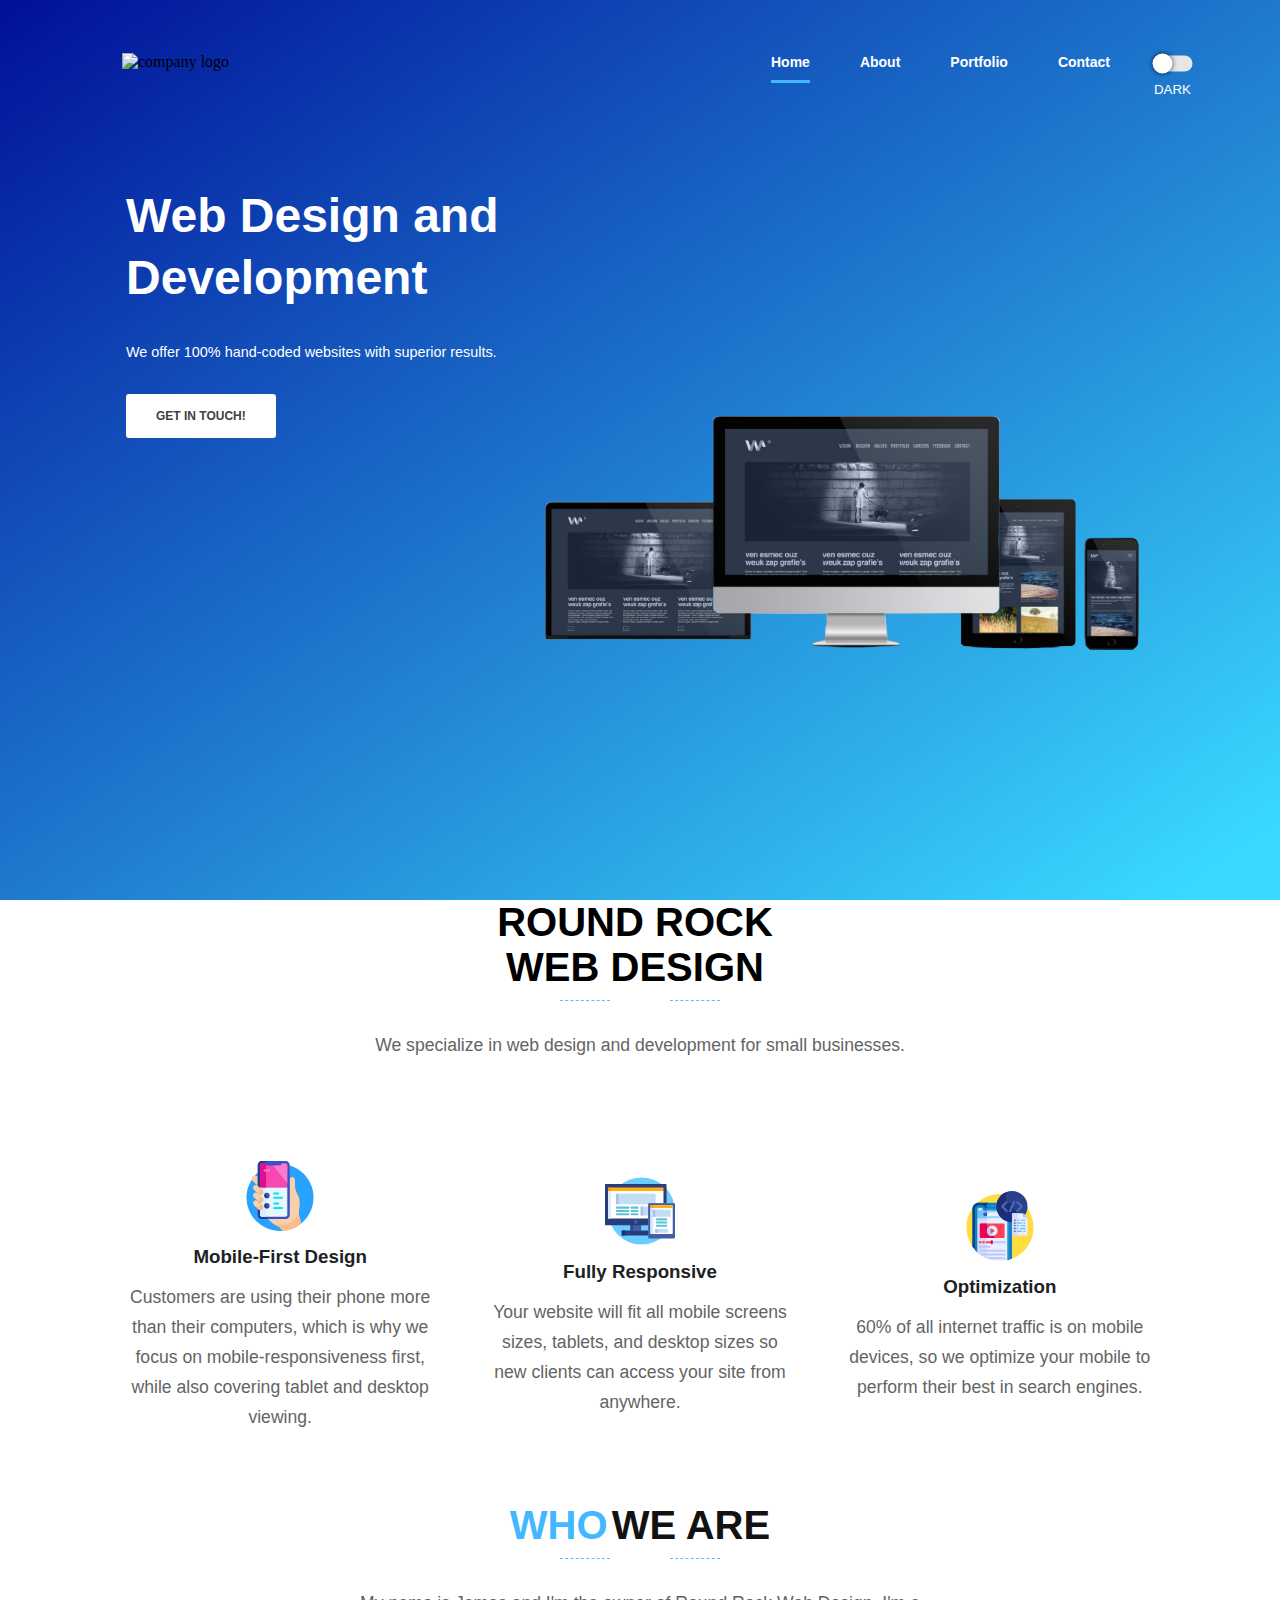
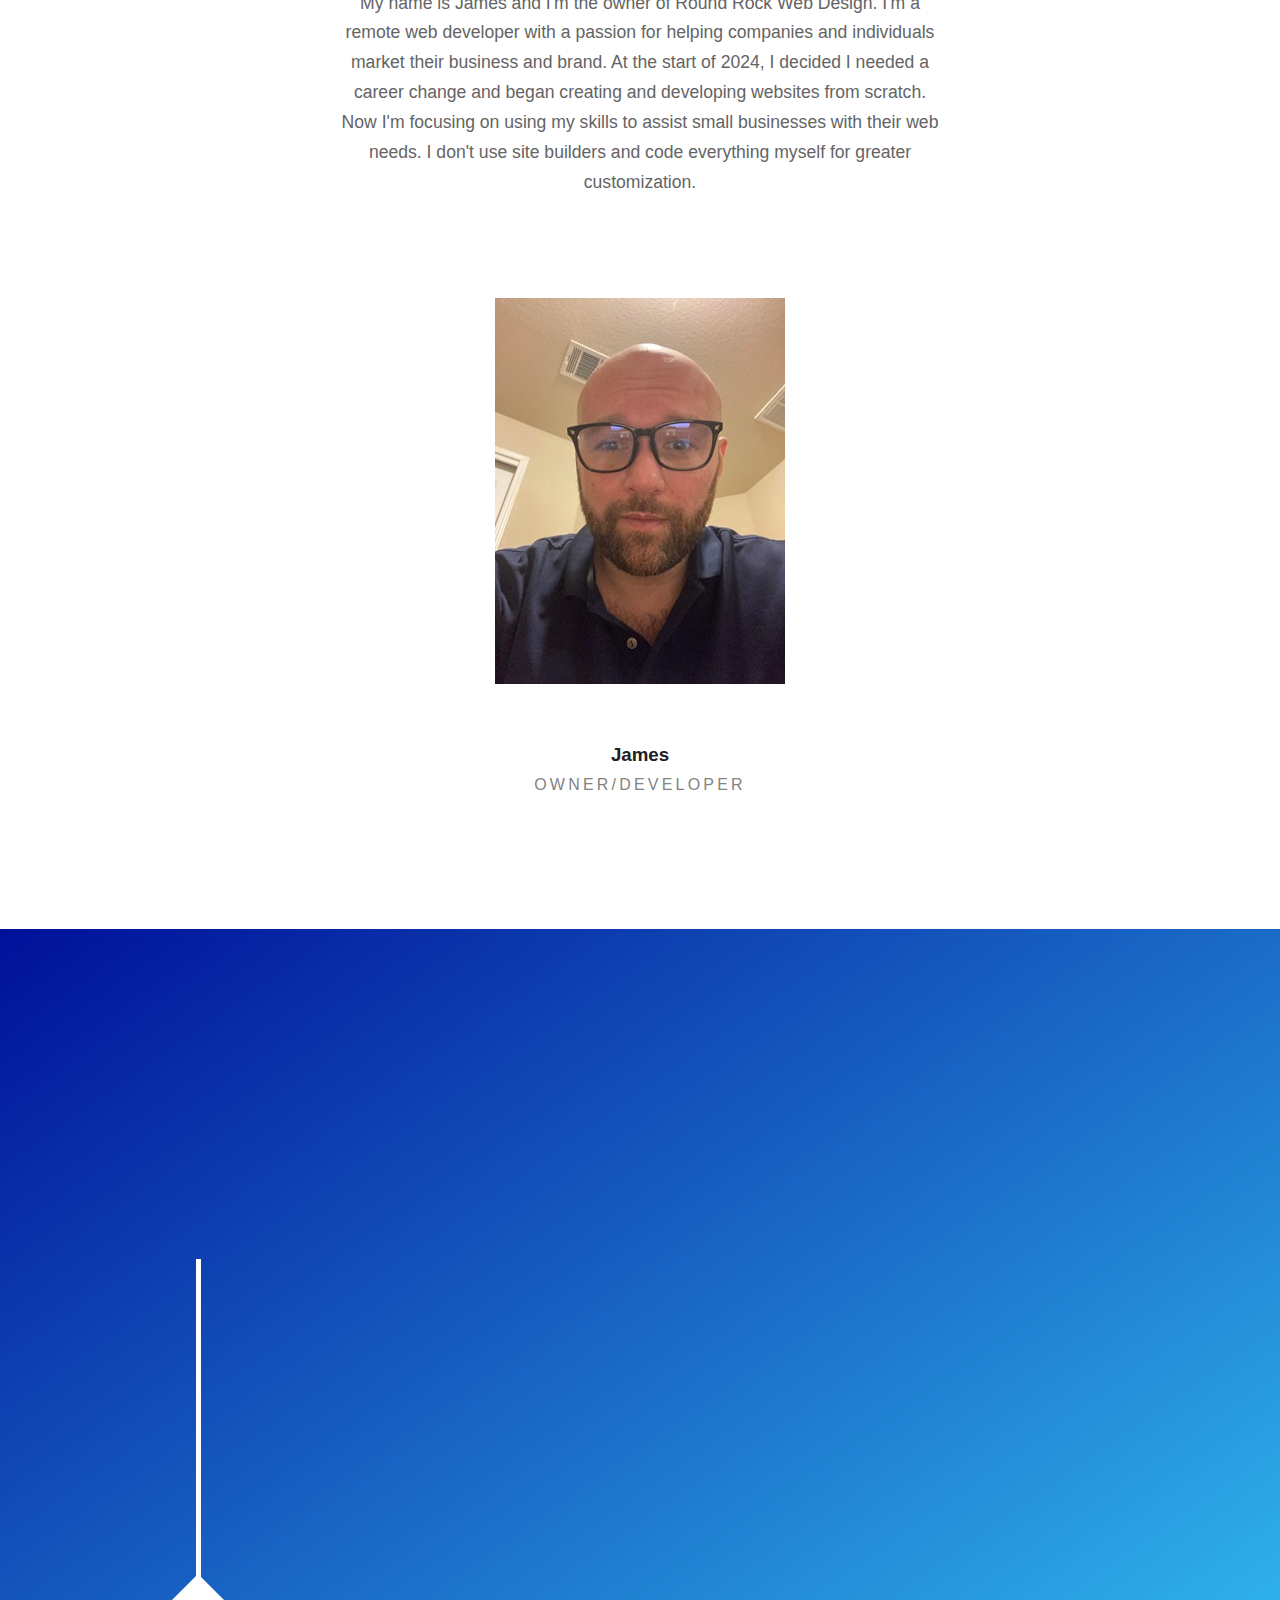
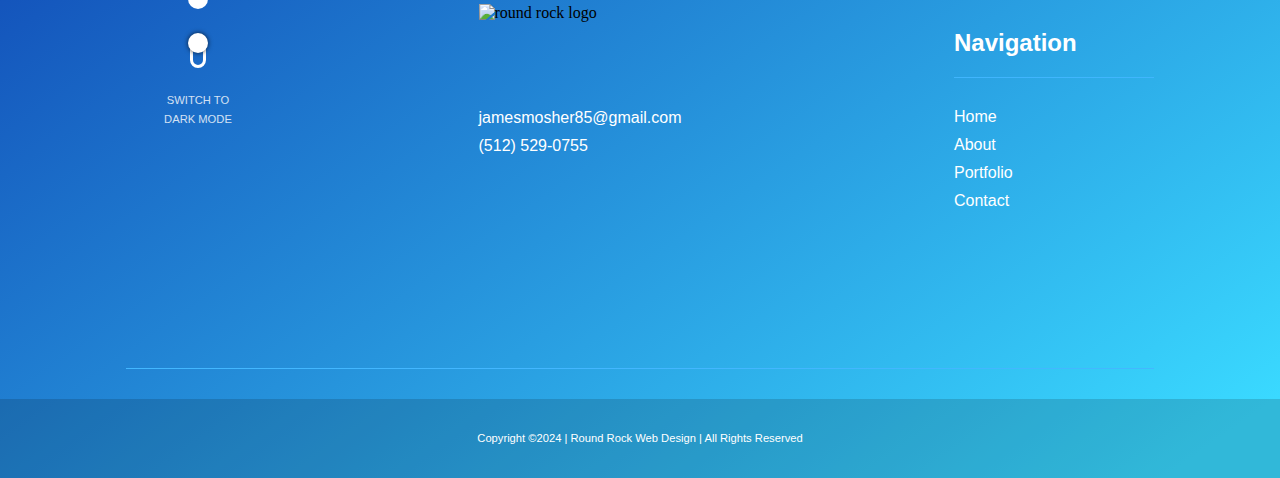
==== commit 92f40581: "updates" ====
--- a/index.html
+++ b/index.html
@@ -1403,7 +1403,7 @@
             </g>
           </svg>
         </div>
-        <div class="container">
+        <div id="main-center" class="container">
           <h1>Web Design and Development</h1>
           <h2>
            We offer 100% hand-coded websites with superior results.
@@ -2121,23 +2121,5 @@
       defer
       src="https://d33wubrfki0l68.cloudfront.net/js/eef0025cd862cc3e03f8ff60b8943386d5df5d14/app.js"
     ></script>
-    <script>
-      const bannerCloseButton = document.querySelector(
-        "#beta-form #beta-submit"
-      );
-      const bannerSubmitButton = document.querySelector(
-        "#beta-form #close-submit"
-      );
-      const banner = document.querySelector(".banner");
-      let buttonClosed = localStorage.getItem("buttonClosed");
-
-      bannerSubmitButton.addEventListener("click", () => {
-        banner.classList.add("close");
-        localStorage.setItem("buttonClosed", "true");
-      });
-      if (buttonClosed == "true") {
-        banner.classList.add("close");
-      }
-    </script>
   </body>
 </html>
--- a/styles.css
+++ b/styles.css
@@ -1,58 +1,4 @@
-@font-face {
-  font-family: Yellowtail;
-  font-style: normal;
-  font-weight: 400;
-  font-display: swap;
-  src: local(""),
-    url(/9f39f63af40a24e01442e32857704f64ba3be606/b76b7/fonts/yellowtail-v17-latin-regular.woff2)
-      format("woff2"),
-    url(/21642168a5368afeda9d1fc7a0eb68bdddacdfc7/a2d5b/fonts/yellowtail-v17-latin-regular.woff)
-      format("woff");
-}
-@font-face {
-  font-family: Poppins;
-  font-style: normal;
-  font-weight: 400;
-  font-display: swap;
-  src: local(""),
-    url(/ac6d71b4d5fdd2b3dabc9a06ff6c001e4251da0b/cb9f5/fonts/poppins-v19-latin-regular.woff2)
-      format("woff2"),
-    url(/a8db3445fc77bd533e33a6e0cf23d3c8c9f47cb8/d8e53/fonts/poppins-v19-latin-regular.woff)
-      format("woff");
-}
-@font-face {
-  font-family: Poppins;
-  font-style: normal;
-  font-weight: 700;
-  font-display: swap;
-  src: local(""),
-    url(/cb726212d5d525021752a1d8470a0fb593e0c49e/6349d/fonts/poppins-v19-latin-700.woff2)
-      format("woff2"),
-    url(/3075477be6206edb5bc400810c9a7612b9030a2e/25151/fonts/poppins-v19-latin-700.woff)
-      format("woff");
-}
-@font-face {
-  font-family: Poppins;
-  font-style: normal;
-  font-weight: 800;
-  font-display: swap;
-  src: local(""),
-    url(/6d11d743bc3cfb169d70bc86450f18351dc1a905/94e78/fonts/poppins-v19-latin-800.woff2)
-      format("woff2"),
-    url(/3862e8f2877ea37124d36015afc3edcb202086b5/28d21/fonts/poppins-v19-latin-800.woff)
-      format("woff");
-}
-@font-face {
-  font-family: Poppins;
-  font-style: normal;
-  font-weight: 900;
-  font-display: swap;
-  src: local(""),
-    url(/ec0cbbcb4600e691cb24a63451f758727f90a306/19afe/fonts/poppins-v19-latin-900.woff2)
-      format("woff2"),
-    url(/fffd791d1307a0ff215b562a7dae5d4ae2924965/40b8c/fonts/poppins-v19-latin-900.woff)
-      format("woff");
-}
+
 * {
   -webkit-box-sizing: border-box;
   box-sizing: border-box;
@@ -2132,7 +2078,6 @@
   position: relative;
 }
 .what-we-do-content:before {
-  content: url(/a33c56222bd3cb59a950207d8d0cad6c6942fe08/4d66d/images/blob.svg);
   position: absolute;
   height: auto;
   z-index: -1;
@@ -2391,7 +2336,6 @@
   margin-bottom: 60px;
 }
 .partner:before {
-  content: url(/1b9638e1bbd4f425c978f99e8b76768d4c08b4ed/57e9c/images/blob-copy.svg);
   position: absolute;
   z-index: -1;
   top: 40px;
@@ -3814,4 +3758,4 @@
 
 #contact {
   text-align: center;
-}+}
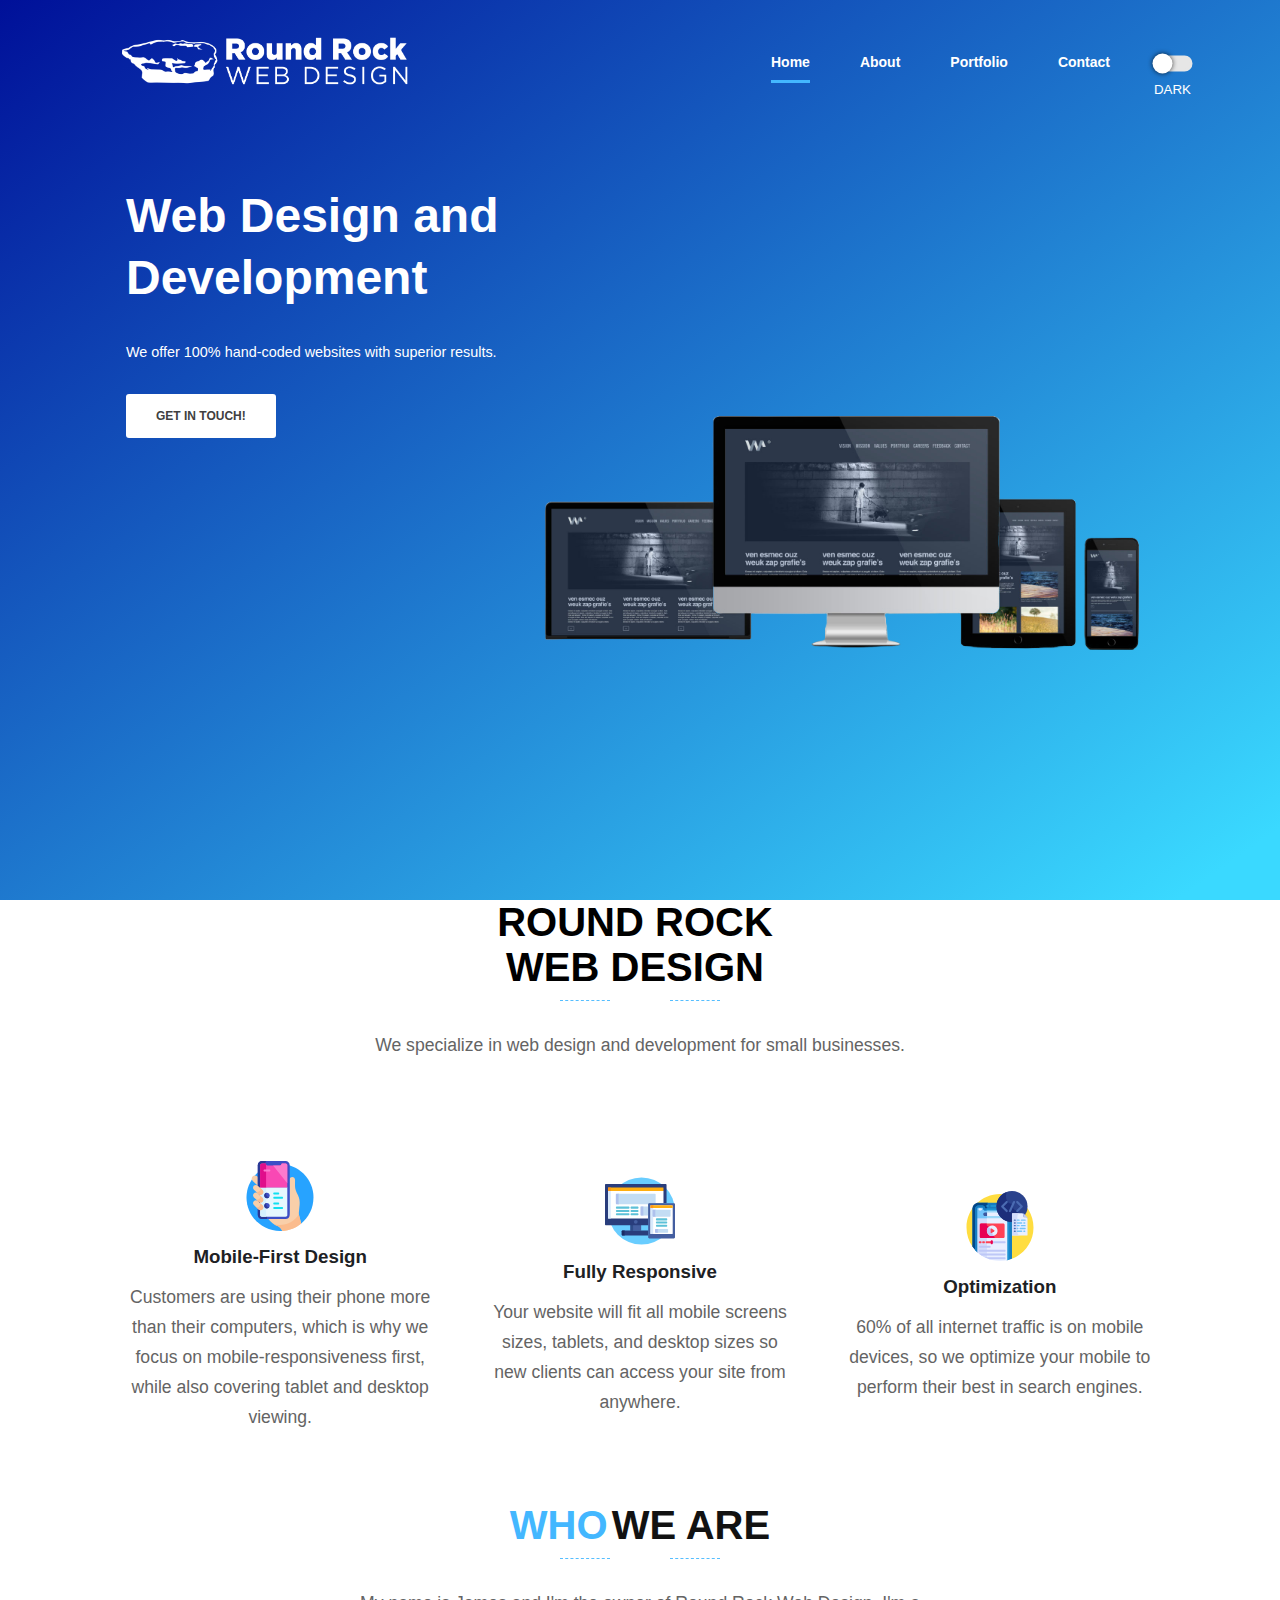
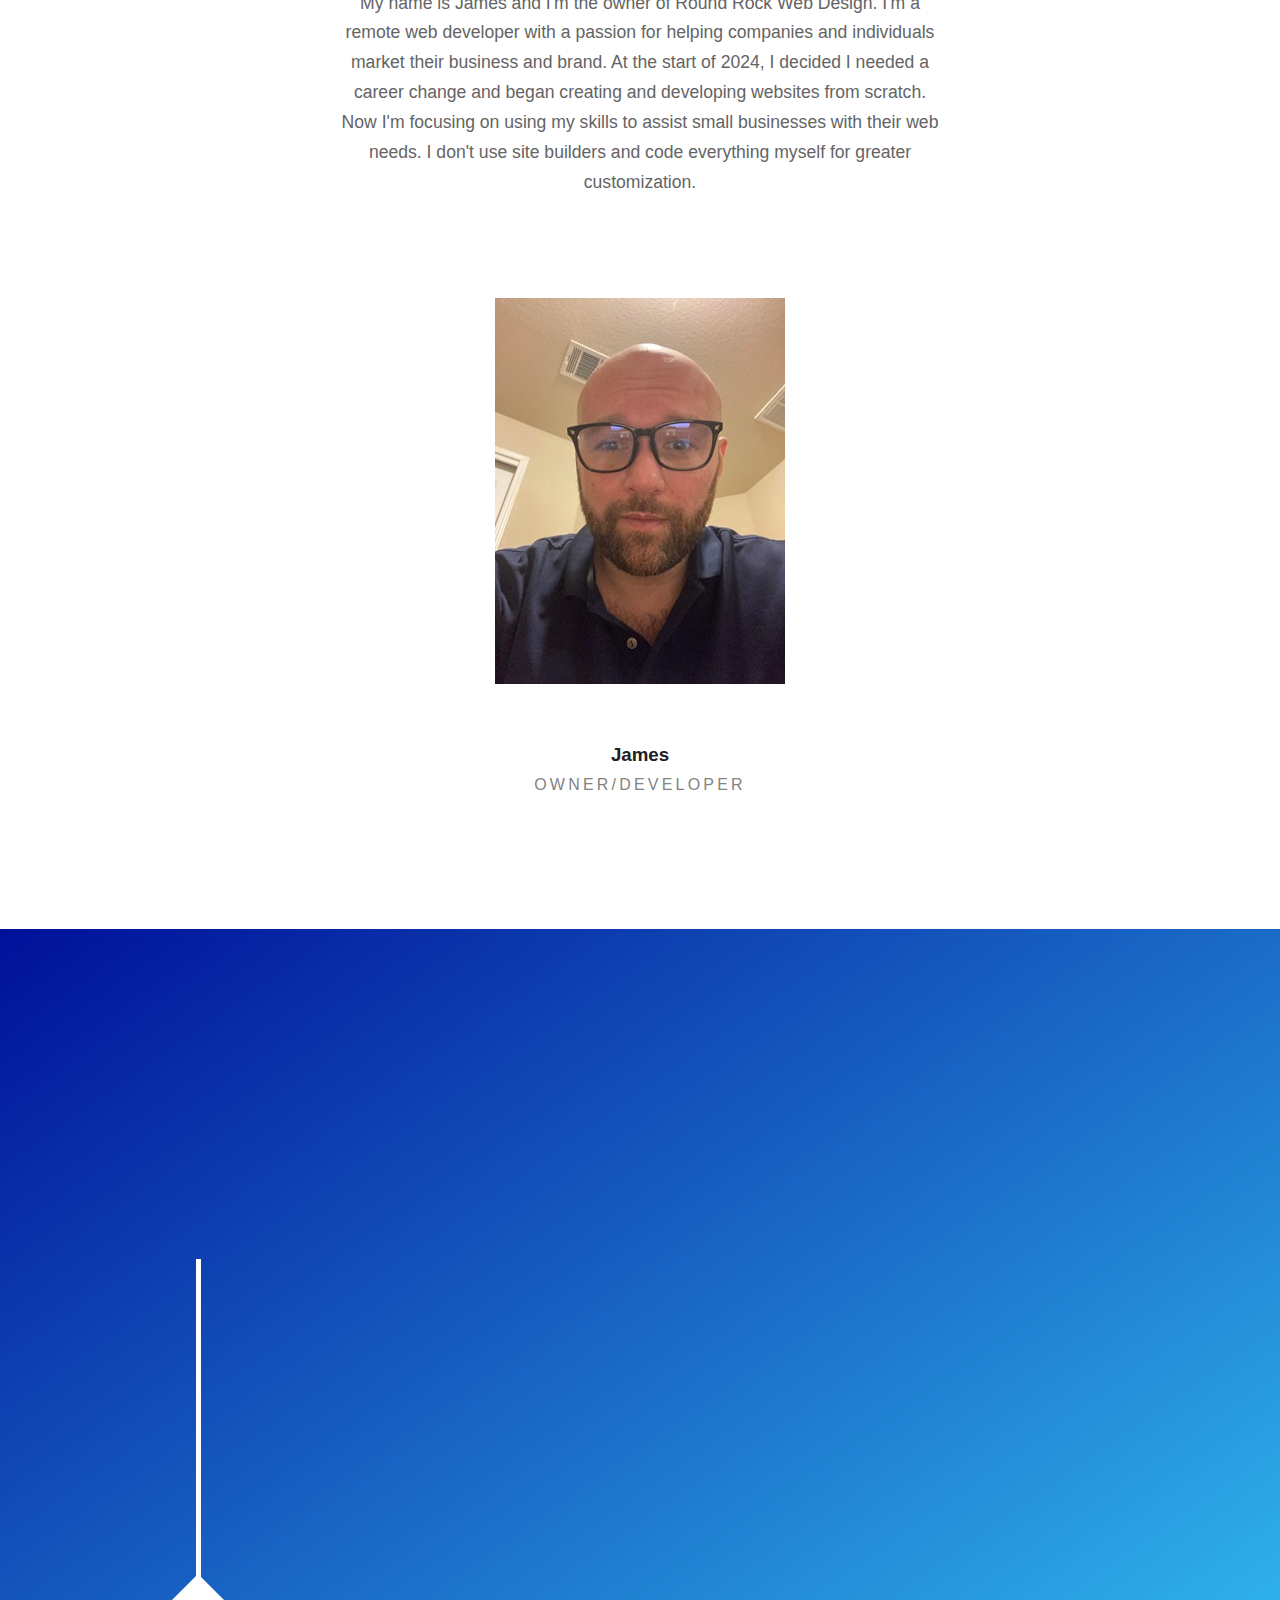
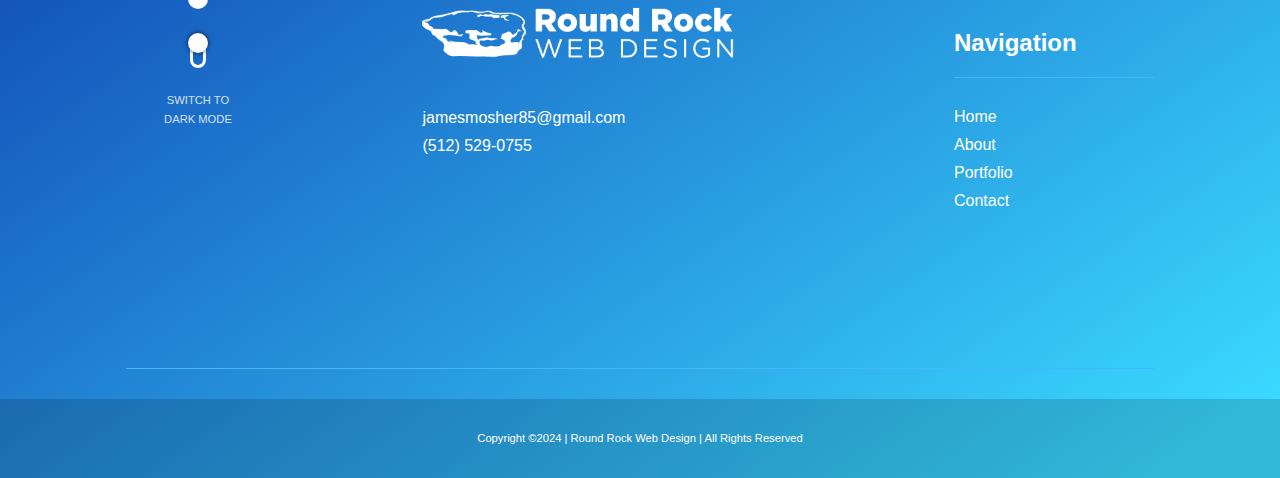
==== commit e7bc4760: "responsiveness" ====
--- a/index.html
+++ b/index.html
@@ -23,7 +23,7 @@
         <div class="mobile-nav container mobile-nav-container">
           <img
             id="mobile-logo"
-            src="https://goroundrock.com/wp-content/uploads/2023/08/The-Round-Rock.jpg"
+            src="./assets/rrwd.png"
             alt="mobile_company_logo"
             height="60"
           />
@@ -48,7 +48,7 @@
         <div class="navbar-menu">
           <div id="side-menu" class="side-nav">
             <img
-              src="https://goroundrock.com/wp-content/uploads/2023/08/The-Round-Rock.jpg"
+              src="./assets/rrwd.png"
               alt="company logo"
               width="100px"
             />
@@ -2088,13 +2088,13 @@
           <div class="footer-item image-box">
             <img
               class="footer-logo mobile-display"
-              src="https://goroundrock.com/wp-content/uploads/2023/08/The-Round-Rock.jpg"
+              src="./assets/rrwd.png"
               alt="round rock logo"
               height="50"
             />
             <img
               class="footer-logo desktop-display"
-              src="https://goroundrock.com/wp-content/uploads/2023/08/The-Round-Rock.jpg"
+              src="./assets/rrwd.png"
               alt="round rock logo"
               height="50"
             />
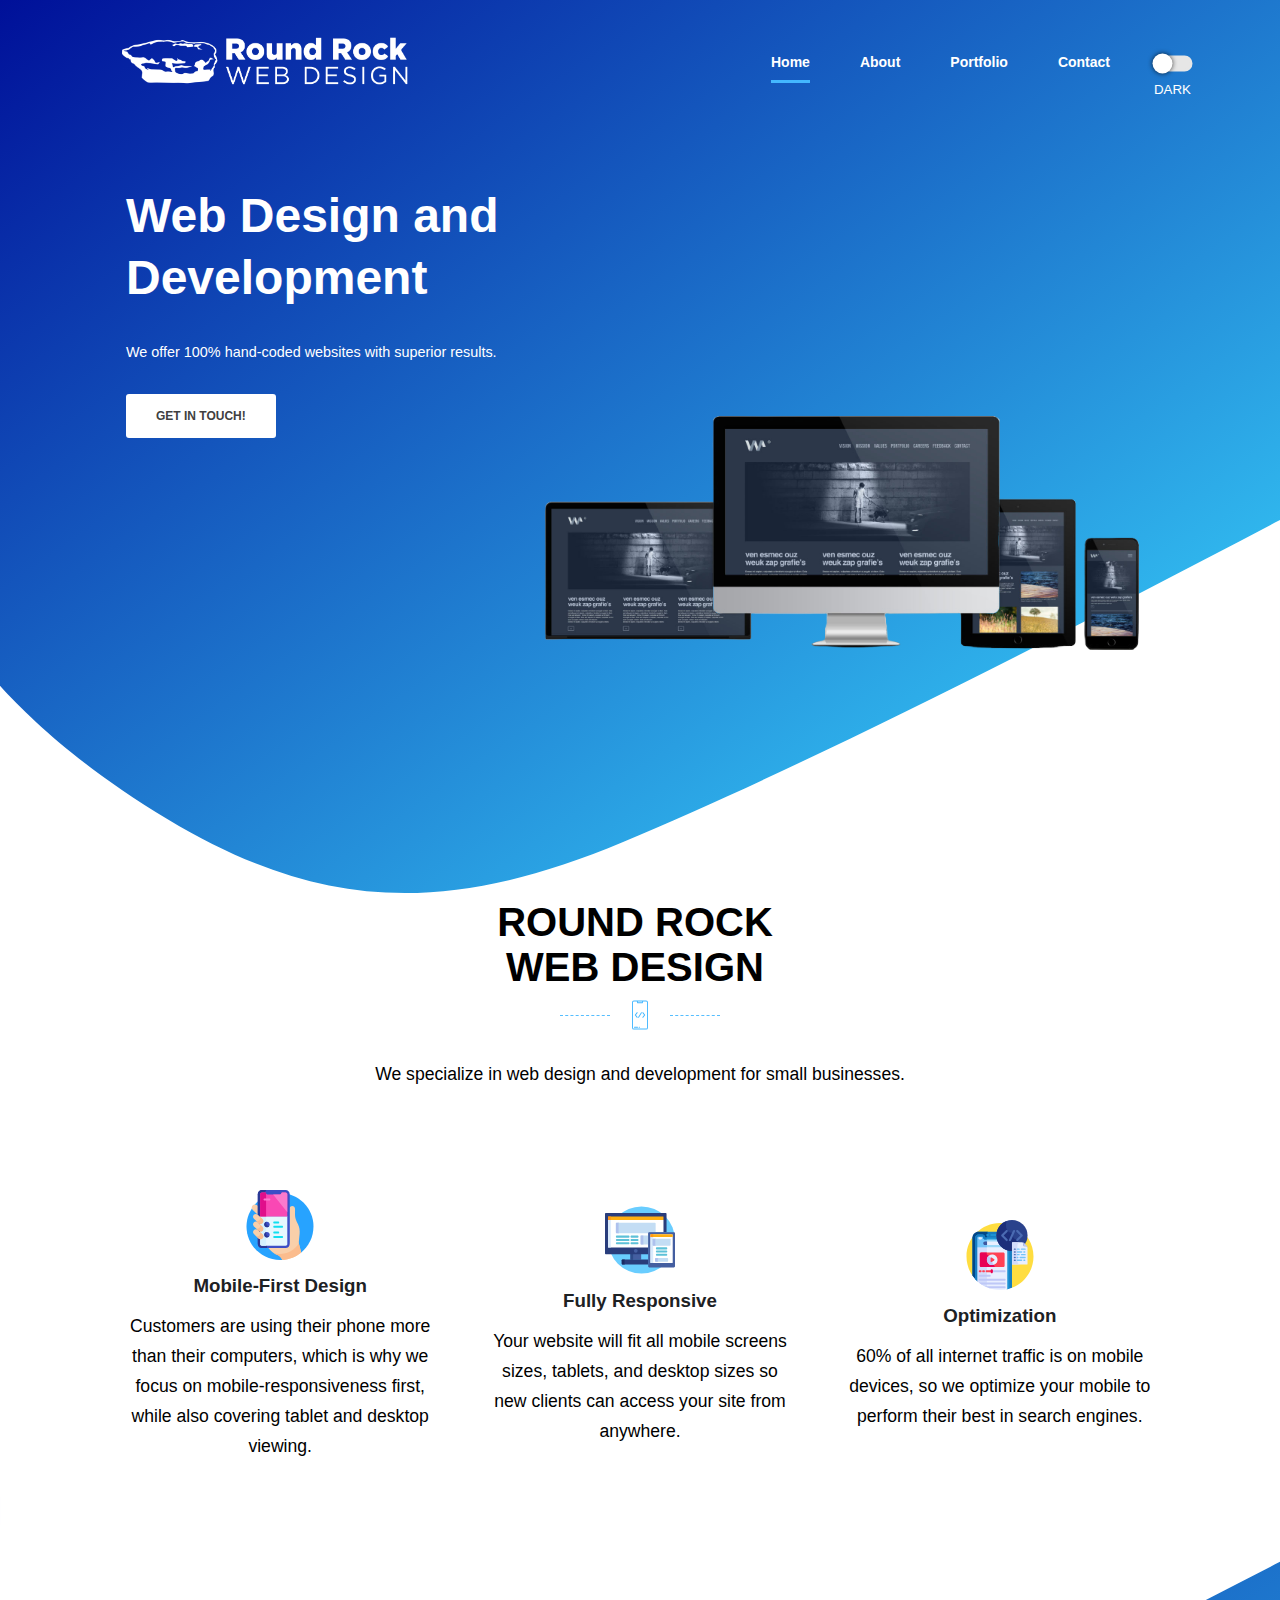
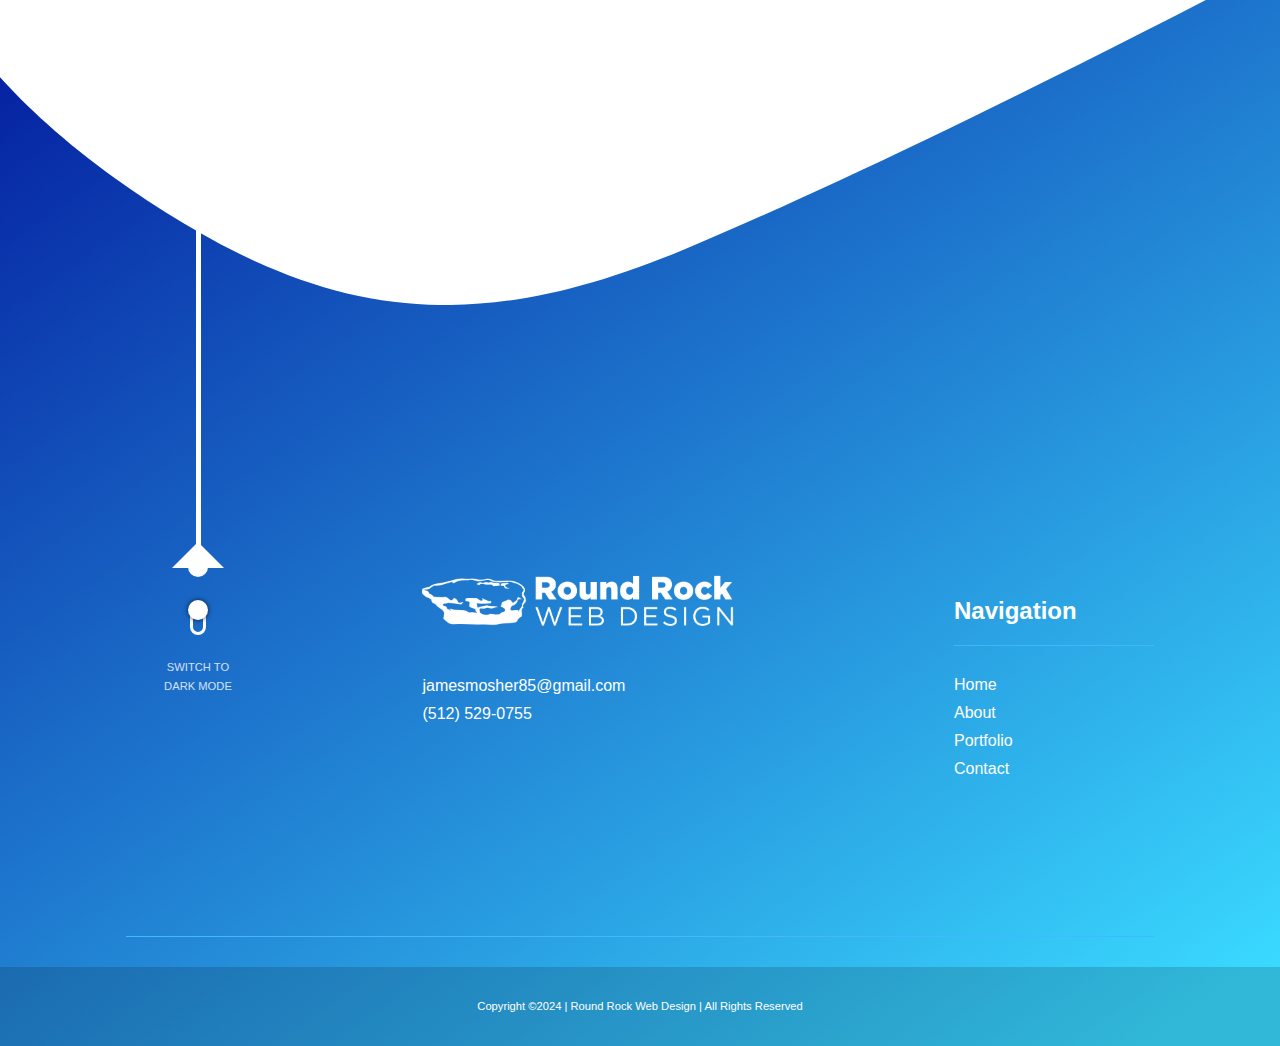
==== commit 44b657c3: "overall update" ====
--- a/index.html
+++ b/index.html
@@ -3,12 +3,12 @@
   <head>
     <meta charset="UTF-8" />
     <meta name="viewport" content="width=device-width, initial-scale=1.0" />
+    <meta http-equiv="X-UA-Compatible" content="IE=edge">
     <link rel="stylesheet" href="styles.css" />
     <script defer="" src="https://ajax.googleapis.com/ajax/libs/jquery/3.4.1/jquery.min.js"></script>
     <title>Round Rock Web Design</title>
   </head>
   <body>
-    <a class="skip" href="/#main">skip to main content</a>
     <header>
       <button
         class="dark-mode-button top-dark-mode-button"
@@ -41,9 +41,9 @@
           </button>
         </div>
       </div>
-      <!-- ============================================ -->
+      
       <!--                   NAVIGATION                 -->
-      <!-- ============================================ -->
+      
       <nav>
         <div class="navbar-menu">
           <div id="side-menu" class="side-nav">
@@ -71,9 +71,9 @@
       </nav>
     </header>
     <main id="main">
-      <!-- ============================================ -->
+      
       <!--                    LANDING                   -->
-      <!-- ============================================ -->
+     
       <section id="landing" class="section">
         <div aria-hidden="true" class="universe universe1">
           <div class="shooting-star"></div>
@@ -1429,19 +1429,19 @@
         <img
           aria-hidden="true"
           class="swoop light-swoop"
-          src="https://d33wubrfki0l68.cloudfront.net/25e94eabb1cdec2613bd265d645dc15324bacfe8/86f45/images/landing-swoosh.svg"
+          src="/assets/landing-swoosh.svg"
           alt=""
         />
         <img
           aria-hidden="true"
           class="swoop dark-swoop"
-          src="https://d33wubrfki0l68.cloudfront.net/2c499269a4a33fbbfca28010db8fdbb668a23c1c/beba6/images/landing-swoosh-dark.svg"
+          src="/assets/landing-swoosh-dark.svg"
           alt=""
         />
       </section>
-      <!-- ============================================ -->
+      
       <!--                   WHAT WE DO                 -->
-      <!-- ============================================ -->
+      
       <section id="what-we-do" class="section">
         <div class="what-topper">
           <div class="what-we-do-topper container">
@@ -1451,7 +1451,7 @@
             <div aria-hidden="true" class="graphic-group">
               <div class="dash"></div>
               <img
-                src="https://d33wubrfki0l68.cloudfront.net/29048d9efe89252399122cd2487f253dcbe9bcc4/cf8a5/images/code.svg"
+                src="/assets/code.svg"
                 alt=""
               />
               <div class="dash"></div>
@@ -2016,57 +2016,20 @@
           </div>
         </div>
       </section>
-      <!-- ============================================ -->
-      <!--                   WHO WE ARE                 -->
-      <!-- ============================================ -->
-      <section id="who-we-are" class="section">
-        <div class="">
-          <div class="who-topper container">
-            <h2>
-              <span>WHO </span>
-              WE ARE
-            </h2>
-            <div aria-hidden="true" class="graphic-group">
-              <div class="dash"></div>
-              <img
-                src="https://d33wubrfki0l68.cloudfront.net/009bfb53714af3ae071037fef68318d40b30fb41/4ae45/images/profile.svg"
-                alt=""
-              />
-              <div class="dash"></div>
-            </div>
-            <p>
-              My name is James and I'm the owner of Round Rock Web Design. I'm a remote web developer with a passion for helping 
-              companies and individuals market their business and brand. At the start of 2024, I decided I needed a career change and began 
-              creating and developing websites from scratch. Now I'm focusing on using my skills to assist small businesses with 
-              their web needs. I don't use site builders and code everything myself for greater customization. 
-            </p>
-          </div>
-        </div>
-        <div class="spotlight container">
-          <div class="partner">
-            <img
-              src="/assets/james.jpg"
-              alt="picture of James"
-            />
-            <h3>James</h3>
-            <h4>Owner/Developer</h4>
-          </div>
-        </div>
-      </section>
-    <!-- ============================================ -->
+
     <!--                    FOOTER                    -->
-    <!-- ============================================ -->
+    
     <footer>
       <img
         aria-hidden="true"
         class="footer-img light-mode-svg"
-        src="https://d33wubrfki0l68.cloudfront.net/c272e13f11fec5e8a82b6342bc194b3eb74b5b72/7cf10/images/footer-swoosh.svg"
+        src="/assets/footer-swoosh.svg"
         alt=""
       />
       <img
         aria-hidden="true"
         class="footer-img dark-mode-svg"
-        src="https://d33wubrfki0l68.cloudfront.net/3b756ae30ef51ccd8564c2978ea8a5a70f1931f8/95db7/images/footer-swoosh-dark.svg"
+        src="/assets/footer-swoosh-dark.svg"
         alt=""
       />
       <div class="container">
@@ -2117,9 +2080,6 @@
         </p>
       </div>
     </footer>
-    <script
-      defer
-      src="https://d33wubrfki0l68.cloudfront.net/js/eef0025cd862cc3e03f8ff60b8943386d5df5d14/app.js"
-    ></script>
+    <script defer src="/app.js"></script>
   </body>
 </html>
--- a/styles.css
+++ b/styles.css
@@ -1,4 +1,3 @@
-
 * {
   -webkit-box-sizing: border-box;
   box-sizing: border-box;
@@ -48,7 +47,7 @@
 p,
 span {
   font-family: Poppins, sans-serif;
-  color: #646464;
+  color: black;
   margin: 0;
 }
 h1,
@@ -546,48 +545,6 @@
   border-right: 4px solid var(--primary);
   color: var(--primary);
 }
-#bottom {
-  background: url(/images/9ed5b5d8d9cd509ccc2db7f752ed24fa8b3f5391/code-type.jpg);
-  background-size: cover;
-  background-repeat: no-repeat;
-  background-position: center;
-  position: relative;
-}
-#bottom:before {
-  content: "";
-  position: absolute;
-  height: 100%;
-  width: 100%;
-  background: #000;
-  opacity: 0.7;
-}
-#bottom .container {
-  padding-top: 50px;
-  padding-bottom: 50px;
-}
-#bottom h2 {
-  text-align: center;
-  margin-bottom: 25px;
-  color: #fff;
-}
-#bottom p {
-  text-align: center;
-  margin-bottom: 25px;
-  color: #fff;
-  opacity: 0.95;
-}
-.bottom-button {
-  display: block;
-  margin: auto;
-  background: #fff;
-  font-weight: 700;
-  font-family: "Open Sans", Helvetica, Arial, sans-serif;
-  color: #000;
-  font-size: 1em;
-  padding-top: 15px;
-  padding-bottom: 15px;
-  height: auto;
-}
 #page-header {
   height: 220px;
   background: url(/assets/roundrock.png);
@@ -622,7 +579,7 @@
     to right,
     rgba(0, 48, 107, 0.7),
     rgba(0, 122, 213, 0.927608543417367)
-);
+  );
   background: linear-gradient(
     90deg,
     rgba(0, 48, 107, 0.9) 0,
@@ -2353,111 +2310,7 @@
   letter-spacing: 0.2em;
   font-weight: 400;
 }
-#prices {
-  margin-top: 50px;
-  height: 1666px !important;
-}
-.price-box {
-  border: 2px solid #e6f2ff;
-  border-radius: 6px;
-  padding: 70px 30px 30px 30px;
-  position: relative;
-  display: -webkit-box;
-  display: -ms-flexbox;
-  display: flex;
-  -webkit-box-orient: vertical;
-  -webkit-box-direction: normal;
-  -ms-flex-direction: column;
-  flex-direction: column;
-  -webkit-box-align: center;
-  -ms-flex-align: center;
-  align-items: center;
-  max-width: 400px;
-  margin: auto;
-  margin-bottom: 50px;
-  z-index: 500;
-}
-.price-box h2 {
-  position: absolute;
-  text-align: center;
-  background: #f1f8ff;
-  width: 100%;
-  top: 0;
-  height: 50px;
-  line-height: 50px;
-  font-size: 14px;
-  text-transform: uppercase;
-  border-bottom: 2px solid #e6f2ff;
-}
-.price-box h3 {
-  position: relative;
-  color: var(--primary);
-  font-size: 4em;
-  font-weight: 400;
-  -webkit-transform: translateX(-10px);
-  -ms-transform: translateX(-10px);
-  transform: translateX(-10px);
-}
-.price-box h3:before {
-  content: "$";
-  position: absolute;
-  top: -10px;
-  left: -35px;
-  font-size: 1em;
-  -webkit-transform: scale(0.5);
-  -ms-transform: scale(0.5);
-  transform: scale(0.5);
-  height: auto;
-}
-.price-box h3:after {
-  content: "/MO";
-  position: absolute;
-  right: -86px;
-  bottom: -15px;
-  -webkit-transform: scale(0.3);
-  -ms-transform: scale(0.3);
-  transform: scale(0.3);
-}
-.price-box .not-mo:after {
-  display: none;
-}
-.price-box ul li {
-  list-style: none;
-  margin-bottom: 15px;
-}
-.price-box ul li {
-  display: -webkit-box;
-  display: -ms-flexbox;
-  display: flex;
-  -webkit-box-align: center;
-  -ms-flex-align: center;
-  align-items: center;
-  position: relative;
-}
-.price-box ul li img {
-  width: 15px;
-  height: 15px;
-  position: absolute;
-  left: -30px;
-}
-.price-box p {
-  font-size: 13px !important;
-  text-align: center;
-  margin: auto;
-  margin-bottom: 20px;
-}
-.price-box p span {
-  color: var(--primary) !important;
-  font-weight: 700;
-}
-.price-box:nth-child(3) h3 {
-  -webkit-transform: translateX(0);
-  -ms-transform: translateX(0);
-  transform: translateX(0);
-}
-.price-box:nth-child(3) h3:after {
-  display: none;
-}
+
 @media screen and (min-width: 350px) and (max-width: 420px) {
   #landing {
     height: 650px;
@@ -2590,10 +2443,6 @@
     width: 600px;
     margin: auto;
     margin-bottom: 80px;
-  }
-  #blog h2 {
-    width: 230px;
-    font-size: 2em;
   }
 }
 @media screen and (min-width: 1026px) {
@@ -2820,25 +2669,6 @@
   .left-text-group h2 {
     margin-top: 90px;
   }
-  #pricing {
-    overflow: visible;
-  }
-  #pricing .container {
-    max-width: 1300px;
-    z-index: 100;
-  }
-  .price-box {
-    background: #fff;
-  }
-  .piggy-bank {
-    display: inline-block;
-    margin-right: 70px;
-    width: 500px;
-    height: 350px;
-    -webkit-transform: translateY(100px);
-    -ms-transform: translateY(100px);
-    transform: translateY(100px);
-  }
   .left {
     display: inline-block;
     width: 600px;
@@ -2898,88 +2728,8 @@
     margin: auto;
     margin-bottom: 100px;
   }
-  #blog {
-    padding: 20px 0 70px;
-    position: relative;
-    z-index: 10000;
-  }
-  #blog h2 {
-    font-size: 40px;
-  }
-  #blog .boxes-container {
-    display: -webkit-box;
-    display: -ms-flexbox;
-    display: flex;
-    -webkit-box-orient: horizontal;
-    -webkit-box-direction: normal;
-    -ms-flex-direction: row;
-    flex-direction: row;
-    -webkit-box-pack: justify;
-    -ms-flex-pack: justify;
-    justify-content: space-between;
-    -webkit-box-align: center;
-    -ms-flex-align: center;
-    align-items: center;
-  }
-  #blog .box {
-    -webkit-transform: scale(0.85);
-    -ms-transform: scale(0.85);
-    transform: scale(0.85);
-  }
-  #blog .box h3 {
-    height: 90px;
-  }
-  #prices {
-    height: 100px !important;
-  }
-  #prices .container {
-    z-index: 100;
-    display: -webkit-box;
-    display: -ms-flexbox;
-    display: flex;
-    -ms-flex-wrap: wrap;
-    flex-wrap: wrap;
-    -webkit-box-pack: center;
-    -ms-flex-pack: center;
-    justify-content: center;
-  }
-  .price-box {
-    margin: 0;
-    width: 300px;
-    height: 500px;
-  }
-  .price-box:nth-child(2) {
-    -webkit-transform: scale(1.2);
-    -ms-transform: scale(1.2);
-    transform: scale(1.2);
-    margin: 0 25px;
-    -webkit-box-shadow: 0 0 25px -10px #43b7ff;
-    box-shadow: 0 0 25px -10px #43b7ff;
-    background: #fff;
-    z-index: 1000;
-    height: auto;
-  }
-  .price-box:nth-child(2) h2 {
-    background: #a7ffa4;
-  }
   .navbar-menu {
     height: 124px !important;
-  }
-}
-@media screen and (min-width: 1200px) {
-  #blog .container {
-    padding: 0;
-    max-width: 1200px;
-  }
-  #blog .box {
-    -webkit-transform: scale(1);
-    -ms-transform: scale(1);
-    transform: scale(1);
-  }
-  #blog .box h3 {
-    font-size: 20px;
-    margin-bottom: 20px;
-    height: auto;
   }
 }
 @media screen and (min-width: 1026px) and (max-width: 1260px) {
@@ -3006,9 +2756,6 @@
   .flex-group {
     padding-top: 700px !important;
   }
-  #prices {
-    margin-bottom: -200px;
-  }
 }
 @media screen and (min-width: 3500px) {
   .swoop {
@@ -3018,9 +2765,6 @@
 @media screen and (min-width: 3280px) {
   .flex-group {
     padding-top: 800px !important;
-  }
-  #prices {
-    margin-bottom: -370px;
   }
 }
 :root {
@@ -3498,12 +3242,6 @@
 body.dark-mode .light-swoop {
   display: none;
 }
-body.dark-mode #page-header {
-  background: url(/images/5728f1d0fbcb3d15a4cf71013800d9be6ec55a36/night.jpg);
-  background-size: auto;
-  background-position: 10% 62%;
-  background-repeat: no-repeat;
-}
 body.dark-mode #page-header:before {
   display: none;
 }
@@ -3517,27 +3255,10 @@
   border-right: 1px solid var(--primary);
   border-top: 1px solid var(--primary);
   border-left: 1px solid var(--primary);
-}
-body.dark-mode #prices {
-  height: 1666px !important;
-}
-body.dark-mode .price-box {
-  background: var(--medium);
-  -webkit-box-shadow: 0 0 25px -5px #43b7ff;
-  box-shadow: 0 0 25px -5px #43b7ff;
-  border: transparent;
-  border: 1px solid var(--primary);
-}
-body.dark-mode .price-box h2 {
-  background: var(--dark);
-  color: #fff;
-  border-radius: 5px 5px 0 0;
-}
-body.dark-mode .price-box li {
-  color: #fff;
-}
-body.dark-mode .price-box span {
-  color: #fff;
+  display: flex;
+  flex-direction: column;
+  align-items: center;
+  text-align: center;
 }
 body.dark-mode footer {
   background: #000;
@@ -3681,11 +3402,6 @@
   body.dark-mode #portfolio {
     height: auto !important;
   }
-  body.dark-mode #page-header {
-    background: url(/images/5728f1d0fbcb3d15a4cf71013800d9be6ec55a36/night.jpg);
-    background-attachment: fixed;
-    background-position: 46% 264%;
-  }
   .dark-mode-group {
     height: 430px;
     top: -310px;
@@ -3699,13 +3415,6 @@
     max-width: 1100px;
     position: relative;
     margin: auto;
-  }
-  body.dark-mode #page-header {
-    background: url(/images/5728f1d0fbcb3d15a4cf71013800d9be6ec55a36/night.jpg);
-    background-attachment: fixed;
-    background-size: cover;
-    background-repeat: no-repeat;
-    background-position: center 130%;
   }
   .mobile-dark {
     display: none !important;
@@ -3737,25 +3446,55 @@
     -webkit-box-shadow: none;
     box-shadow: none;
   }
-  body.dark-mode .circles:before {
-    border: 1px dashed rgba(67, 183, 255, 0.5);
-  }
   body.dark-mode #portfolio {
     height: auto !important;
   }
-  body.dark-mode #prices {
-    height: 100px !important;
-  }
 }
 
-#centerimg {
-  text-align: center;
-}
-
-#portfolio {
-  text-align: center;
-}
-
+#centerimg,
+#portfolio,
 #contact {
   text-align: center;
 }
+
+#james {
+  border-radius: 50%;
+  padding-bottom: 25px;
+}
+
+/* Style inputs with type="text", select elements and textareas */
+input[type=text], input[type=tel], select, textarea {
+  width: 100%; /* Full width */
+  padding: 12px; /* Some padding */ 
+  border: 1px solid #ccc; /* Gray border */
+  border-radius: 4px; /* Rounded borders */
+  box-sizing: border-box; /* Make sure that padding and width stays in place */
+  margin-top: 6px; /* Add a top margin */
+  margin-bottom: 16px; /* Bottom margin */
+  resize: vertical /* Allow the user to vertically resize the textarea (not horizontally) */
+}
+
+/* Style the submit button with a specific background color etc */
+input[type=submit] {
+  background-color: #43b7ff;
+  color: white;
+  padding: 12px 20px;
+  border: none;
+  border-radius: 4px;
+  cursor: pointer;
+}
+
+/* When moving the mouse over the submit button, add a darker green color */
+input[type=submit]:hover {
+  background-color: #00306b;
+}
+
+/* Add a background color and some padding around the form */
+.form-container {
+  border-radius: 5px;
+  background-color: #f2f2f2;
+  padding: 20px;
+  max-width: 400px;
+  margin: auto;
+}
+
